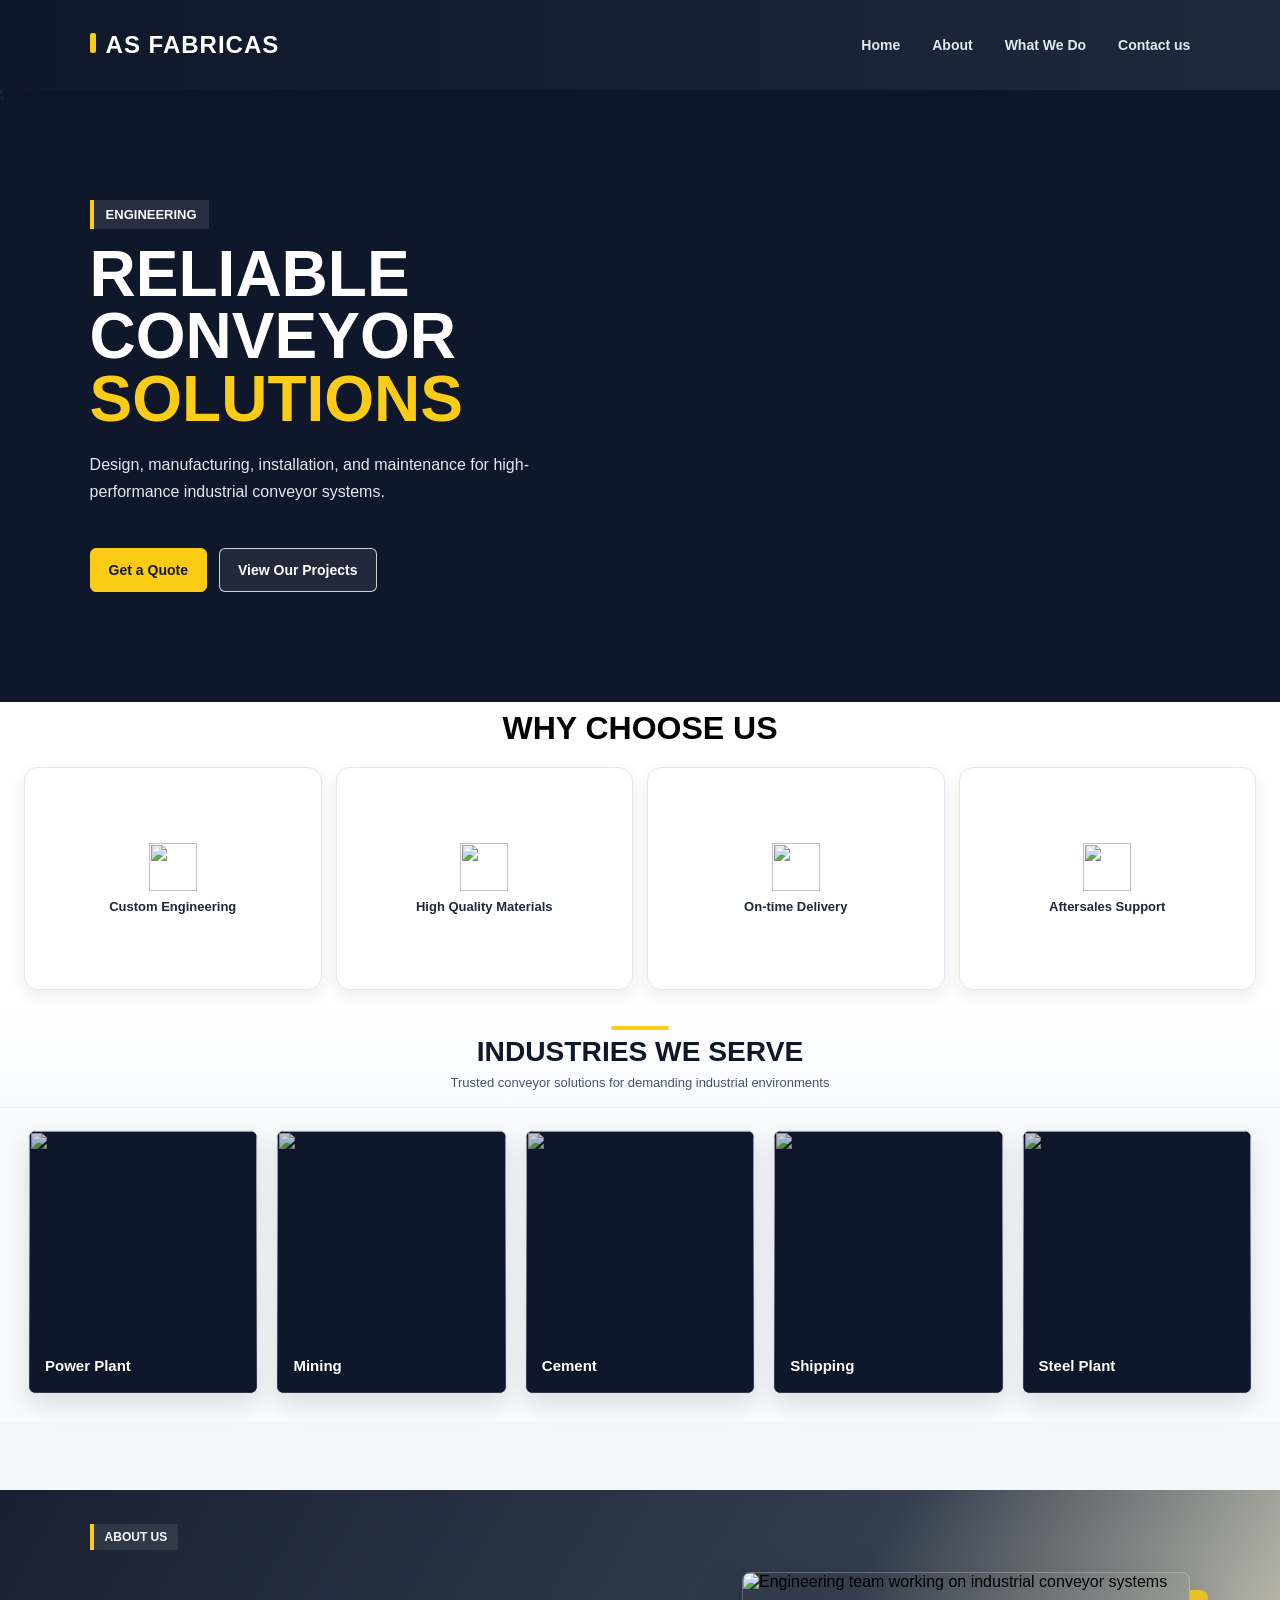
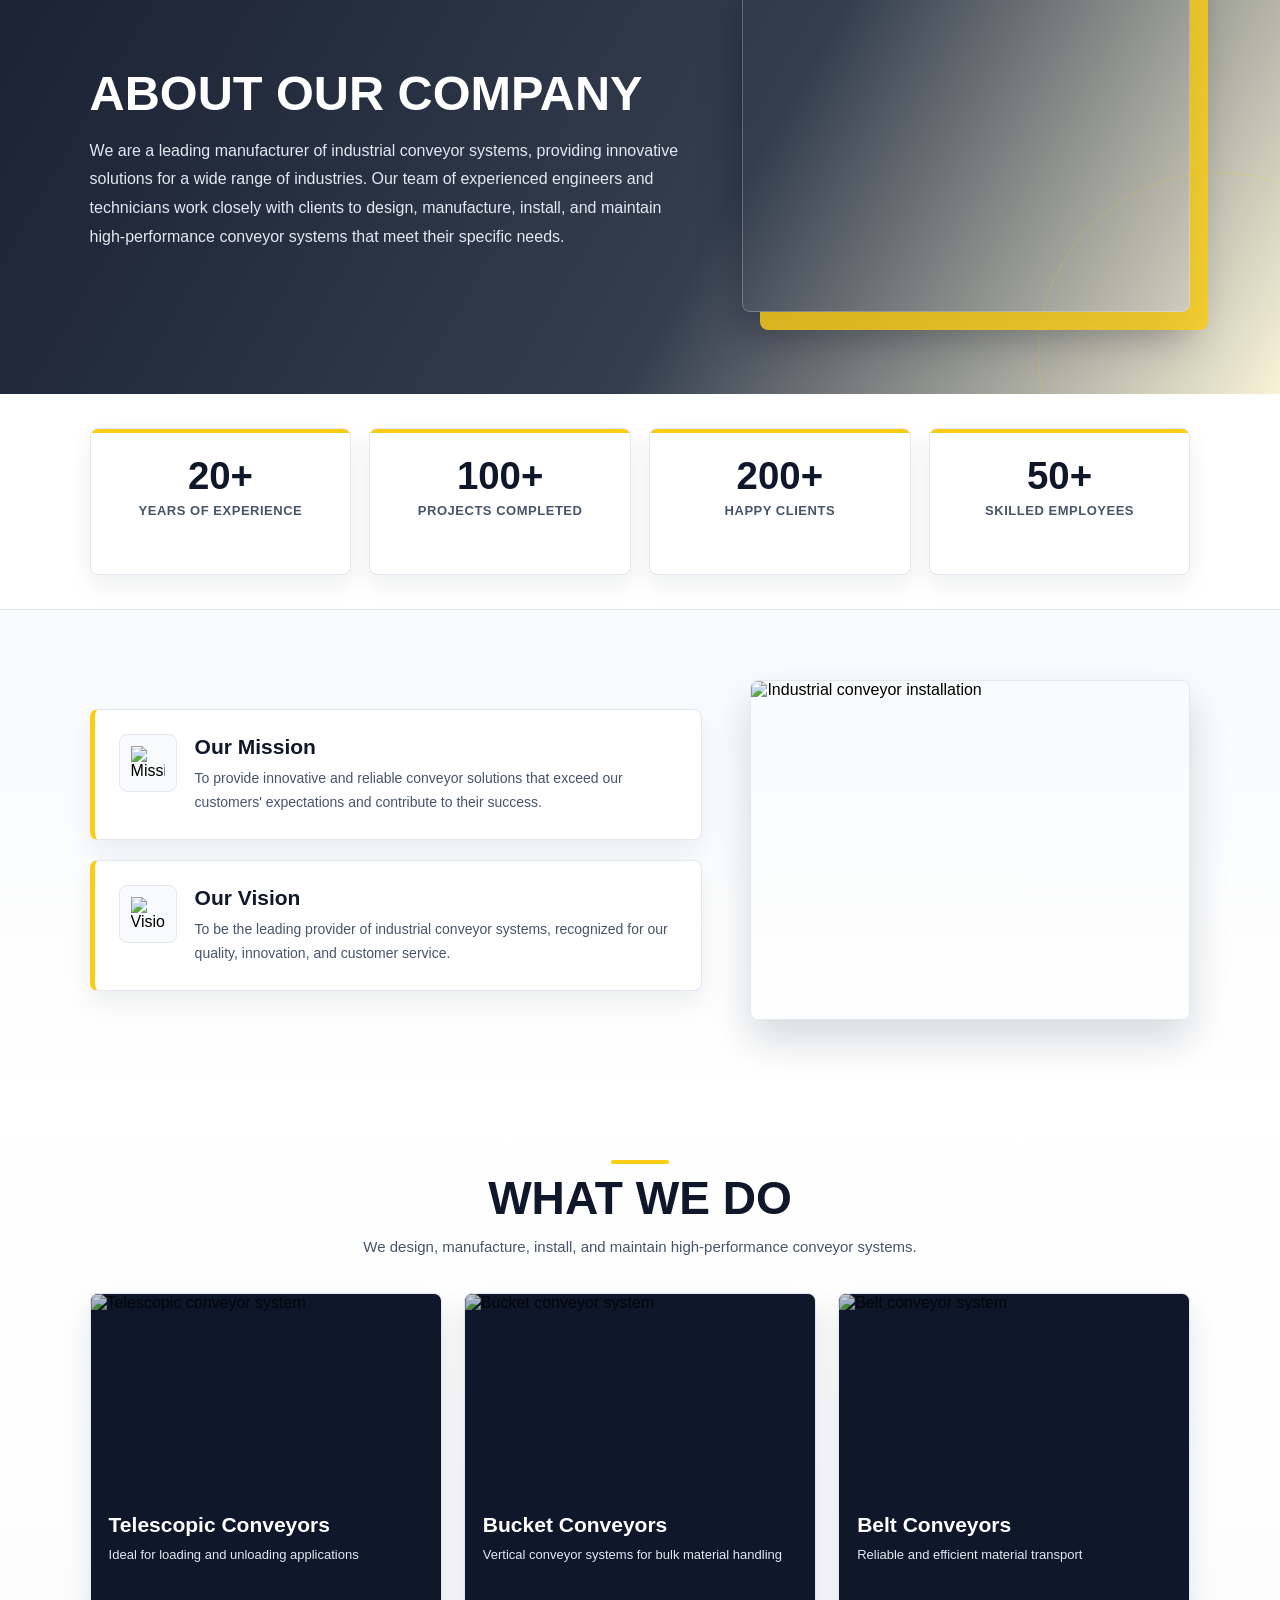
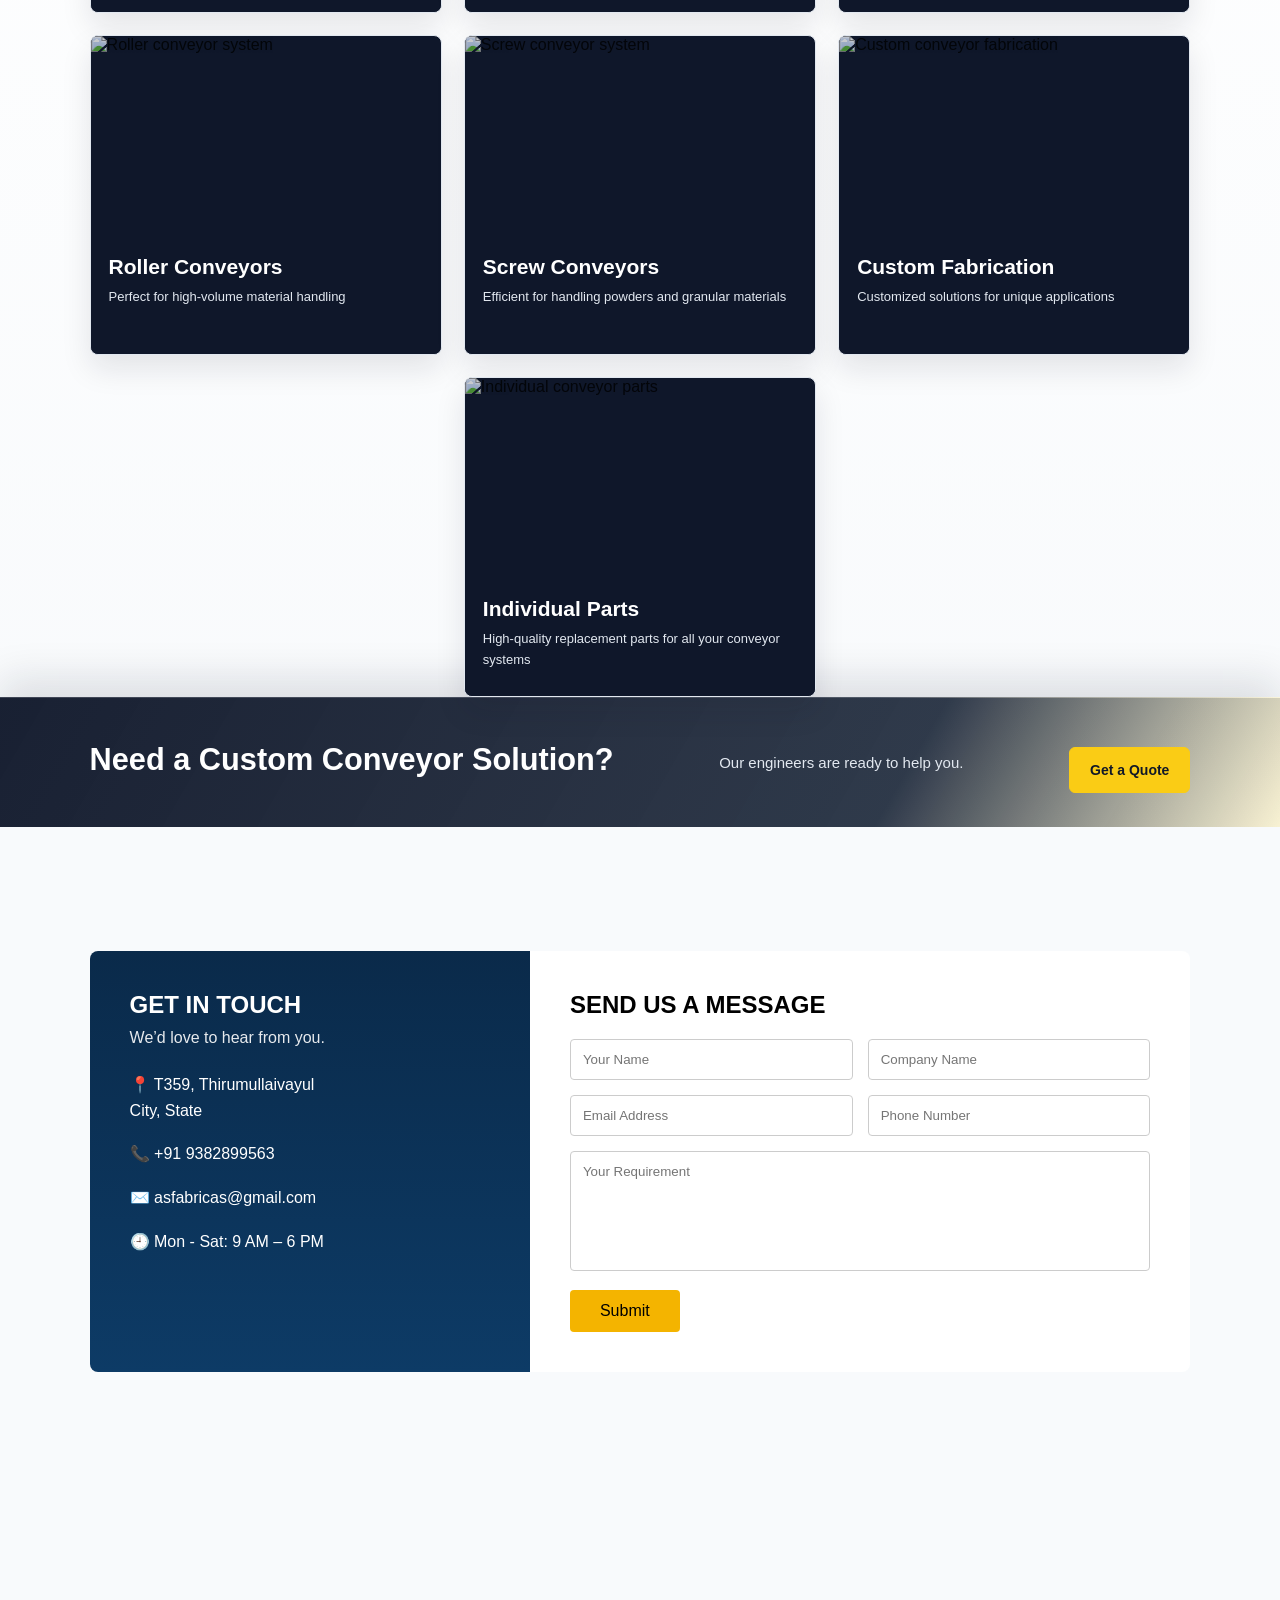
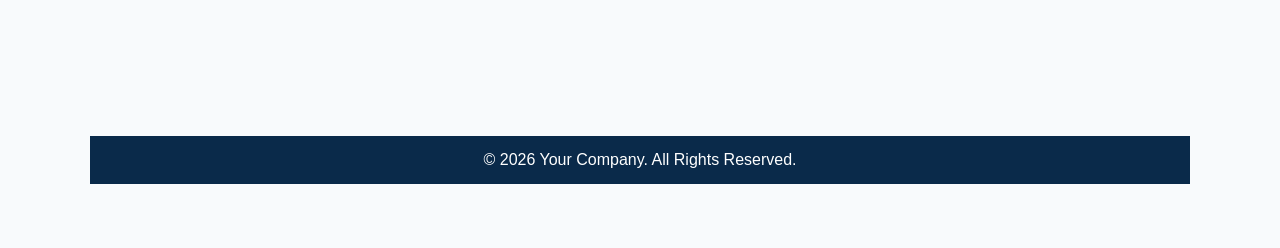
==== asfabricas.html @ dbcba8d8 "Add files via upload" ====
<!DOCTYPE html>
<html lang="en">
<head>
    <meta charset="UTF-8">
    <meta name="viewport" content="width=device-width, initial-scale=1.0">
    <title>asfabricas</title>
    <link rel="stylesheet" href="asfabricas.css">
    
    <script>
        function scrollToSection(sectionId) {
            const element = document.getElementById(sectionId);
            if (element) {
                element.scrollIntoView({ behavior: 'smooth', block: 'start' });
            }
        }
    </script>
</head>
<body>
    <div class="header">
        <div class="name">AS FABRICAS</div>
        <div class="nav-links">
            <div class="nav-item" onclick="scrollToSection('home')">Home</div>
            <div class="nav-item" onclick="scrollToSection('about')">About</div>
            <div class="nav-item" onclick="scrollToSection('whatwedo')">What We Do</div>
            <div class="nav-item" onclick="scrollToSection('contact')">Contact us</div>
        </div> 
    </div>


    <div class="page1" id="home">
        <div class="box11">
            <img class="sub11" src="images/ChatGPT Image Jun 20, 2026, 10_29_32 PM.png" alt="Industrial conveyor system">
            <div class="sub-heading">
                <p class="hero-eyebrow">Engineering</p>
                <h1>Reliable Conveyor <span>Solutions</span></h1>
                <p class="hero-copy">Design, manufacturing, installation, and maintenance for high-performance industrial conveyor systems.</p>
                <div class="hero-actions">
                    <button class="primary-btn" onclick="scrollToSection('contact')">Get a Quote</button>
                    <button class="secondary-btn" onclick="scrollToSection('whatwedo')">View Our Projects</button>
                </div>
            </div>

        </div>
        <div class="box12">
            <div class="sub12">
                <h1 >WHY CHOOSE US</h1>
            </div>

            <div class="sub13">
                <div class="feature-card">
                    <img src="images/gear.png" alt="">
                    <p>Custom Engineering</p>
                </div>

                <div class="feature-card">
                    <img src="images/shield.png" alt="">
                    <p>High Quality Materials</p>
                </div>

                <div class="feature-card">
                    <img src="images/truck.png" alt="">
                    <p>On-time Delivery</p>
                </div>

                <div class="feature-card">
                    <img src="images/headphone.png" alt="">
                    <p>Aftersales Support</p>
                </div>
            </div>
            
        </div>
        <div class="box13">
            <div class="sub113">
                <h2>INDUSTRIES WE SERVE</h2>
            </div>

    

            <div class="sub14">
                <div class="feature-card2">
                    <img src="images/powerplant.png" alt="">
                    <p>Power Plant</p>
                </div>

                <div class="feature-card2">
                    <img src="images/ChatGPT Image Jul 1, 2026, 07_15_13 PM.png" alt="">
                    <p> Mining </p>
                </div>

                <div class="feature-card2">
                    <img src="images/cement.png" alt="">
                    <p>Cement</p>
                </div>

                <div class="feature-card2">
                    <img src="images/shipping.png" alt="">
                    <p>Shipping</p>
                </div>
                
                <div class="feature-card2">
                    <img src="images/stealplant.png" alt="">
                    <p>Steel Plant</p>
                </div>
            </div>

        </div>
    </div>
    <div class="page2" id="about">
        <div class="box21">
            <div class="sub21">
                <h1>
                    ABOUT OUR COMPANY
                </h1>

                <h4>
                    We are a leading manufacturer of industrial conveyor systems, providing innovative solutions for a wide range of industries. Our team of experienced engineers and technicians work closely with clients to design, manufacture, install, and maintain high-performance conveyor systems that meet their specific needs.
                </h4>
            </div>
            <img src="images/ChatGPT Image Jun 20, 2026, 10_30_22 PM.png" alt="Engineering team working on industrial conveyor systems">
        </div>

        <div class="box22">
            <div>
                <h1>20+</h1>
                <h6>Years of Experience</h6>
            </div>
            <div>
                <h1>100+</h1>
                <h6>Projects Completed</h6>
            </div>
            <div>
                <h1>200+</h1>
                <h6>Happy Clients</h6>
            </div>
            <div>
                <h1>50+</h1>
                <h6>Skilled employees</h6>
            </div>
        </div>

        <div class="box23">
            <div >
                <div>
                    <div><img src="images/bullseye.png" alt="Mission icon"></div>
                    <div>
                        <h4>Our Mission</h4>
                        <h6>To provide innovative and reliable conveyor solutions that exceed our customers' expectations and contribute to their success.</h6>
                    </div>
                </div>
                <div>
                    <div><img src="images/eys.png" alt="Vision icon"></div>
                    <div>
                        <h4>Our Vision</h4>
                        <h6>To be the leading provider of industrial conveyor systems, recognized for our quality, innovation, and customer service.</h6>
                    </div>
                </div>
            </div>
            <img src="images/ChatGPT Image Jun 20, 2026, 10_29_32 PM.png" alt="Industrial conveyor installation">
        </div>

        
    </div>
    
    <div class="page3" id="whatwedo">
        <div class="box31">
            <h1>WHAT WE DO</h1>
            <h5>We design, manufacture, install, and maintain high-performance conveyor systems.</h5>
        </div>
        <div class="box32">
            <div>
                <img src="what we do (1).png" alt="Telescopic conveyor system">
                <h3>Telescopic Conveyors</h3>
                <h6>Ideal for loading and unloading applications</h6>
            </div>

            <div>
                <img src="images/what we do (2).png" alt="Bucket conveyor system">
                <h3>Bucket Conveyors</h3>
                <h6>Vertical conveyor systems for bulk material handling</h6>
            </div>

            <div>
                <img src="images/what we do (6).png" alt="Belt conveyor system">
                <h3>Belt Conveyors</h3>
                <h6>Reliable and efficient material transport</h6>
            </div>

            <div>
                <img src="images/what we do (4).png" alt="Roller conveyor system">
                <h3>Roller Conveyors</h3>
                <h6>Perfect for high-volume material handling</h6>
            </div>

            <div>
                <img src="images/what we do (5).png" alt="Screw conveyor system">
                <h3>Screw Conveyors</h3>
                <h6>Efficient for handling powders and granular materials</h6>
            </div>

            <div>
                <img src="images/what we do (3).png" alt="Custom conveyor fabrication">
                <h3>Custom Fabrication</h3>
                <h6>Customized solutions for unique applications</h6>
            </div>

            <div>
                <img src="images/ChatGPT Image Jul 2, 2026, 11_25_52 AM.png" alt="Individual conveyor parts">
                <h3>Individual Parts</h3>
                <h6>High-quality replacement parts for all your conveyor systems</h6>
            </div>


        </div>

        <div class="box33">
            
            <h3>Need a Custom Conveyor Solution?</h3>
            <p>Our engineers are ready to help you.</p>
            <button>Get a Quote</button>
        </div>
            
    </div>
    
    <div class="page4" id="contact">
        


        <section class="contact-wrapper">

        <!-- LEFT INFO PANEL -->
        <div class="contact-info">
            <h2>GET IN TOUCH</h2>
            <p>We’d love to hear from you.</p>

            <ul>
            <li>📍 T359, Thirumullaivayul <br>City, State</li>
            <li>📞 +91 9382899563</li>
            <li>✉️ asfabricas@gmail.com</li>
            <li>🕘 Mon - Sat: 9 AM – 6 PM</li>
            </ul>
        </div>

        <!-- RIGHT FORM -->
        <div class="contact-form">
            <h2>SEND US A MESSAGE</h2>

            <form>
            <div class="row">
                <input type="text" placeholder="Your Name" required>
                <input type="text" placeholder="Company Name">
            </div>

            <div class="row">
                <input type="email" placeholder="Email Address" required>
                <input type="tel" placeholder="Phone Number">
            </div>

            <textarea placeholder="Your Requirement"></textarea>

            <button type="submit">Submit</button>
            </form>
        </div>

        </section>

        <!-- MAP -->
        <div class="map">
        <iframe 
            src="https://www.google.com/maps?q=India&output=embed">
        </iframe>
        </div>

        <!-- FOOTER -->
        <footer>
        <p>© 2026 Your Company. All Rights Reserved.</p>
        </footer>
    </div>
    
</body>
</html>
---- asfabricas.css ----
body{
    margin: 0;
    padding: 0;
    overflow-x: hidden;
}
.header{
    position: fixed;
    top: 0;
    left: 0;
    right: 0;
    height: 10vh;
    background: linear-gradient(90deg, #0f172a 0%, #1e293b 100%);
    display: flex;
    justify-content: space-between;
    align-items: center;
    padding: 0 7vw;
    box-sizing: border-box;
    box-shadow: 0 12px 24px rgba(15, 23, 42, 0.18);
    z-index: 100;
}

.header .name{
    font-family: Arial, Helvetica, sans-serif;
    font-size: clamp(18px, 2.2vw, 24px);
    font-weight: 800;
    color: #ffffff;
    letter-spacing: 1px;
    text-transform: uppercase;
}

.header .name::before{
    content: "";
    display: inline-block;
    width: 6px;
    height: 20px;
    background: #facc15;
    margin-right: 10px;
    border-radius: 2px;
}

.header > div:last-child{
    display: flex;
    gap: 32px;
    align-items: center;
}

.header .nav-item{
    font-family: Arial, Helvetica, sans-serif;
    font-size: 14px;
    font-weight: 600;
    color: #e2e8f0;
    cursor: pointer;
    position: relative;
    transition: color 0.2s ease;
}

.header .nav-item::after{
    content: "";
    position: absolute;
    bottom: -6px;
    left: 0;
    width: 0;
    height: 2px;
    background: #facc15;
    transition: width 0.3s ease;
}

.header .nav-item:hover{
    color: #facc15;
}

.header .nav-item:hover::after{
    width: 100%;
}


@media (max-width: 900px){
    .header{
        padding: 0 24px;
    }
    
    .header > div:last-child{
        gap: 20px;
    }
    
    .header > div:last-child > div{
        font-size: 13px;
    }
}

@media (max-width: 560px){
    .header{
        padding: 0 18px;
        height: 12vh;
    }
    
    .header .name{
        font-size: 16px;
    }
    
    .header > div:last-child{
        gap: 12px;
        flex-wrap: wrap;
    }
    
    .header > div:last-child > div{
        font-size: 12px;
    }
}
.page1{
    position: relative;
    
    height: 150vh;
    width: 100vw;
    margin-top: 10vh; 
}
.box11{
    position: relative;
    top: 0;
    right: 0;
    left: 0;
    min-height: 68vh;
    background-color: #0f172a;
    overflow: hidden;
    display: flex;
    align-items: center;
    padding: 0 7vw;
    box-sizing: border-box;
}
.box11::after{
    content: "";
    position: absolute;
    inset: 0;
    background:
        linear-gradient(90deg, rgba(15, 23, 42, 0.92) 0%, rgba(15, 23, 42, 0.68) 42%, rgba(15, 23, 42, 0.2) 100%),
        linear-gradient(180deg, rgba(15, 23, 42, 0.12) 0%, rgba(15, 23, 42, 0.55) 100%);
    z-index: 1;
}
.sub11{
    position: absolute;
    inset: 0;
    width: 100%;
    height: 100%;
    object-fit: cover;
    object-position: center;
    transform: scale(1.02);
}
.sub-heading{
    position: relative;
    z-index: 2;
    max-width: 620px;
    width: min(620px, 100%);
    background-color: transparent;
    font-family: Arial, Helvetica, sans-serif;
}
.hero-eyebrow{
    display: inline-flex;
    align-items: center;
    margin: 0 0 14px;
    padding: 8px 12px;
    border-left: 4px solid #facc15;
    background: rgba(255, 255, 255, 0.1);
    color: #f8fafc;
    font-size: 13px;
    font-weight: 700;
    line-height: 1;
    text-transform: uppercase;
}
.sub-heading h1{
    margin: 0;
    color: #ffffff;
    font-size: clamp(38px, 5vw, 72px);
    line-height: 0.98;
    letter-spacing: 0;
    font-weight: 800;
    text-transform: uppercase;
}
.sub-heading h1 span{
    display: block;
    color: #facc15;
}
.hero-copy{
    max-width: 520px;
    margin: 20px 0 0;
    color: #e2e8f0;
    font-size: 16px;
    line-height: 1.7;
    font-weight: 500;
}
.hero-actions{
    display: flex;
    flex-wrap: wrap;
    gap: 12px;
    margin-top: 28px;
}
.hero-actions button{
    min-height: 44px;
    border-radius: 6px;
    padding: 0 18px;
    font-family: Arial, Helvetica, sans-serif;
    font-size: 14px;
    font-weight: 700;
    cursor: pointer;
    transition: transform 0.2s ease, background-color 0.2s ease, border-color 0.2s ease;
}
.hero-actions button:hover{
    transform: translateY(-2px);
}
.primary-btn{
    border: 1px solid #facc15;
    background-color: #facc15;
    color: #111827;
}
.primary-btn:hover{
    background-color: #fde047;
}
.secondary-btn{
    border: 1px solid rgba(255, 255, 255, 0.78);
    background-color: rgba(255, 255, 255, 0.08);
    color: #ffffff;
}
.secondary-btn:hover{
    border-color: #ffffff;
    background-color: rgba(255, 255, 255, 0.16);
}
.box12{
    position: relative;
    height: 34vh;
    background-color: white;
    
    display: flex;
    flex-direction: column;
    
}
.sub12{
    display: flex;
    align-items: center;
    justify-content: center;
    background-color: white;
    font-family: Arial, Helvetica, sans-serif;
    color: black;
    font-weight: bolder;
    padding: 8px 0;
    min-height: 44px;
    z-index: 10;
}
.sub13{
    display: grid;
    grid-template-columns: repeat(4, minmax(0, 1fr));
    gap: 14px;
    padding: 12px 24px 18px;
    background-color: white;
    flex: 1;
}
.sub13 .feature-card{
    display: flex;
    flex-direction: column;
    align-items: center;
    justify-content: center;
    text-align: center;
    background: #ffffff;
    border: 1px solid #e2e8f0;
    border-radius: 14px;
    padding: 12px 10px;
    min-height: 120px;
    box-shadow: 0 6px 16px rgba(15, 23, 42, 0.08);
    transition: transform 0.2s ease, box-shadow 0.2s ease;
}
.sub13 .feature-card:hover{
    transform: translateY(-4px);
    box-shadow: 0 12px 28px rgba(15, 23, 42, 0.12);
}
.sub13 .feature-card img{
    height: 48px;
    width: 48px;
    object-fit: contain;
    margin-bottom: 8px;
}
.sub13 .feature-card p{
    margin: 0;
    font-family: Arial, Helvetica, sans-serif;
    font-size: 13px;
    font-weight: 600;
    color: #1e293b;
}



.box13{
    
    position: relative;
    min-height: 46vh;
    background-color: white;
    
    display: flex;
    flex-direction: column;
}
.sub113{
    display: flex;
    flex-direction: column;
    align-items: center;
    justify-content: center;
    gap: 6px;
    position: relative;
    background: linear-gradient(180deg, #ffffff 0%, #f8fafc 100%);
    font-family: Arial, Helvetica, sans-serif;
    color: #0f172a;
    font-weight: 700;
    padding: 18px 16px 14px;
    min-height: 72px;
    border-bottom: 1px solid #e2e8f0;
    z-index: 10;
}
.sub113::before{
    content: "";
    width: 58px;
    height: 4px;
    border-radius: 999px;
    background: #facc15;
}
.sub113 h2{
    margin: 0;
    font-size: clamp(20px, 2.2vw, 30px);
    line-height: 1.15;
    letter-spacing: 0;
    text-align: center;
}
.sub113::after{
    content: "Trusted conveyor solutions for demanding industrial environments";
    color: #475569;
    font-size: 13px;
    font-weight: 500;
    line-height: 1.4;
    text-align: center;
}
.sub13{
    display: grid;
    grid-template-columns: repeat(4, minmax(0, 1fr));
    gap: 14px;
    padding: 12px 24px 18px;
    background-color: white;
    flex: 1;
}
.sub14{
    display: grid;
    grid-template-columns: repeat(5, minmax(0, 1fr));
    gap: 18px;
    padding: 22px 28px 28px;
    background: #f8fafc;
    flex: 1;
}
.sub14 .feature-card2{
    display: flex;
    flex-direction: column;
    justify-content: flex-end;
    min-height: 180px;
    position: relative;
    overflow: hidden;
    border-radius: 8px;
    border: 1px solid #e2e8f0;
    background: #0f172a;
    box-shadow: 0 10px 24px rgba(15, 23, 42, 0.12);
    transition: transform 0.2s ease, box-shadow 0.2s ease;
}
.sub14 .feature-card2:hover{
    transform: translateY(-5px);
    box-shadow: 0 18px 34px rgba(15, 23, 42, 0.18);
}
.sub14 .feature-card2 img{
    position: absolute;
    inset: 0;
    width: 100%;
    height: 100%;
    object-fit: cover;
    opacity: 0.82;
    transition: transform 0.25s ease, opacity 0.25s ease;
}
.sub14 .feature-card2:hover img{
    transform: scale(1.04);
    opacity: 0.9;
}
.sub14 .feature-card2::after{
    content: "";
    position: absolute;
    inset: 0;
    background: linear-gradient(180deg, rgba(15, 23, 42, 0.04) 20%, rgba(15, 23, 42, 0.78) 100%);
}
.sub14 .feature-card2 p{
    position: relative;
    z-index: 1;
    margin: 0;
    padding: 18px 16px;
    color: #ffffff;
    font-family: Arial, Helvetica, sans-serif;
    font-size: 15px;
    font-weight: 700;
    line-height: 1.2;
    text-align: left;
}
@media (max-width: 900px){
    .box11{
        min-height: 62vh;
        padding: 0 24px;
    }
    .sub14{
        grid-template-columns: repeat(2, minmax(0, 1fr));
    }
}
@media (max-width: 560px){
    .box11{
        min-height: 70vh;
        padding: 0 18px;
    }
    .hero-actions{
        flex-direction: column;
    }
    .hero-actions button{
        width: 100%;
    }
    .sub14{
        grid-template-columns: 1fr;
        padding: 18px;
    }
}


.page2{
    position: relative;
    background: #f8fafc;
    min-height: 130vh;
    width: 100vw;
    margin-top: 50px; 
    overflow: hidden;
}
.box21{
    position: relative;
    top: 0;
    right: 0;
    left: 0;
    min-height: 56vh;
    background:
        linear-gradient(120deg, rgba(15, 23, 42, 0.96) 0%, rgba(30, 41, 59, 0.9) 58%, rgba(250, 204, 21, 0.16) 100%);
    overflow: hidden;
    display: flex;
    align-items: center;
    justify-content: space-between;
    gap: 48px;
    padding: 64px 7vw;
    box-sizing: border-box;
}
.box21::before{
    content: "About Us";
    position: absolute;
    top: 34px;
    left: 7vw;
    padding: 7px 11px;
    border-left: 4px solid #facc15;
    background: rgba(255, 255, 255, 0.09);
    color: #f8fafc;
    font-family: Arial, Helvetica, sans-serif;
    font-size: 12px;
    font-weight: 700;
    line-height: 1;
    text-transform: uppercase;
}
.box21::after{
    content: "";
    position: absolute;
    right: -120px;
    bottom: -140px;
    width: 360px;
    height: 360px;
    border: 1px solid rgba(250, 204, 21, 0.24);
    border-radius: 50%;
}
.sub21{
    position: relative;
    width: min(620px, 100%);
    color: #f8fafc;
    font-family: Arial, Helvetica, sans-serif;
    z-index: 2;
    padding-top: 36px;
}
.sub21 h1{
    margin: 0 0 18px;
    font-size: clamp(32px, 3.8vw, 52px);
    line-height: 1.04;
    font-weight: 800;
    text-transform: uppercase;
    color: #ffffff;
    letter-spacing: 0;
}
.sub21 h4{
    margin: 0;
    font-size: 16px;
    line-height: 1.8;
    font-weight: 500;
    color: #e2e8f0;
    max-width: 590px;
}
.box21 img{
    position: relative;
    z-index: 2;
    width: min(460px, 40vw);
    height: 340px;
    object-fit: cover;
    border-radius: 8px;
    border: 1px solid rgba(255, 255, 255, 0.24);
    box-shadow: 18px 18px 0 rgba(250, 204, 21, 0.82), 0 22px 42px rgba(2, 6, 23, 0.34);
}
.box22{
    position: relative;
    right: 0;
    left: 0;
    min-height: 24vh;
    background: #ffffff;
    display: grid;
    grid-template-columns: repeat(4, minmax(0, 1fr));
    gap: 18px;
    padding: 34px 7vw;
    box-sizing: border-box;
    border-bottom: 1px solid #e2e8f0;
}
.box22 > div{
    position: relative;
    overflow: hidden;
    background: #ffffff;
    border: 1px solid #e2e8f0;
    border-radius: 8px;
    padding: 28px 18px 24px;
    text-align: center;
    box-shadow: 0 10px 24px rgba(15, 23, 42, 0.07);
    transition: transform 0.2s ease, box-shadow 0.2s ease;
}
.box22 > div::before{
    content: "";
    position: absolute;
    top: 0;
    left: 0;
    right: 0;
    height: 4px;
    background: #facc15;
}
.box22 > div:hover{
    transform: translateY(-4px);
    box-shadow: 0 16px 30px rgba(15, 23, 42, 0.11);
}
.box22 h1{
    margin: 0 0 8px;
    font-size: clamp(32px, 3vw, 46px);
    line-height: 1;
    font-weight: 800;
    color: #0f172a;
}
.box22 h6{
    margin: 0;
    font-size: 13px;
    font-weight: 600;
    color: #475569;
    text-transform: uppercase;
    letter-spacing: 0.04em;
}
.box23{
    position: relative;
    right: 0;
    left: 0;
    min-height: 54vh;
    background: linear-gradient(180deg, #f8fafc 0%, #ffffff 100%);
    display: flex;
    justify-content: space-between;
    align-items: center;
    gap: 48px;
    padding: 58px 7vw 64px;
    box-sizing: border-box;
}
.box23 > div{
    flex: 1;
    display: flex;
    flex-direction: column;
    gap: 20px;
}
.box23 > div > div{
    display: flex;
    gap: 18px;
    align-items: flex-start;
    background: #ffffff;
    border: 1px solid #e2e8f0;
    border-radius: 8px;
    padding: 24px 24px;
    box-shadow: 0 12px 28px rgba(15, 23, 42, 0.07);
    border-left: 5px solid #facc15;
    transition: transform 0.2s ease, box-shadow 0.2s ease;
}
.box23 > div > div:hover{
    transform: translateY(-4px);
    box-shadow: 0 18px 34px rgba(15, 23, 42, 0.11);
}
.box23 > div > div > div:first-child{
    flex: 0 0 58px;
    width: 58px;
    height: 58px;
    display: flex;
    align-items: center;
    justify-content: center;
    border-radius: 8px;
    background: #f8fafc;
    border: 1px solid #e2e8f0;
}
.box23 > div > div img{
    width: 34px;
    height: 34px;
    object-fit: contain;
}
.box23 h4{
    margin: 0 0 8px;
    color: #0f172a;
    font-size: 21px;
    line-height: 1.2;
    font-weight: 800;
}
.box23 h6{
    margin: 0;
    color: #475569;
    font-size: 14px;
    line-height: 1.7;
    font-weight: 500;
}
.box23 > img{
    width: min(440px, 40vw);
    height: 340px;
    object-fit: cover;
    border-radius: 8px;
    border: 1px solid #e2e8f0;
    box-shadow: 0 20px 40px rgba(15, 23, 42, 0.16);
}

@media (max-width: 900px){
    .box21,
    .box23{
        flex-direction: column;
        align-items: flex-start;
        gap: 32px;
    }
    .box21 img,
    .box23 > img{
        width: 100%;
        max-width: 100%;
        height: 260px;
    }
    .box21 img{
        box-shadow: 10px 10px 0 rgba(250, 204, 21, 0.82), 0 18px 34px rgba(2, 6, 23, 0.28);
    }
    .box22{
        grid-template-columns: repeat(2, minmax(0, 1fr));
    }
}

@media (max-width: 560px){
    .box22{
        grid-template-columns: 1fr;
    }
    .box21,
    .box23,
    .box22{
        padding-left: 18px;
        padding-right: 18px;
    }
    .box21{
        padding-top: 58px;
    }
    .box21::before{
        left: 18px;
        top: 24px;
    }
    .box21 img{
        box-shadow: 0 14px 28px rgba(2, 6, 23, 0.26);
    }
    .box23 > div > div{
        flex-direction: column;
    }
}



.page3{
    position: relative;
    background: linear-gradient(180deg, #ffffff 0%, #f8fafc 100%);
    min-height: 100vh;
    width: 100vw;
    margin-top: 0; 
    overflow: hidden;
    padding: 64px 7vw;
    box-sizing: border-box;
    display: flex;
    flex-direction: column;
}
.box31{
    display: flex;
    flex-direction: column;
    align-items: center;
    justify-content: center;
    gap: 10px;
    max-width: 760px;
    margin: 0 auto 34px;
    text-align: center;
    font-family: Arial, Helvetica, sans-serif;
}
.box31::before{
    content: "";
    width: 58px;
    height: 4px;
    border-radius: 999px;
    background: #facc15;
}
.box31 h1{
    margin: 0;
    color: #0f172a;
    font-size: clamp(30px, 3.6vw, 48px);
    line-height: 1.08;
    font-weight: 800;
    letter-spacing: 0;
    text-transform: uppercase;
}
.box31 h5{
    margin: 0;
    max-width: 620px;
    color: #475569;
    font-size: 15px;
    line-height: 1.7;
    font-weight: 500;
}
.box32{
    display: grid;
    grid-template-columns: repeat(3, minmax(0, 1fr));
    gap: 22px;
}
.box32 > div{
    position: relative;
    overflow: hidden;
    min-height: 320px;
    border-radius: 8px;
    border: 1px solid #e2e8f0;
    background: #0f172a;
    box-shadow: 0 14px 30px rgba(15, 23, 42, 0.1);
    transition: transform 0.2s ease, box-shadow 0.2s ease;
}
.box32 > div:last-child{
    grid-column: 2;
}
.box32 > div:hover{
    transform: translateY(-5px);
    box-shadow: 0 20px 40px rgba(15, 23, 42, 0.16);
}
.box32 img{
    position: absolute;
    inset: 0;
    width: 100%;
    height: 100%;
    object-fit: cover;
    opacity: 0.82;
    transition: transform 0.25s ease, opacity 0.25s ease;
}
.box32 > div:hover img{
    transform: scale(1.04);
    opacity: 0.9;
}
.box32 > div::after{
    content: "";
    position: absolute;
    inset: 0;
    background: linear-gradient(180deg, rgba(15, 23, 42, 0.06) 10%, rgba(15, 23, 42, 0.86) 100%);
}
.box32 h3,
.box32 h6{
    position: relative;
    z-index: 1;
    font-family: Arial, Helvetica, sans-serif;
}
.box32 h3{
    margin: 218px 18px 8px;
    color: #ffffff;
    font-size: 21px;
    line-height: 1.2;
    font-weight: 800;
}
.box32 h6{
    margin: 0 18px 20px;
    color: #e2e8f0;
    font-size: 13px;
    line-height: 1.55;
    font-weight: 500;
}
.box33{
    margin: auto -7vw -64px;
    display: flex;
    align-items: center;
    justify-content: space-between;
    gap: 24px;
    padding: 34px 7vw;
    border-radius: 0;
    background:
        linear-gradient(120deg, rgba(15, 23, 42, 0.96) 0%, rgba(30, 41, 59, 0.92) 70%, rgba(250, 204, 21, 0.18) 100%);
    border-top: 1px solid rgba(255, 255, 255, 0.16);
    box-shadow: 0 -18px 38px rgba(15, 23, 42, 0.12);
    font-family: Arial, Helvetica, sans-serif;
}
.box33 h3{
    margin: 0 0 6px;
    color: #ffffff;
    font-size: clamp(22px, 2.4vw, 34px);
    line-height: 1.15;
    font-weight: 800;
}
.box33 p{
    margin: 0;
    color: #e2e8f0;
    font-size: 15px;
    line-height: 1.5;
    font-weight: 500;
}
.box33 button{
    flex: 0 0 auto;
    min-height: 46px;
    border: 1px solid #facc15;
    border-radius: 6px;
    padding: 0 20px;
    background: #facc15;
    color: #111827;
    font-family: Arial, Helvetica, sans-serif;
    font-size: 14px;
    font-weight: 800;
    cursor: pointer;
    transition: transform 0.2s ease, background-color 0.2s ease;
}
.box33 button:hover{
    transform: translateY(-2px);
    background: #fde047;
}
@media (max-width: 900px){
    .page3{
        padding: 52px 24px;
    }
    .box32{
        grid-template-columns: repeat(2, minmax(0, 1fr));
    }
    .box32 > div:last-child{
        grid-column: 1 / -1;
    }
    .box33{
        align-items: flex-start;
        flex-direction: column;
        margin: auto -24px -52px;
        padding: 28px 24px;
    }
}
@media (max-width: 560px){
    .page3{
        padding: 44px 18px;
    }
    .box32{
        grid-template-columns: 1fr;
    }
    .box32 > div:last-child{
        grid-column: auto;
    }
    .box32 > div{
        min-height: 280px;
    }
    .box32 h3{
        margin-top: 180px;
    }
    .box33{
        margin: auto -18px -44px;
        padding: 24px 18px;
    }
    .box33 button{
        width: 100%;
    }
}



.page4{
    position: relative;
    background: #f8fafc;
    min-height: 100vh;
    width: 100vw;
    margin-top: 0; 
    overflow: hidden;
    padding: 64px 7vw;
    box-sizing: border-box;
}




* {
  margin: 0;
  padding: 0;
  box-sizing: border-box;
  font-family: "Segoe UI", sans-serif;
}

body {
  background: #f4f6f9;
}

/* MAIN WRAPPER */
.contact-wrapper {
  display: flex;
  max-width: 1200px;
  margin: 60px auto;
  background: white;
  border-radius: 8px;
  overflow: hidden;
}

/* LEFT PANEL */
.contact-info {
  width: 40%;
  background: linear-gradient(180deg, #0a2a4a, #0d3b66);
  color: white;
  padding: 40px;
}

.contact-info h2 {
  margin-bottom: 10px;
}

.contact-info p {
  margin-bottom: 25px;
  opacity: 0.9;
}

.contact-info ul {
  list-style: none;
}

.contact-info li {
  margin-bottom: 18px;
  line-height: 1.6;
}

/* RIGHT PANEL */
.contact-form {
  width: 60%;
  padding: 40px;
}

.contact-form h2 {
  margin-bottom: 20px;
}

form .row {
  display: flex;
  gap: 15px;
  margin-bottom: 15px;
}

form input,
form textarea {
  width: 100%;
  padding: 12px;
  border: 1px solid #ccc;
  border-radius: 4px;
}

textarea {
  height: 120px;
  resize: none;
}

button {
  margin-top: 15px;
  background: #f4b400;
  border: none;
  padding: 12px 30px;
  font-size: 16px;
  cursor: pointer;
  border-radius: 4px;
}

button:hover {
  background: #e0a800;
}

/* MAP */
.map iframe {
  width: 100%;
  height: 300px;
  border: none;
}

/* FOOTER */
footer {
  background: #0a2a4a;
  color: white;
  text-align: center;
  padding: 15px;
}

/* RESPONSIVE */
@media (max-width: 900px) {
  .contact-wrapper {
    flex-direction: column;
  }

  .contact-info,
  .contact-form {
    width: 100%;
  }

  form .row {
    flex-direction: column;
  }
}
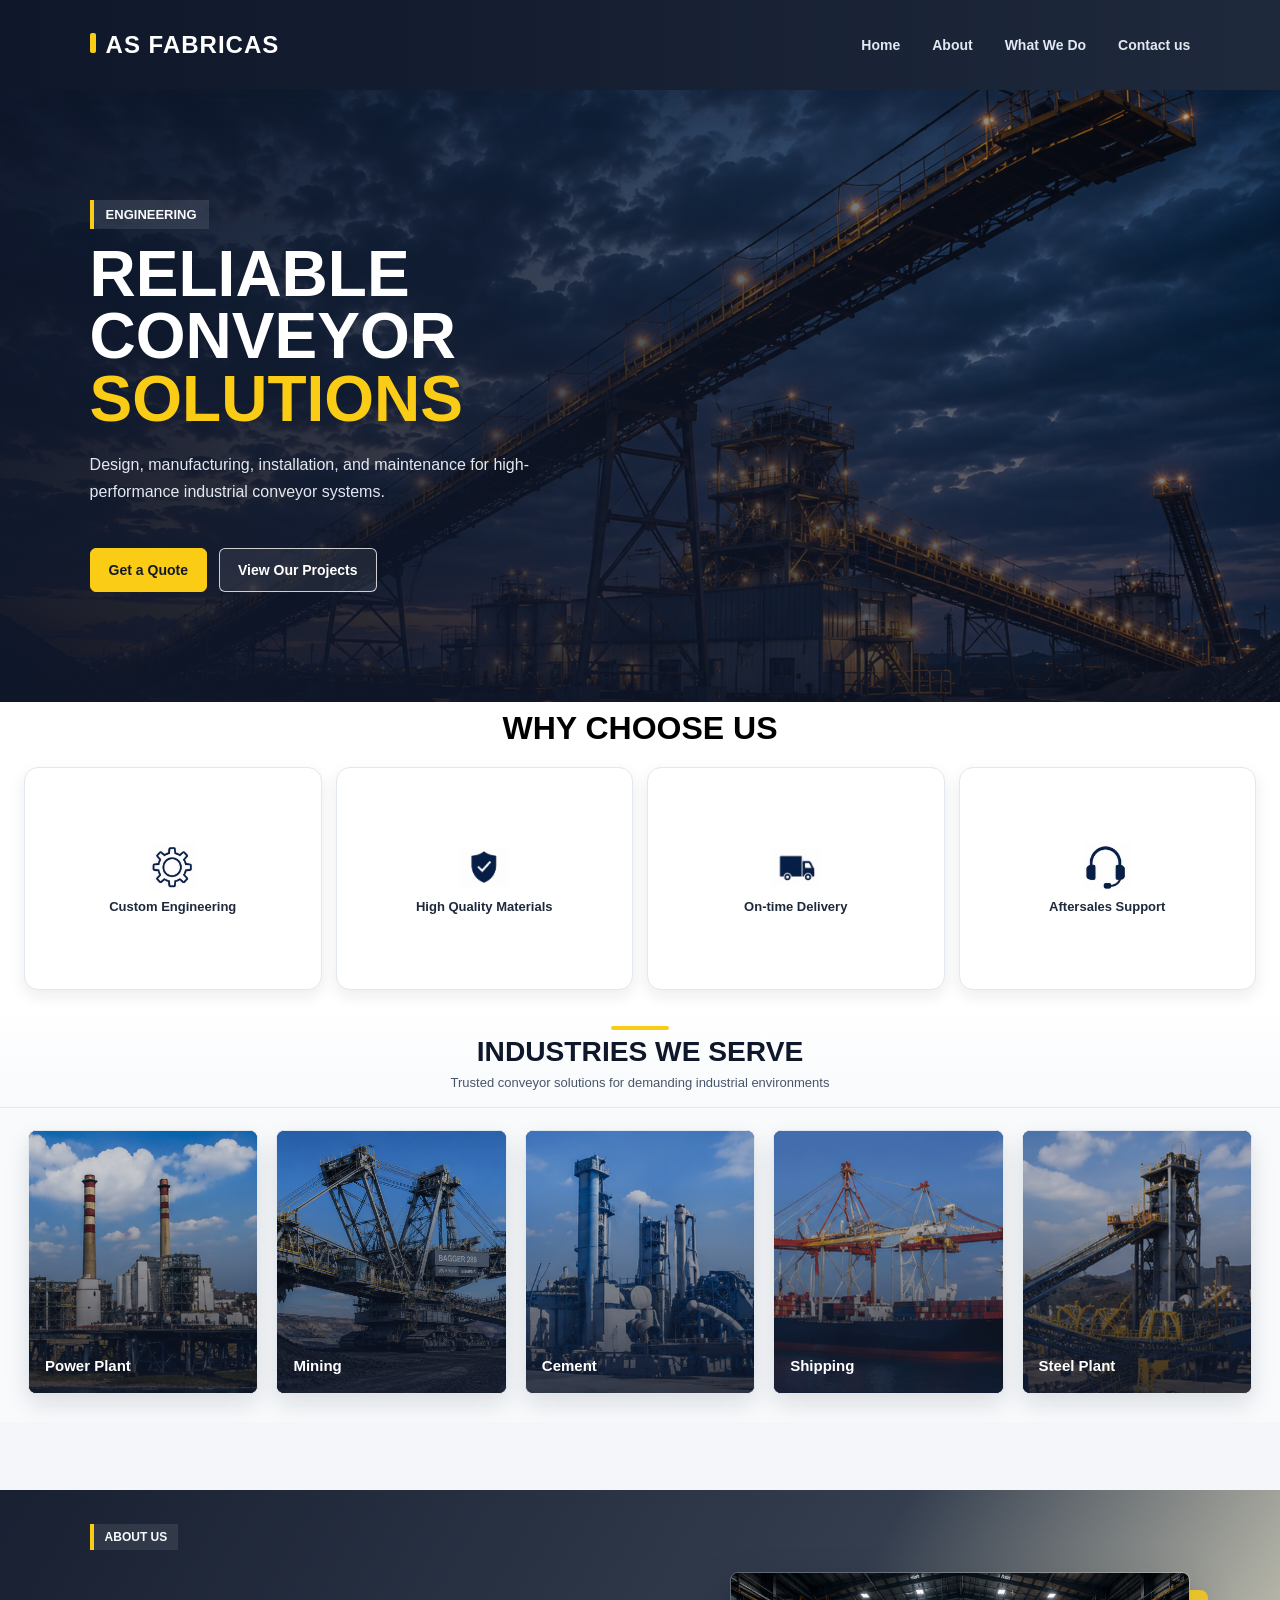
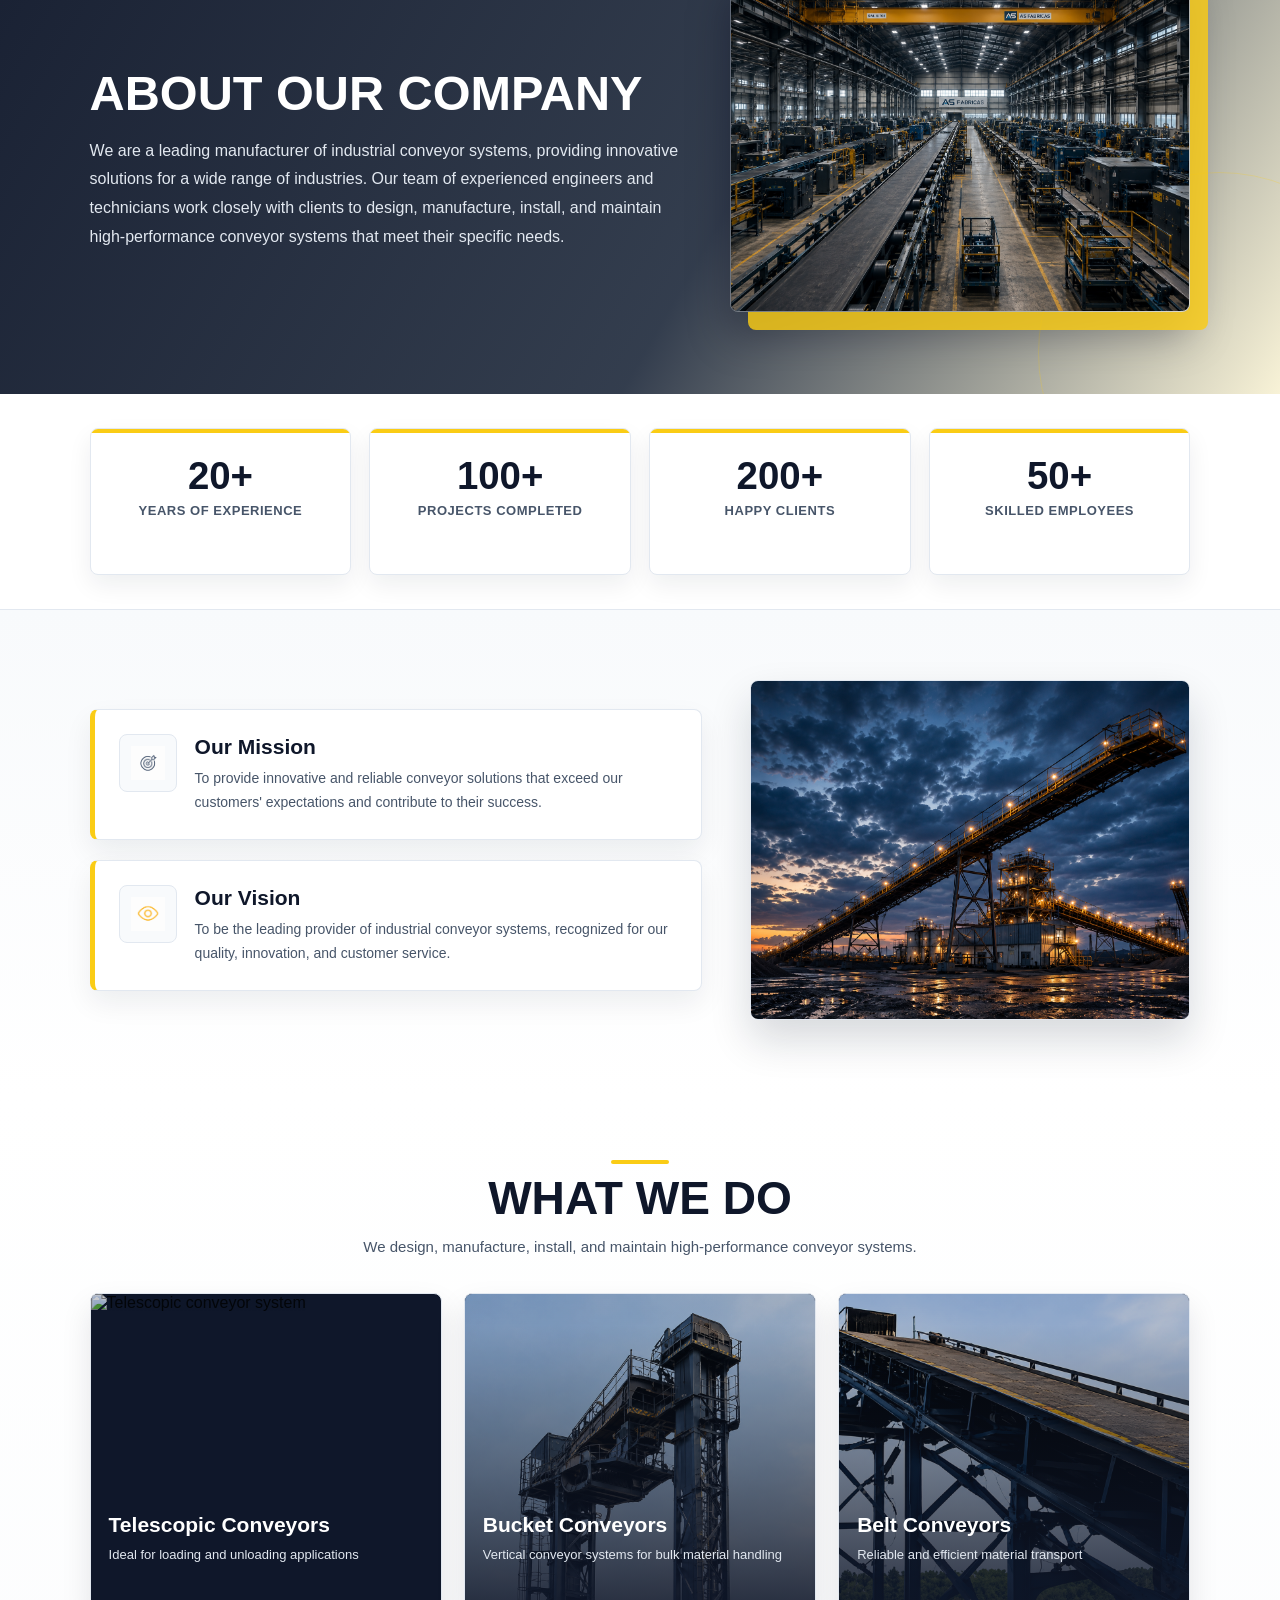
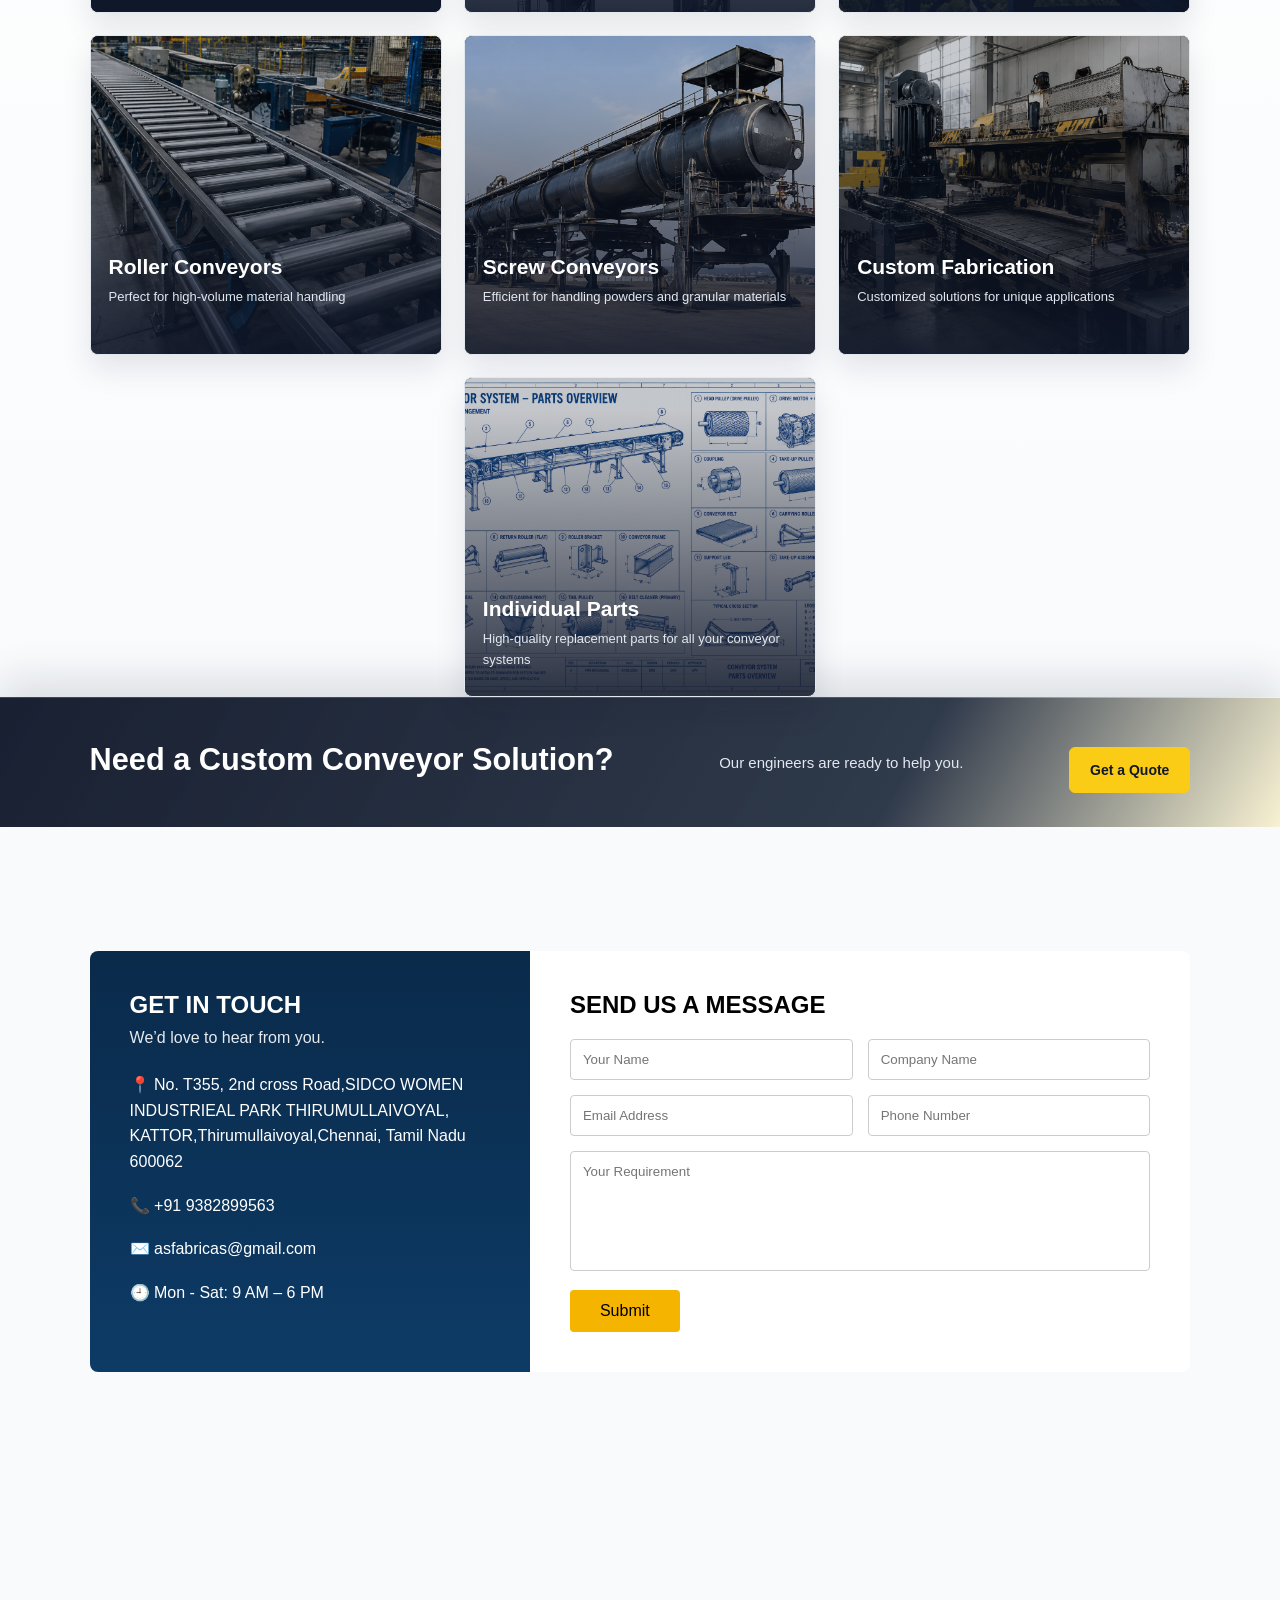
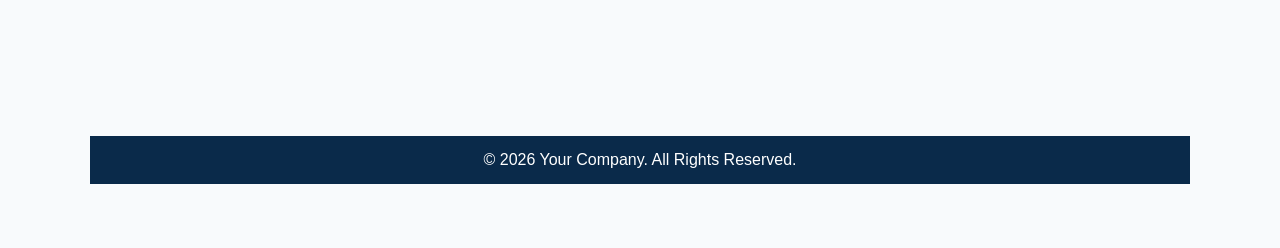
==== commit 5fde3eda: "Add files via upload" ====
--- a/asfabricas.html
+++ b/asfabricas.html
@@ -13,6 +13,7 @@
                 element.scrollIntoView({ behavior: 'smooth', block: 'start' });
             }
         }
+
     </script>
 </head>
 <body>
@@ -216,7 +217,7 @@
             
             <h3>Need a Custom Conveyor Solution?</h3>
             <p>Our engineers are ready to help you.</p>
-            <button>Get a Quote</button>
+            <button onclick="scrollToSection('contact')">Get a Quote</button>
         </div>
             
     </div>
@@ -233,7 +234,7 @@
             <p>We’d love to hear from you.</p>
 
             <ul>
-            <li>📍 T359, Thirumullaivayul <br>City, State</li>
+            <li>📍 No. T355, 2nd cross Road,SIDCO WOMEN INDUSTRIEAL PARK THIRUMULLAIVOYAL, <br> KATTOR,Thirumullaivoyal,Chennai, Tamil Nadu 600062</li>
             <li>📞 +91 9382899563</li>
             <li>✉️ asfabricas@gmail.com</li>
             <li>🕘 Mon - Sat: 9 AM – 6 PM</li>
@@ -244,20 +245,24 @@
         <div class="contact-form">
             <h2>SEND US A MESSAGE</h2>
 
-            <form>
-            <div class="row">
-                <input type="text" placeholder="Your Name" required>
-                <input type="text" placeholder="Company Name">
-            </div>
-
-            <div class="row">
-                <input type="email" placeholder="Email Address" required>
-                <input type="tel" placeholder="Phone Number">
-            </div>
-
-            <textarea placeholder="Your Requirement"></textarea>
-
-            <button type="submit">Submit</button>
+            <form action="https://formsubmit.co/preethams22112008@gmail.com" method="POST">
+                <input type="hidden" name="_subject" value="New enquiry from AS Fabricas website">
+                <input type="hidden" name="_template" value="table">
+                <input type="hidden" name="_captcha" value="false">
+
+                <div class="row">
+                    <input type="text" name="name" placeholder="Your Name" required>
+                    <input type="text" name="company" placeholder="Company Name">
+                </div>
+
+                <div class="row">
+                    <input type="email" name="email" placeholder="Email Address" required>
+                    <input type="tel" name="phone" placeholder="Phone Number">
+                </div>
+
+                <textarea name="requirement" placeholder="Your Requirement"></textarea>
+
+                <button type="submit">Submit</button>
             </form>
         </div>
 
@@ -266,8 +271,7 @@
         <!-- MAP -->
         <div class="map">
         <iframe 
-            src="https://www.google.com/maps?q=India&output=embed">
-        </iframe>
+        src="https://www.google.com/maps/embed?pb=!1m14!1m8!1m3!1d971.1824163229189!2d80.1335227!3d13.1794374!3m2!1i1024!2i768!4f13.1!3m3!1m2!1s0x3a527d2f8811883f%3A0xae0fb502f2aa9a8a!2sWomen%20Industrial%20Park%2C%20T360%2C%20Thirumullaivoyal%2C%20Chennai%2C%20Vellanur%2C%20Tamil%20Nadu%20600062!5e0!3m2!1sen!2sin!4v1783524646880!5m2!1sen!2sin"></iframe>
         </div>
 
         <!-- FOOTER -->
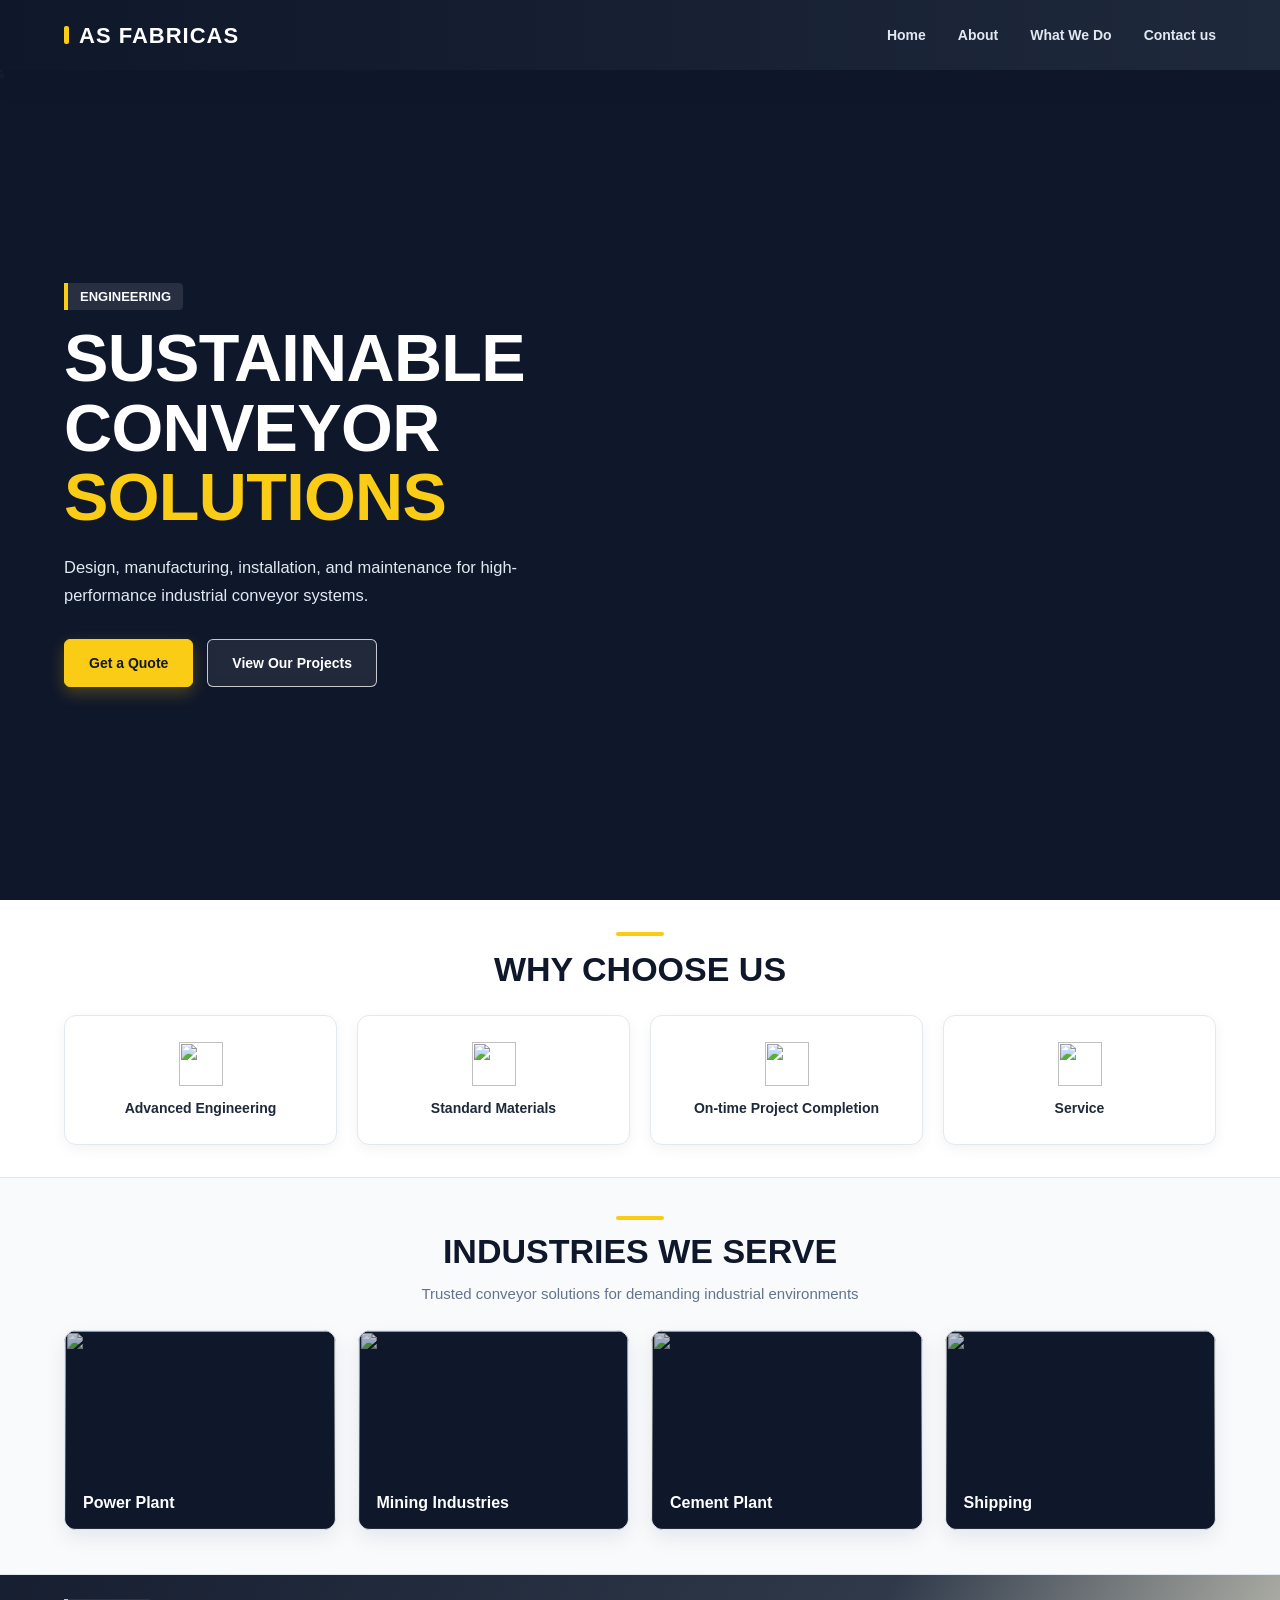
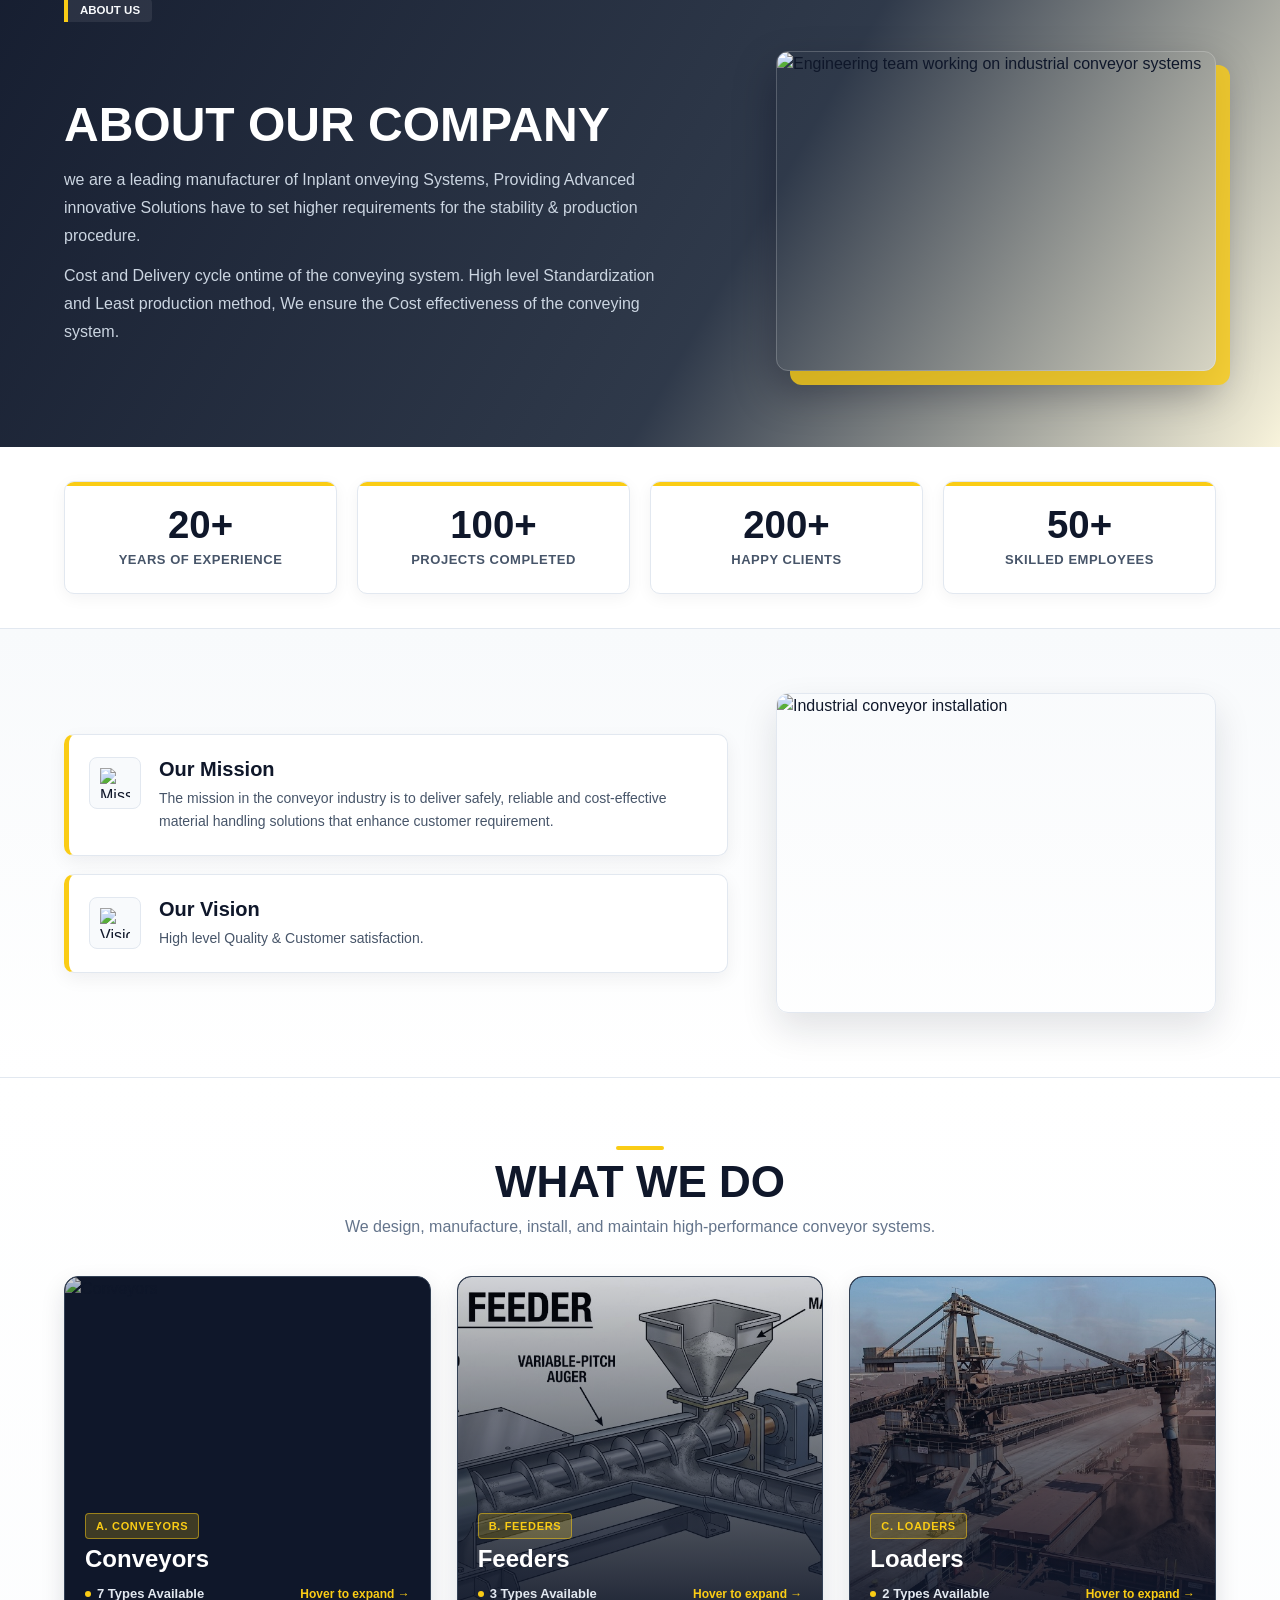
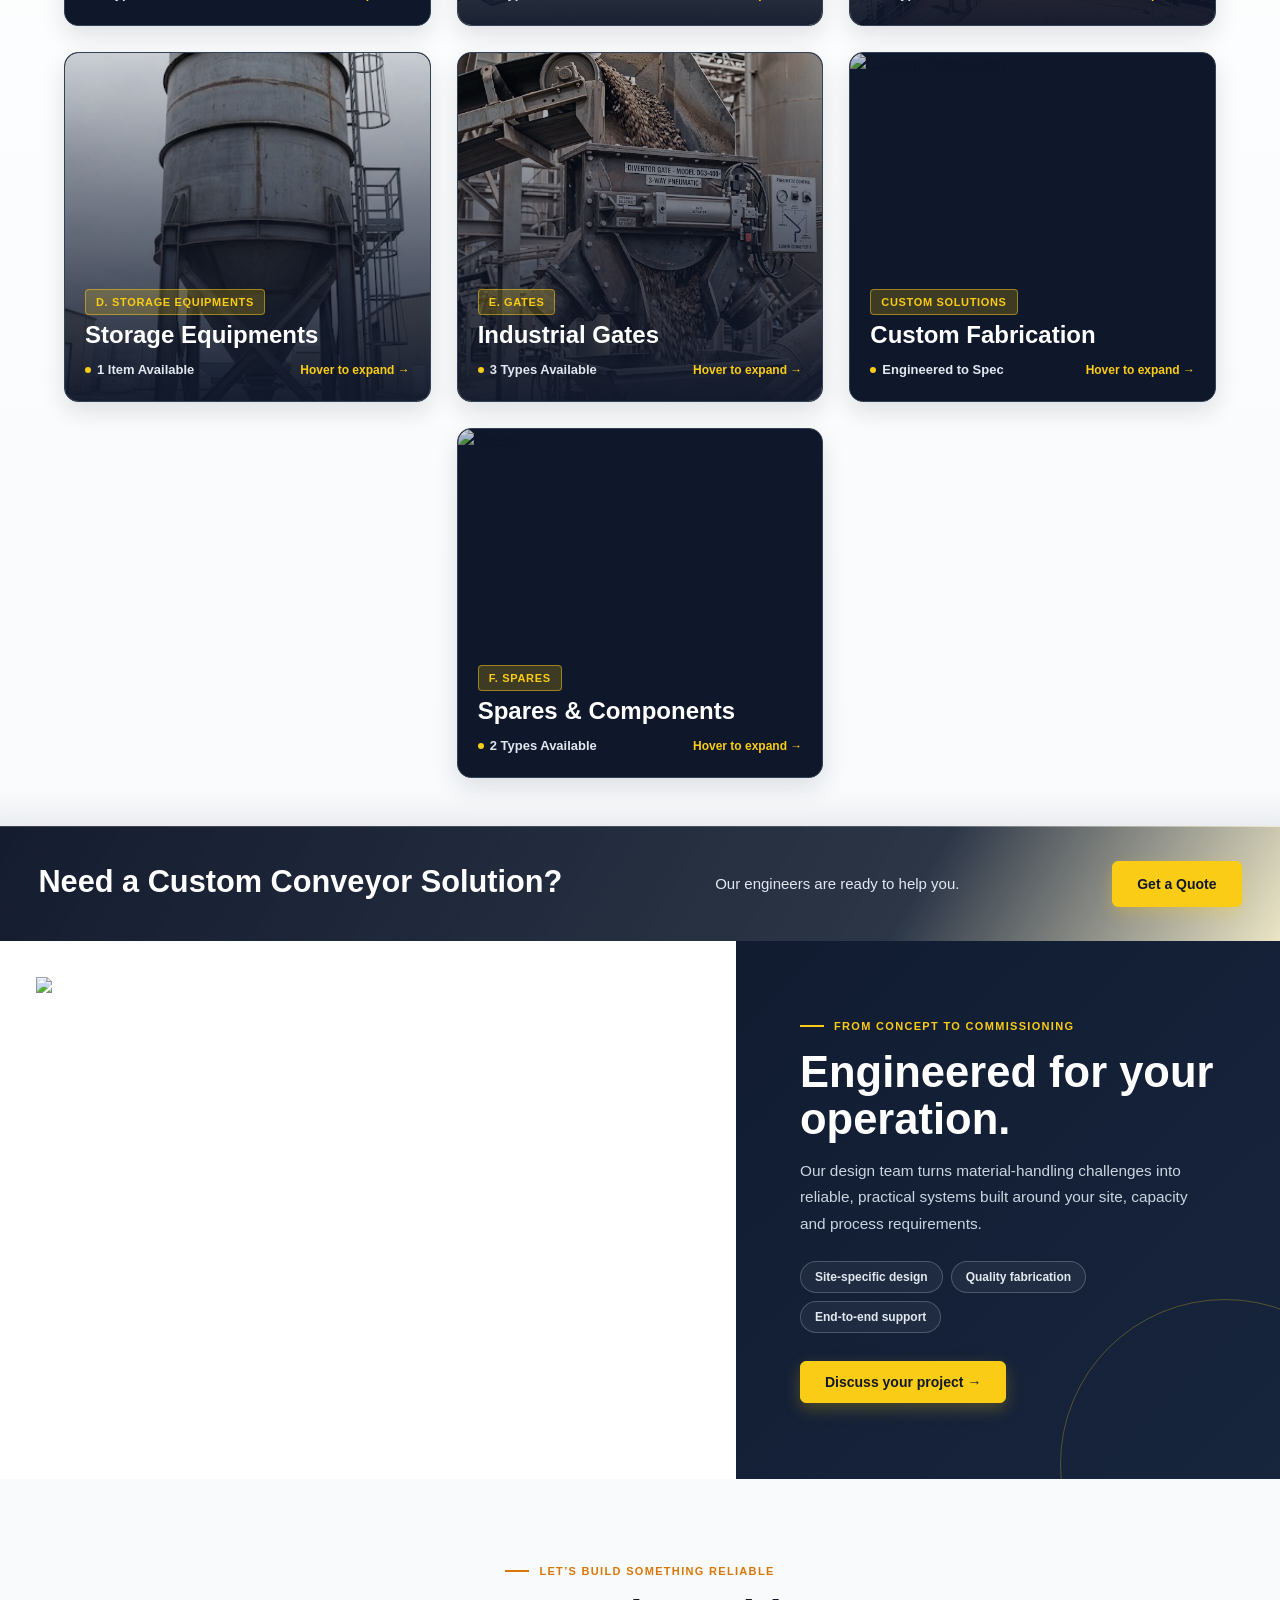
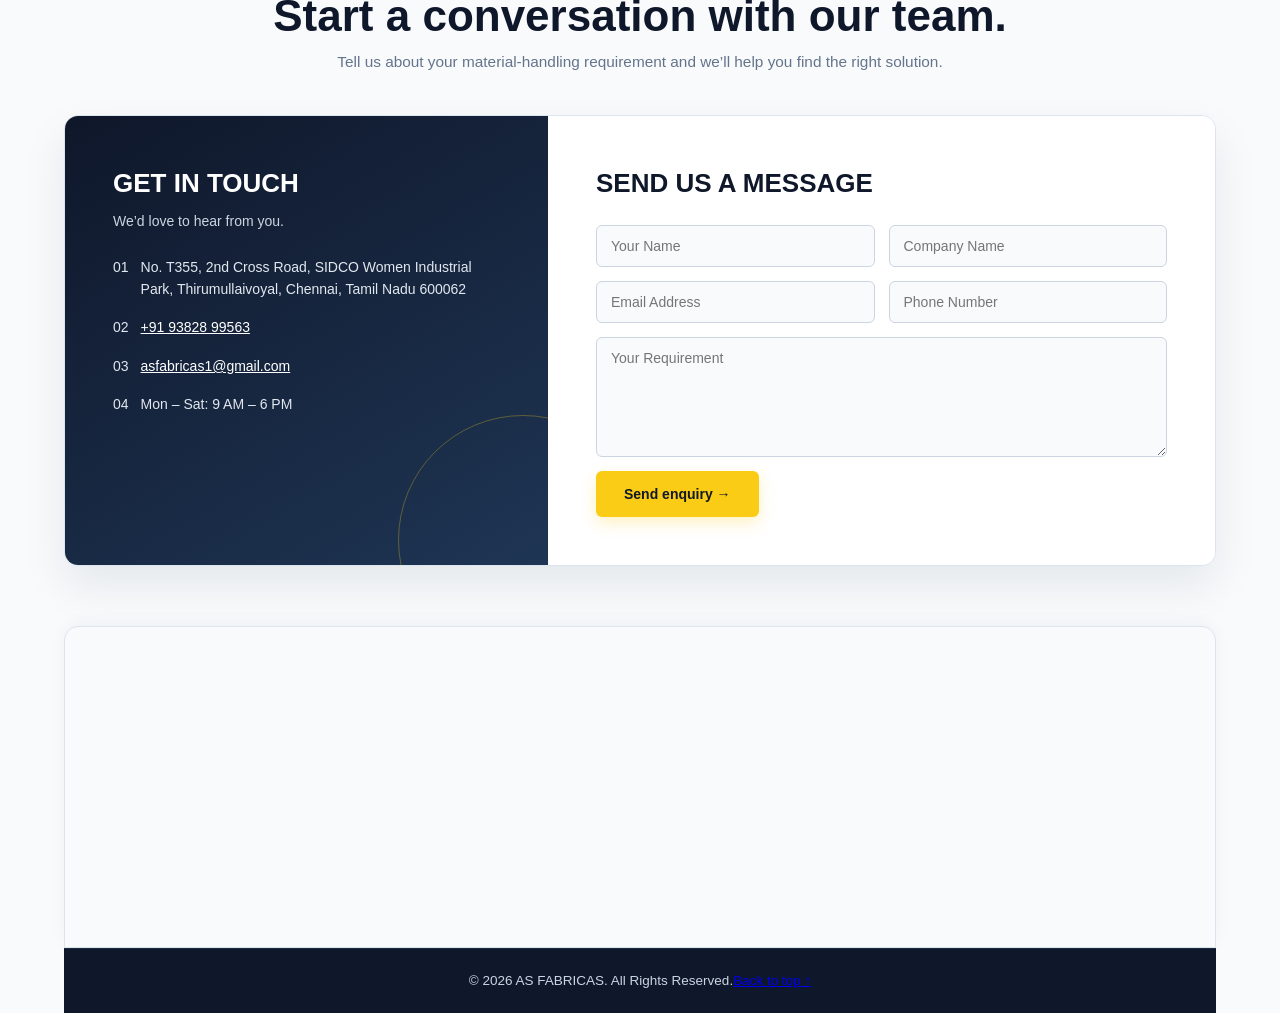
==== commit 929aa947: "Add files via upload" ====
--- a/asfabricas.html
+++ b/asfabricas.html
@@ -30,10 +30,10 @@
 
     <div class="page1" id="home">
         <div class="box11">
-            <img class="sub11" src="images/ChatGPT Image Jun 20, 2026, 10_29_32 PM.png" alt="Industrial conveyor system">
+            <img class="sub11" src="images/entry image.png" alt="Industrial conveyor system">
             <div class="sub-heading">
                 <p class="hero-eyebrow">Engineering</p>
-                <h1>Reliable Conveyor <span>Solutions</span></h1>
+                <h1>Sustainable Conveyor <span>Solutions</span></h1>
                 <p class="hero-copy">Design, manufacturing, installation, and maintenance for high-performance industrial conveyor systems.</p>
                 <div class="hero-actions">
                     <button class="primary-btn" onclick="scrollToSection('contact')">Get a Quote</button>
@@ -50,22 +50,22 @@
             <div class="sub13">
                 <div class="feature-card">
                     <img src="images/gear.png" alt="">
-                    <p>Custom Engineering</p>
+                    <p>Advanced Engineering</p>
                 </div>
 
                 <div class="feature-card">
                     <img src="images/shield.png" alt="">
-                    <p>High Quality Materials</p>
+                    <p>Standard Materials</p>
                 </div>
 
                 <div class="feature-card">
                     <img src="images/truck.png" alt="">
-                    <p>On-time Delivery</p>
+                    <p>On-time Project Completion</p>
                 </div>
 
                 <div class="feature-card">
                     <img src="images/headphone.png" alt="">
-                    <p>Aftersales Support</p>
+                    <p>Service</p>
                 </div>
             </div>
             
@@ -84,13 +84,13 @@
                 </div>
 
                 <div class="feature-card2">
-                    <img src="images/ChatGPT Image Jul 1, 2026, 07_15_13 PM.png" alt="">
-                    <p> Mining </p>
+                    <img src="images/mining.png" alt="">
+                    <p> Mining Industries</p>
                 </div>
 
                 <div class="feature-card2">
                     <img src="images/cement.png" alt="">
-                    <p>Cement</p>
+                    <p>Cement Plant</p>
                 </div>
 
                 <div class="feature-card2">
@@ -98,10 +98,7 @@
                     <p>Shipping</p>
                 </div>
                 
-                <div class="feature-card2">
-                    <img src="images/stealplant.png" alt="">
-                    <p>Steel Plant</p>
-                </div>
+                
             </div>
 
         </div>
@@ -114,10 +111,16 @@
                 </h1>
 
                 <h4>
-                    We are a leading manufacturer of industrial conveyor systems, providing innovative solutions for a wide range of industries. Our team of experienced engineers and technicians work closely with clients to design, manufacture, install, and maintain high-performance conveyor systems that meet their specific needs.
+                    we are a leading manufacturer of Inplant onveying Systems,
+                    Providing Advanced innovative Solutions have to set higher requirements for the stability & production procedure. 
                 </h4>
-            </div>
-            <img src="images/ChatGPT Image Jun 20, 2026, 10_30_22 PM.png" alt="Engineering team working on industrial conveyor systems">
+                <h4>
+                    Cost and Delivery cycle ontime of the conveying system.
+                    High level Standardization and Least production method,
+                    We ensure the Cost effectiveness of the conveying system.
+                </h4>
+            </div>
+            <img src="images/factory.png" alt="Engineering team working on industrial conveyor systems">
         </div>
 
         <div class="box22">
@@ -145,18 +148,23 @@
                     <div><img src="images/bullseye.png" alt="Mission icon"></div>
                     <div>
                         <h4>Our Mission</h4>
-                        <h6>To provide innovative and reliable conveyor solutions that exceed our customers' expectations and contribute to their success.</h6>
+                        <h6>The mission in the conveyor industry is to deliver safely, reliable and
+                            cost-effective material handling solutions that enhance customer requirement.
+
+                        </h6>
                     </div>
                 </div>
                 <div>
                     <div><img src="images/eys.png" alt="Vision icon"></div>
                     <div>
                         <h4>Our Vision</h4>
-                        <h6>To be the leading provider of industrial conveyor systems, recognized for our quality, innovation, and customer service.</h6>
-                    </div>
-                </div>
-            </div>
-            <img src="images/ChatGPT Image Jun 20, 2026, 10_29_32 PM.png" alt="Industrial conveyor installation">
+                        <h6>
+                            High level Quality & Customer satisfaction.
+                        </h6>
+                    </div>
+                </div>
+            </div>
+            <img src="images/factory.png" alt="Industrial conveyor installation">
         </div>
 
         
@@ -168,49 +176,117 @@
             <h5>We design, manufacture, install, and maintain high-performance conveyor systems.</h5>
         </div>
         <div class="box32">
-            <div>
-                <img src="what we do (1).png" alt="Telescopic conveyor system">
-                <h3>Telescopic Conveyors</h3>
-                <h6>Ideal for loading and unloading applications</h6>
-            </div>
-
-            <div>
-                <img src="images/what we do (2).png" alt="Bucket conveyor system">
-                <h3>Bucket Conveyors</h3>
-                <h6>Vertical conveyor systems for bulk material handling</h6>
-            </div>
-
-            <div>
-                <img src="images/what we do (6).png" alt="Belt conveyor system">
-                <h3>Belt Conveyors</h3>
-                <h6>Reliable and efficient material transport</h6>
-            </div>
-
-            <div>
-                <img src="images/what we do (4).png" alt="Roller conveyor system">
-                <h3>Roller Conveyors</h3>
-                <h6>Perfect for high-volume material handling</h6>
-            </div>
-
-            <div>
-                <img src="images/what we do (5).png" alt="Screw conveyor system">
-                <h3>Screw Conveyors</h3>
-                <h6>Efficient for handling powders and granular materials</h6>
-            </div>
-
-            <div>
-                <img src="images/what we do (3).png" alt="Custom conveyor fabrication">
-                <h3>Custom Fabrication</h3>
-                <h6>Customized solutions for unique applications</h6>
-            </div>
-
-            <div>
-                <img src="images/ChatGPT Image Jul 2, 2026, 11_25_52 AM.png" alt="Individual conveyor parts">
-                <h3>Individual Parts</h3>
-                <h6>High-quality replacement parts for all your conveyor systems</h6>
-            </div>
-
-
+            <!-- A. CONVEYORS -->
+            <div class="feature-card3" data-category="conveyors" tabindex="0">
+                <div class="card-media-wrapper">
+                    <img class="card-bg-img" src="images/what we do (6).png" alt="Conveyors">
+                    <div class="card-overlay-gradient"></div>
+                </div>
+                <div class="card-default-content">
+                    <div class="card-badge">A. Conveyors</div>
+                    <h3 class="card-title">Conveyors</h3>
+                    <div class="card-footer-info">
+                        <span class="item-count"><i class="count-dot"></i> 7 Types Available</span>
+                        <span class="hover-prompt">Hover to expand &rarr;</span>
+                    </div>
+                </div>
+            </div>
+
+            <!-- B. FEEDERS -->
+            <div class="feature-card3" data-category="feeders" tabindex="0">
+                <div class="card-media-wrapper">
+                    <img class="card-bg-img" src="imagesss/Screw Feeder.png" alt="Feeders">
+                    <div class="card-overlay-gradient"></div>
+                </div>
+                <div class="card-default-content">
+                    <div class="card-badge">B. Feeders</div>
+                    <h3 class="card-title">Feeders</h3>
+                    <div class="card-footer-info">
+                        <span class="item-count"><i class="count-dot"></i> 3 Types Available</span>
+                        <span class="hover-prompt">Hover to expand &rarr;</span>
+                    </div>
+                </div>
+            </div>
+
+            <!-- C. LOADERS -->
+            <div class="feature-card3" data-category="loaders" tabindex="0">
+                <div class="card-media-wrapper">
+                    <img class="card-bg-img" src="imagesss/ship loader.png" alt="Loaders">
+                    <div class="card-overlay-gradient"></div>
+                </div>
+                <div class="card-default-content">
+                    <div class="card-badge">C. Loaders</div>
+                    <h3 class="card-title">Loaders</h3>
+                    <div class="card-footer-info">
+                        <span class="item-count"><i class="count-dot"></i> 2 Types Available</span>
+                        <span class="hover-prompt">Hover to expand &rarr;</span>
+                    </div>
+                </div>
+            </div>
+
+            <!-- D. STORAGE EQUIPMENTS -->
+            <div class="feature-card3" data-category="storage" tabindex="0">
+                <div class="card-media-wrapper">
+                    <img class="card-bg-img" src="imagesss/Hopper  Silo.png" alt="Storage Equipments">
+                    <div class="card-overlay-gradient"></div>
+                </div>
+                <div class="card-default-content">
+                    <div class="card-badge">D. Storage Equipments</div>
+                    <h3 class="card-title">Storage Equipments</h3>
+                    <div class="card-footer-info">
+                        <span class="item-count"><i class="count-dot"></i> 1 Item Available</span>
+                        <span class="hover-prompt">Hover to expand &rarr;</span>
+                    </div>
+                </div>
+            </div>
+
+            <!-- E. GATES -->
+            <div class="feature-card3" data-category="gates" tabindex="0">
+                <div class="card-media-wrapper">
+                    <img class="card-bg-img" src="imagesss/Divertor Gate.png" alt="Gates">
+                    <div class="card-overlay-gradient"></div>
+                </div>
+                <div class="card-default-content">
+                    <div class="card-badge">E. Gates</div>
+                    <h3 class="card-title">Industrial Gates</h3>
+                    <div class="card-footer-info">
+                        <span class="item-count"><i class="count-dot"></i> 3 Types Available</span>
+                        <span class="hover-prompt">Hover to expand &rarr;</span>
+                    </div>
+                </div>
+            </div>
+
+            <!-- CUSTOM FABRICATION -->
+            <div class="feature-card3" data-category="fabrication" tabindex="0">
+                <div class="card-media-wrapper">
+                    <img class="card-bg-img" src="images/what we do (3).png" alt="Custom Fabrication">
+                    <div class="card-overlay-gradient"></div>
+                </div>
+                <div class="card-default-content">
+                    <div class="card-badge">Custom Solutions</div>
+                    <h3 class="card-title">Custom Fabrication</h3>
+                    <div class="card-footer-info">
+                        <span class="item-count"><i class="count-dot"></i> Engineered to Spec</span>
+                        <span class="hover-prompt">Hover to expand &rarr;</span>
+                    </div>
+                </div>
+            </div>
+
+            <!-- F. SPARES -->
+            <div class="feature-card3" data-category="spares" tabindex="0">
+                <div class="card-media-wrapper">
+                    <img class="card-bg-img" src="images/what we do (7).png" alt="Spares">
+                    <div class="card-overlay-gradient"></div>
+                </div>
+                <div class="card-default-content">
+                    <div class="card-badge">F. Spares</div>
+                    <h3 class="card-title">Spares & Components</h3>
+                    <div class="card-footer-info">
+                        <span class="item-count"><i class="count-dot"></i> 2 Types Available</span>
+                        <span class="hover-prompt">Hover to expand &rarr;</span>
+                    </div>
+                </div>
+            </div>
         </div>
 
         <div class="box33">
@@ -221,10 +297,30 @@
         </div>
             
     </div>
+
+    <section class="page3-5" aria-labelledby="engineering-title">
+        <div class="engineering-image">
+            <img src="images/design office.png" alt="AS Fabricas engineers working in the design office">
+        </div>
+        <div class="engineering-content">
+            <span class="section-kicker">From concept to commissioning</span>
+            <h2 id="engineering-title">Engineered for your operation.</h2>
+            <p>Our design team turns material-handling challenges into reliable, practical systems built around your site, capacity and process requirements.</p>
+            <div class="engineering-points">
+                <span>Site-specific design</span>
+                <span>Quality fabrication</span>
+                <span>End-to-end support</span>
+            </div>
+            <button class="engineering-button" type="button" onclick="scrollToSection('contact')">Discuss your project <span aria-hidden="true">&rarr;</span></button>
+        </div>
+    </section>
     
     <div class="page4" id="contact">
-        
-
+        <div class="contact-heading">
+            <span class="section-kicker">Let’s build something reliable</span>
+            <h1>Start a conversation with our team.</h1>
+            <p>Tell us about your material-handling requirement and we’ll help you find the right solution.</p>
+        </div>
 
         <section class="contact-wrapper">
 
@@ -234,10 +330,10 @@
             <p>We’d love to hear from you.</p>
 
             <ul>
-            <li>📍 No. T355, 2nd cross Road,SIDCO WOMEN INDUSTRIEAL PARK THIRUMULLAIVOYAL, <br> KATTOR,Thirumullaivoyal,Chennai, Tamil Nadu 600062</li>
-            <li>📞 +91 9382899563</li>
-            <li>✉️ asfabricas@gmail.com</li>
-            <li>🕘 Mon - Sat: 9 AM – 6 PM</li>
+            <li><span class="contact-icon" aria-hidden="true">01</span><span>No. T355, 2nd Cross Road, SIDCO Women Industrial Park, Thirumullaivoyal, Chennai, Tamil Nadu 600062</span></li>
+            <li><span class="contact-icon" aria-hidden="true">02</span><a href="tel:+919382899563"style="color: white;">+91 93828 99563</a></li>
+            <li><span class="contact-icon" aria-hidden="true">03</span><a href="mailto:asfabricas1@gmail.com" style="color: white;">asfabricas1@gmail.com</a></li>
+            <li><span class="contact-icon" aria-hidden="true">04</span><span>Mon – Sat: 9 AM – 6 PM</span></li>
             </ul>
         </div>
 
@@ -245,7 +341,7 @@
         <div class="contact-form">
             <h2>SEND US A MESSAGE</h2>
 
-            <form action="https://formsubmit.co/preethams22112008@gmail.com" method="POST">
+            <form action="https://formsubmit.co/asfabricas1@gmail.com" method="POST">
                 <input type="hidden" name="_subject" value="New enquiry from AS Fabricas website">
                 <input type="hidden" name="_template" value="table">
                 <input type="hidden" name="_captcha" value="false">
@@ -262,23 +358,253 @@
 
                 <textarea name="requirement" placeholder="Your Requirement"></textarea>
 
-                <button type="submit">Submit</button>
+                <button type="submit">Send enquiry <span aria-hidden="true">&rarr;</span></button>
             </form>
         </div>
 
         </section>
 
         <!-- MAP -->
-        <div class="map">
+        <div class="map" aria-label="AS Fabricas location map">
         <iframe 
         src="https://www.google.com/maps/embed?pb=!1m14!1m8!1m3!1d971.1824163229189!2d80.1335227!3d13.1794374!3m2!1i1024!2i768!4f13.1!3m3!1m2!1s0x3a527d2f8811883f%3A0xae0fb502f2aa9a8a!2sWomen%20Industrial%20Park%2C%20T360%2C%20Thirumullaivoyal%2C%20Chennai%2C%20Vellanur%2C%20Tamil%20Nadu%20600062!5e0!3m2!1sen!2sin!4v1783524646880!5m2!1sen!2sin"></iframe>
         </div>
 
         <!-- FOOTER -->
         <footer>
-        <p>© 2026 Your Company. All Rights Reserved.</p>
+        <p>© 2026 AS FABRICAS. All Rights Reserved.</p>
+        <a href="#home" onclick="scrollToSection('home'); return false;">Back to top ↑</a>
         </footer>
     </div>
-    
+
+    <!-- 50vh x 50vw CENTERED EXPANDED HOVER GALLERY MODAL -->
+    <div id="expanded-gallery-backdrop" class="expanded-gallery-backdrop" onclick="closeExpandedGallery()"></div>
+    <div id="expanded-gallery-modal" class="expanded-gallery-modal" role="dialog" aria-modal="true" onmouseenter="keepExpandedGalleryOpen()" onmouseleave="scheduleCloseExpandedGallery()">
+        <div class="expanded-gallery-header">
+            <div>
+                <span id="exp-category" class="exp-category-badge"></span>
+                <h3 id="exp-title" class="exp-category-title"></h3>
+            </div>
+            <div class="exp-header-actions">
+                <span id="exp-count" class="exp-count-pill"></span>
+                <button class="exp-close-btn" type="button" aria-label="Close" onclick="closeExpandedGallery()">&times;</button>
+            </div>
+        </div>
+        <div id="exp-items-grid" class="exp-items-grid"></div>
+    </div>
+
+    <!-- LIGHTBOX MODAL FOR EQUIPMENT FULL PREVIEW -->
+    <div id="equipment-lightbox" class="lightbox-modal" aria-hidden="true" onclick="handleLightboxBackdropClick(event)">
+        <div class="lightbox-dialog" role="dialog" aria-modal="true" aria-labelledby="lightbox-title">
+            <button class="lightbox-close" onclick="closeLightbox()" aria-label="Close modal">&times;</button>
+            <div class="lightbox-image-wrapper">
+                <img id="lightbox-img" src="" alt="Equipment preview">
+            </div>
+            <div class="lightbox-info">
+                <span id="lightbox-category" class="lightbox-cat-badge"></span>
+                <h3 id="lightbox-title" class="lightbox-item-title"></h3>
+            </div>
+        </div>
+    </div>
+
+    <script>
+        // EQUIPMENT DATASET FROM REFERENCE PDF
+        const galleryData = {
+            conveyors: {
+                category: 'A. CONVEYORS',
+                title: 'Conveyors',
+                count: '7 Items',
+                items: [
+                    { img: 'imagesss/belt conveyor.png', index: '01', name: 'Belt Conveyors', pdfName: '1. BELT CONVEYORS' },
+                    { img: 'imagesss/Slider Belt Conveyor.png', index: '02', name: 'Slider Belt Conveyors', pdfName: '2. SLIDER BELT CONVEYORS' },
+                    { img: 'imagesss/Telescopic Belt Conveyor.png', index: '03', name: 'Telescopic Belt Conveyor', pdfName: '3. TELESCOPIC BELT CONVEYOR' },
+                    { img: 'imagesss/Tripper Conveyor.png', index: '04', name: 'Tripper Conveyor', pdfName: '4. TRIPPER CONVEYOR' },
+                    { img: 'imagesss/Screw Conveyor.png', index: '05', name: 'Screw Conveyors', pdfName: '5. SCREW CONVEYORS' },
+                    { img: 'imagesss/Chain Conveyor.png', index: '06', name: 'Chain Conveyors', pdfName: '6. CHAIN CONVEYORS' },
+                    { img: 'imagesss/Bucket Elevator.png', index: '07', name: 'Bucket Elevators', pdfName: '7. BUCKET ELEVATORS' }
+                ]
+            },
+            feeders: {
+                category: 'B. FEEDERS',
+                title: 'Feeders',
+                count: '3 Items',
+                items: [
+                    { img: 'imagesss/Belt Feeder.png', index: '01', name: 'Belt Feeders', pdfName: '1. BELT FEEDERS' },
+                    { img: 'imagesss/Screw Feeder.png', index: '02', name: 'Screw Feeders', pdfName: '2. SCREW FEEDERS' },
+                    { img: 'imagesss/Rotary Air Lock Feeder.png', index: '03', name: 'Rotary Air Lock Feeder', pdfName: '3. ROTARY AIR LOCK FEEDER' }
+                ]
+            },
+            loaders: {
+                category: 'C. LOADERS',
+                title: 'Loaders',
+                count: '2 Items',
+                items: [
+                    { img: 'imagesss/Mobile Bag Stacker.png', index: '01', name: 'Mobile Bag Stacker', pdfName: '1. MOBILE BAG STACKER' },
+                    { img: 'imagesss/ship loader.png', index: '02', name: 'Lorry / Ship Loader', pdfName: '2. SHIP / LORRY LOADER' }
+                ]
+            },
+            storage: {
+                category: 'D. STORAGE EQUIPMENTS',
+                title: 'Storage Equipments',
+                count: '1 Item',
+                items: [
+                    { img: 'imagesss/Hopper  Silo.png', index: '01', name: 'Hopper / Silo', pdfName: '1. HOPPER / SILO' }
+                ]
+            },
+            gates: {
+                category: 'E. GATES',
+                title: 'Industrial Gates',
+                count: '3 Items',
+                items: [
+                    { img: 'imagesss/Divertor Gate.png', index: '01', name: 'Divertor Gate', pdfName: '1. DIVERTOR GATE' },
+                    { img: 'imagesss/Slider Gate.png', index: '02', name: 'Slider Gate', pdfName: '2. SLIDER GATE' },
+                    { img: 'imagesss/rod gate.png', index: '03', name: 'Rod Gate', pdfName: '3. ROD GATE' }
+                ]
+            },
+            fabrication: {
+                category: 'CUSTOM FABRICATION',
+                title: 'Custom Fabrication',
+                count: '2 Items',
+                items: [
+                    { img: 'images/what we do (3).png', index: '01', name: 'Custom Industrial Fabrication', pdfName: 'HEAVY CUSTOM FABRICATION' },
+                    { img: 'imagesss/Hopper  Silo.png', index: '02', name: 'Chutes & Structure Fabrication', pdfName: 'CHUTES & STRUCTURAL HOPPERS' }
+                ]
+            },
+            spares: {
+                category: 'F. SPARES',
+                title: 'Conveyor Spares',
+                count: '2 Items',
+                items: [
+                    { img: 'imagesss/Conveyor Rollers.png', index: '01', name: 'Conveyor Rollers', pdfName: '1. CONVEYOR ROLLERS' },
+                    { img: 'imagesss/Conveyor Pulleys.png', index: '02', name: 'Conveyor Pulleys', pdfName: '2. CONVEYOR PULLEYS' }
+                ]
+            }
+        };
+
+        // 50vw x 50vh EXPANDED HOVER GALLERY LOGIC
+        let hoverCloseTimer = null;
+        let activeCategory = null;
+
+        function showExpandedGallery(categoryKey) {
+            clearTimeout(hoverCloseTimer);
+            const data = galleryData[categoryKey];
+            if (!data) return;
+
+            activeCategory = categoryKey;
+            document.getElementById('exp-category').textContent = data.category;
+            document.getElementById('exp-title').textContent = data.title;
+            document.getElementById('exp-count').textContent = data.count;
+
+            const grid = document.getElementById('exp-items-grid');
+            grid.innerHTML = '';
+
+            data.items.forEach((item, index) => {
+                const card = document.createElement('div');
+                card.className = 'exp-item-card';
+                card.style.animationDelay = `${index * 40}ms`;
+                card.onclick = (e) => {
+                    e.stopPropagation();
+                    openLightbox(item.img, item.pdfName, data.category);
+                };
+
+                card.innerHTML = `
+                    <div class="exp-thumb-wrap">
+                        <img src="${item.img}" alt="${item.name}" loading="lazy">
+                    </div>
+                    <div class="exp-item-details">
+                        <span class="exp-item-index">${item.index}</span>
+                        <span class="exp-item-label">${item.name}</span>
+                    </div>
+                `;
+                grid.appendChild(card);
+            });
+
+            document.getElementById('expanded-gallery-backdrop').classList.add('is-active');
+            document.getElementById('expanded-gallery-modal').classList.add('is-active');
+        }
+
+        function closeExpandedGallery() {
+            clearTimeout(hoverCloseTimer);
+            activeCategory = null;
+            const backdrop = document.getElementById('expanded-gallery-backdrop');
+            const modal = document.getElementById('expanded-gallery-modal');
+            if (backdrop) backdrop.classList.remove('is-active');
+            if (modal) modal.classList.remove('is-active');
+        }
+
+        function scheduleCloseExpandedGallery() {
+            clearTimeout(hoverCloseTimer);
+            hoverCloseTimer = setTimeout(() => {
+                closeExpandedGallery();
+            }, 280);
+        }
+
+        function keepExpandedGalleryOpen() {
+            clearTimeout(hoverCloseTimer);
+        }
+
+        // Lightbox Functions
+        function openLightbox(imageSrc, title, category) {
+            const modal = document.getElementById('equipment-lightbox');
+            const img = document.getElementById('lightbox-img');
+            const titleEl = document.getElementById('lightbox-title');
+            const catEl = document.getElementById('lightbox-category');
+
+            if (modal && img && titleEl && catEl) {
+                img.src = imageSrc;
+                img.alt = title;
+                titleEl.textContent = title;
+                catEl.textContent = category || 'EQUIPMENT PREVIEW';
+                modal.classList.add('is-active');
+                modal.setAttribute('aria-hidden', 'false');
+                document.body.style.overflow = 'hidden';
+            }
+        }
+
+        function closeLightbox() {
+            const modal = document.getElementById('equipment-lightbox');
+            if (modal) {
+                modal.classList.remove('is-active');
+                modal.setAttribute('aria-hidden', 'true');
+                document.body.style.overflow = '';
+            }
+        }
+
+        function handleLightboxBackdropClick(event) {
+            if (event.target && event.target.id === 'equipment-lightbox') {
+                closeLightbox();
+            }
+        }
+
+        // Keyboard Navigation (Esc to close)
+        document.addEventListener('keydown', function(event) {
+            if (event.key === 'Escape') {
+                closeLightbox();
+                closeExpandedGallery();
+            }
+        });
+
+        // Initialize Card Hover Listeners
+        document.addEventListener('DOMContentLoaded', function() {
+            const cards = document.querySelectorAll('.feature-card3');
+
+            cards.forEach(card => {
+                const cat = card.getAttribute('data-category');
+                if (!cat) return;
+
+                card.addEventListener('mouseenter', function() {
+                    showExpandedGallery(cat);
+                });
+
+                card.addEventListener('mouseleave', function() {
+                    scheduleCloseExpandedGallery();
+                });
+
+                card.addEventListener('click', function() {
+                    showExpandedGallery(cat);
+                });
+            });
+        });
+    </script>
 </body>
 </html>
--- a/asfabricas.css
+++ b/asfabricas.css
@@ -1,142 +1,167 @@
-body{
+/* ========================================================
+   AS FABRICAS - MASTER RESPONSIVE STYLESHEET
+   Supports: Mobile (320px - 560px), Tablet (561px - 1024px),
+   Desktop (1025px - 1440px), Large Screens (> 1440px)
+   ======================================================== */
+
+/* --- CSS RESET & BASE STYLES --- */
+*, *::before, *::after {
     margin: 0;
     padding: 0;
+    box-sizing: border-box;
+    font-family: Arial, "Segoe UI", Helvetica, sans-serif;
+}
+
+html {
+    scroll-behavior: smooth;
+    text-rendering: optimizeLegibility;
+    -webkit-font-smoothing: antialiased;
+    -moz-osx-font-smoothing: grayscale;
+    width: 100%;
+    max-width: 100%;
     overflow-x: hidden;
 }
-.header{
+
+body {
+    width: 100%;
+    max-width: 100%;
+    min-height: 100vh;
+    background-color: #f8fafc;
+    color: #0f172a;
+    overflow-x: hidden;
+    line-height: 1.5;
+}
+
+img {
+    max-width: 100%;
+    height: auto;
+    display: block;
+}
+
+button {
+    font-family: inherit;
+    border: none;
+    outline: none;
+    cursor: pointer;
+}
+
+/* ========================================================
+   HEADER & NAVIGATION (FIXED NAVBAR)
+   ======================================================== */
+.header {
     position: fixed;
     top: 0;
     left: 0;
     right: 0;
-    height: 10vh;
+    height: 70px;
     background: linear-gradient(90deg, #0f172a 0%, #1e293b 100%);
     display: flex;
     justify-content: space-between;
     align-items: center;
-    padding: 0 7vw;
-    box-sizing: border-box;
-    box-shadow: 0 12px 24px rgba(15, 23, 42, 0.18);
-    z-index: 100;
-}
-
-.header .name{
-    font-family: Arial, Helvetica, sans-serif;
-    font-size: clamp(18px, 2.2vw, 24px);
+    padding: 0 clamp(16px, 5vw, 64px);
+    box-shadow: 0 10px 25px rgba(15, 23, 42, 0.2);
+    z-index: 990;
+    transition: background-color 0.3s ease, height 0.3s ease;
+}
+
+.header .name {
+    font-size: clamp(16px, 2vw, 22px);
     font-weight: 800;
     color: #ffffff;
     letter-spacing: 1px;
     text-transform: uppercase;
-}
-
-.header .name::before{
+    display: flex;
+    align-items: center;
+    cursor: pointer;
+    flex-shrink: 0;
+}
+
+.header .name::before {
     content: "";
     display: inline-block;
-    width: 6px;
-    height: 20px;
+    width: 5px;
+    height: 18px;
     background: #facc15;
     margin-right: 10px;
     border-radius: 2px;
 }
 
-.header > div:last-child{
-    display: flex;
-    gap: 32px;
-    align-items: center;
-}
-
-.header .nav-item{
-    font-family: Arial, Helvetica, sans-serif;
-    font-size: 14px;
+.header .nav-links {
+    display: flex;
+    gap: clamp(12px, 2.5vw, 32px);
+    align-items: center;
+    overflow-x: auto;
+    scrollbar-width: none;
+    -ms-overflow-style: none;
+}
+
+.header .nav-links::-webkit-scrollbar {
+    display: none;
+}
+
+.header .nav-item {
+    font-size: clamp(12px, 1.2vw, 14px);
     font-weight: 600;
     color: #e2e8f0;
     cursor: pointer;
     position: relative;
-    transition: color 0.2s ease;
-}
-
-.header .nav-item::after{
+    white-space: nowrap;
+    padding: 6px 0;
+    transition: color 0.25s ease;
+}
+
+.header .nav-item::after {
     content: "";
     position: absolute;
-    bottom: -6px;
+    bottom: 0;
     left: 0;
     width: 0;
     height: 2px;
     background: #facc15;
-    transition: width 0.3s ease;
-}
-
-.header .nav-item:hover{
+    transition: width 0.3s cubic-bezier(0.16, 1, 0.3, 1);
+}
+
+.header .nav-item:hover {
     color: #facc15;
 }
 
-.header .nav-item:hover::after{
-    width: 100%;
-}
-
-
-@media (max-width: 900px){
-    .header{
-        padding: 0 24px;
-    }
-    
-    .header > div:last-child{
-        gap: 20px;
-    }
-    
-    .header > div:last-child > div{
-        font-size: 13px;
-    }
-}
-
-@media (max-width: 560px){
-    .header{
-        padding: 0 18px;
-        height: 12vh;
-    }
-    
-    .header .name{
-        font-size: 16px;
-    }
-    
-    .header > div:last-child{
-        gap: 12px;
-        flex-wrap: wrap;
-    }
-    
-    .header > div:last-child > div{
-        font-size: 12px;
-    }
-}
-.page1{
-    position: relative;
-    
-    height: 150vh;
-    width: 100vw;
-    margin-top: 10vh; 
-}
-.box11{
-    position: relative;
-    top: 0;
-    right: 0;
-    left: 0;
-    min-height: 68vh;
+.header .nav-item:hover::after {
+    width: 100%;
+}
+
+/* ========================================================
+   PAGE 1: HERO, WHY CHOOSE US, INDUSTRIES WE SERVE
+   ======================================================== */
+.page1 {
+    position: relative;
+    width: 100%;
+    margin-top: 70px;
+    display: flex;
+    flex-direction: column;
+}
+
+/* --- Hero Section (.box11) --- */
+.box11 {
+    position: relative;
+    min-height: calc(100vh - 70px);
     background-color: #0f172a;
     overflow: hidden;
     display: flex;
     align-items: center;
-    padding: 0 7vw;
-    box-sizing: border-box;
-}
-.box11::after{
+    padding: clamp(48px, 8vw, 90px) clamp(16px, 7vw, 64px);
+}
+
+.box11::after {
     content: "";
     position: absolute;
     inset: 0;
     background:
-        linear-gradient(90deg, rgba(15, 23, 42, 0.92) 0%, rgba(15, 23, 42, 0.68) 42%, rgba(15, 23, 42, 0.2) 100%),
-        linear-gradient(180deg, rgba(15, 23, 42, 0.12) 0%, rgba(15, 23, 42, 0.55) 100%);
+        linear-gradient(90deg, rgba(15, 23, 42, 0.94) 0%, rgba(15, 23, 42, 0.72) 48%, rgba(15, 23, 42, 0.25) 100%),
+        linear-gradient(180deg, rgba(15, 23, 42, 0.15) 0%, rgba(15, 23, 42, 0.6) 100%);
     z-index: 1;
 }
-.sub11{
+
+.sub11 {
     position: absolute;
     inset: 0;
     width: 100%;
@@ -145,19 +170,19 @@
     object-position: center;
     transform: scale(1.02);
 }
-.sub-heading{
+
+.sub-heading {
     position: relative;
     z-index: 2;
-    max-width: 620px;
-    width: min(620px, 100%);
-    background-color: transparent;
-    font-family: Arial, Helvetica, sans-serif;
-}
-.hero-eyebrow{
+    max-width: 650px;
+    width: 100%;
+}
+
+.hero-eyebrow {
     display: inline-flex;
     align-items: center;
     margin: 0 0 14px;
-    padding: 8px 12px;
+    padding: 7px 12px;
     border-left: 4px solid #facc15;
     background: rgba(255, 255, 255, 0.1);
     color: #f8fafc;
@@ -165,94 +190,121 @@
     font-weight: 700;
     line-height: 1;
     text-transform: uppercase;
-}
-.sub-heading h1{
+    border-radius: 0 4px 4px 0;
+}
+
+.sub-heading h1 {
     margin: 0;
     color: #ffffff;
-    font-size: clamp(38px, 5vw, 72px);
-    line-height: 0.98;
-    letter-spacing: 0;
+    font-size: clamp(34px, 5.2vw, 68px);
+    line-height: 1.05;
     font-weight: 800;
     text-transform: uppercase;
-}
-.sub-heading h1 span{
+    letter-spacing: -0.01em;
+}
+
+.sub-heading h1 span {
     display: block;
     color: #facc15;
 }
-.hero-copy{
+
+.hero-copy {
     max-width: 520px;
     margin: 20px 0 0;
     color: #e2e8f0;
-    font-size: 16px;
+    font-size: clamp(14px, 1.4vw, 16.5px);
     line-height: 1.7;
     font-weight: 500;
 }
-.hero-actions{
+
+.hero-actions {
     display: flex;
     flex-wrap: wrap;
-    gap: 12px;
-    margin-top: 28px;
-}
-.hero-actions button{
-    min-height: 44px;
+    gap: 14px;
+    margin-top: 30px;
+}
+
+.hero-actions button {
+    min-height: 48px;
     border-radius: 6px;
-    padding: 0 18px;
-    font-family: Arial, Helvetica, sans-serif;
+    padding: 0 24px;
     font-size: 14px;
     font-weight: 700;
-    cursor: pointer;
-    transition: transform 0.2s ease, background-color 0.2s ease, border-color 0.2s ease;
-}
-.hero-actions button:hover{
+    transition: transform 0.2s ease, background-color 0.2s ease, border-color 0.2s ease, box-shadow 0.2s ease;
+}
+
+.hero-actions button:hover {
     transform: translateY(-2px);
 }
-.primary-btn{
+
+.primary-btn {
     border: 1px solid #facc15;
     background-color: #facc15;
     color: #111827;
-}
-.primary-btn:hover{
+    box-shadow: 0 6px 16px rgba(250, 204, 21, 0.25);
+}
+
+.primary-btn:hover {
     background-color: #fde047;
-}
-.secondary-btn{
-    border: 1px solid rgba(255, 255, 255, 0.78);
+    box-shadow: 0 8px 20px rgba(250, 204, 21, 0.35);
+}
+
+.secondary-btn {
+    border: 1px solid rgba(255, 255, 255, 0.75);
     background-color: rgba(255, 255, 255, 0.08);
     color: #ffffff;
-}
-.secondary-btn:hover{
+    backdrop-filter: blur(4px);
+}
+
+.secondary-btn:hover {
     border-color: #ffffff;
-    background-color: rgba(255, 255, 255, 0.16);
-}
-.box12{
-    position: relative;
-    height: 34vh;
-    background-color: white;
-    
+    background-color: rgba(255, 255, 255, 0.2);
+}
+
+/* --- Why Choose Us (.box12) --- */
+.box12 {
+    position: relative;
+    background-color: #ffffff;
     display: flex;
     flex-direction: column;
-    
-}
-.sub12{
-    display: flex;
+    border-bottom: 1px solid #e2e8f0;
+    padding: 32px 0;
+}
+
+.sub12 {
+    display: flex;
+    flex-direction: column;
     align-items: center;
     justify-content: center;
-    background-color: white;
-    font-family: Arial, Helvetica, sans-serif;
-    color: black;
-    font-weight: bolder;
-    padding: 8px 0;
-    min-height: 44px;
-    z-index: 10;
-}
-.sub13{
+    gap: 8px;
+    padding: 0 16px 20px;
+    text-align: center;
+}
+
+.sub12::before {
+    content: "";
+    width: 48px;
+    height: 4px;
+    border-radius: 999px;
+    background: #facc15;
+}
+
+.sub12 h1 {
+    margin: 0;
+    font-size: clamp(22px, 2.8vw, 34px);
+    font-weight: 800;
+    color: #0f172a;
+    text-transform: uppercase;
+}
+
+.sub13 {
     display: grid;
     grid-template-columns: repeat(4, minmax(0, 1fr));
-    gap: 14px;
-    padding: 12px 24px 18px;
-    background-color: white;
-    flex: 1;
-}
-.sub13 .feature-card{
+    gap: clamp(12px, 2vw, 20px);
+    padding: 0 clamp(16px, 7vw, 64px);
+}
+
+.sub13 .feature-card {
     display: flex;
     flex-direction: column;
     align-items: center;
@@ -260,279 +312,242 @@
     text-align: center;
     background: #ffffff;
     border: 1px solid #e2e8f0;
-    border-radius: 14px;
-    padding: 12px 10px;
-    min-height: 120px;
-    box-shadow: 0 6px 16px rgba(15, 23, 42, 0.08);
-    transition: transform 0.2s ease, box-shadow 0.2s ease;
-}
-.sub13 .feature-card:hover{
+    border-radius: 12px;
+    padding: 20px 14px;
+    min-height: 130px;
+    box-shadow: 0 4px 14px rgba(15, 23, 42, 0.05);
+    transition: transform 0.25s cubic-bezier(0.16, 1, 0.3, 1), box-shadow 0.25s ease, border-color 0.25s ease;
+}
+
+.sub13 .feature-card:hover {
     transform: translateY(-4px);
-    box-shadow: 0 12px 28px rgba(15, 23, 42, 0.12);
-}
-.sub13 .feature-card img{
-    height: 48px;
-    width: 48px;
+    border-color: #facc15;
+    box-shadow: 0 12px 24px rgba(15, 23, 42, 0.1);
+}
+
+.sub13 .feature-card img {
+    height: 44px;
+    width: 44px;
     object-fit: contain;
-    margin-bottom: 8px;
-}
-.sub13 .feature-card p{
+    margin-bottom: 12px;
+}
+
+.sub13 .feature-card p {
     margin: 0;
-    font-family: Arial, Helvetica, sans-serif;
-    font-size: 13px;
-    font-weight: 600;
+    font-size: 14px;
+    font-weight: 700;
     color: #1e293b;
 }
 
-
-
-.box13{
-    
-    position: relative;
-    min-height: 46vh;
-    background-color: white;
-    
+/* --- Industries We Serve (.box13) --- */
+.box13 {
+    position: relative;
+    background-color: #f8fafc;
     display: flex;
     flex-direction: column;
-}
-.sub113{
+    padding: 38px 0 44px;
+    border-bottom: 1px solid #e2e8f0;
+}
+
+.sub113 {
     display: flex;
     flex-direction: column;
     align-items: center;
     justify-content: center;
     gap: 6px;
-    position: relative;
-    background: linear-gradient(180deg, #ffffff 0%, #f8fafc 100%);
-    font-family: Arial, Helvetica, sans-serif;
-    color: #0f172a;
-    font-weight: 700;
-    padding: 18px 16px 14px;
-    min-height: 72px;
-    border-bottom: 1px solid #e2e8f0;
-    z-index: 10;
-}
-.sub113::before{
+    text-align: center;
+    padding: 0 16px 24px;
+}
+
+.sub113::before {
     content: "";
-    width: 58px;
+    width: 48px;
     height: 4px;
     border-radius: 999px;
     background: #facc15;
 }
-.sub113 h2{
+
+.sub113 h2 {
     margin: 0;
-    font-size: clamp(20px, 2.2vw, 30px);
-    line-height: 1.15;
-    letter-spacing: 0;
-    text-align: center;
-}
-.sub113::after{
+    font-size: clamp(22px, 2.8vw, 34px);
+    font-weight: 800;
+    color: #0f172a;
+    text-transform: uppercase;
+}
+
+.sub113::after {
     content: "Trusted conveyor solutions for demanding industrial environments";
-    color: #475569;
-    font-size: 13px;
+    color: #64748b;
+    font-size: clamp(13px, 1.2vw, 15px);
     font-weight: 500;
-    line-height: 1.4;
-    text-align: center;
-}
-.sub13{
+}
+
+.sub14 {
     display: grid;
     grid-template-columns: repeat(4, minmax(0, 1fr));
-    gap: 14px;
-    padding: 12px 24px 18px;
-    background-color: white;
-    flex: 1;
-}
-.sub14{
-    display: grid;
-    grid-template-columns: repeat(5, minmax(0, 1fr));
-    gap: 18px;
-    padding: 22px 28px 28px;
-    background: #f8fafc;
-    flex: 1;
-}
-.sub14 .feature-card2{
+    gap: clamp(14px, 2vw, 22px);
+    padding: 0 clamp(16px, 7vw, 64px);
+}
+
+.sub14 .feature-card2 {
     display: flex;
     flex-direction: column;
     justify-content: flex-end;
-    min-height: 180px;
+    min-height: 200px;
     position: relative;
     overflow: hidden;
-    border-radius: 8px;
+    border-radius: 12px;
     border: 1px solid #e2e8f0;
     background: #0f172a;
-    box-shadow: 0 10px 24px rgba(15, 23, 42, 0.12);
-    transition: transform 0.2s ease, box-shadow 0.2s ease;
-}
-.sub14 .feature-card2:hover{
+    box-shadow: 0 8px 20px rgba(15, 23, 42, 0.08);
+    transition: transform 0.28s cubic-bezier(0.16, 1, 0.3, 1), box-shadow 0.28s ease;
+}
+
+.sub14 .feature-card2:hover {
     transform: translateY(-5px);
-    box-shadow: 0 18px 34px rgba(15, 23, 42, 0.18);
-}
-.sub14 .feature-card2 img{
+    box-shadow: 0 16px 30px rgba(15, 23, 42, 0.16);
+}
+
+.sub14 .feature-card2 img {
     position: absolute;
     inset: 0;
     width: 100%;
     height: 100%;
     object-fit: cover;
     opacity: 0.82;
-    transition: transform 0.25s ease, opacity 0.25s ease;
-}
-.sub14 .feature-card2:hover img{
-    transform: scale(1.04);
-    opacity: 0.9;
-}
-.sub14 .feature-card2::after{
+    transition: transform 0.4s ease, opacity 0.3s ease;
+}
+
+.sub14 .feature-card2:hover img {
+    transform: scale(1.06);
+    opacity: 0.92;
+}
+
+.sub14 .feature-card2::after {
     content: "";
     position: absolute;
     inset: 0;
-    background: linear-gradient(180deg, rgba(15, 23, 42, 0.04) 20%, rgba(15, 23, 42, 0.78) 100%);
-}
-.sub14 .feature-card2 p{
+    background: linear-gradient(180deg, rgba(15, 23, 42, 0.08) 20%, rgba(15, 23, 42, 0.85) 100%);
+}
+
+.sub14 .feature-card2 p {
     position: relative;
     z-index: 1;
     margin: 0;
-    padding: 18px 16px;
+    padding: 16px 18px;
     color: #ffffff;
-    font-family: Arial, Helvetica, sans-serif;
-    font-size: 15px;
+    font-size: 16px;
     font-weight: 700;
     line-height: 1.2;
     text-align: left;
 }
-@media (max-width: 900px){
-    .box11{
-        min-height: 62vh;
-        padding: 0 24px;
-    }
-    .sub14{
-        grid-template-columns: repeat(2, minmax(0, 1fr));
-    }
-}
-@media (max-width: 560px){
-    .box11{
-        min-height: 70vh;
-        padding: 0 18px;
-    }
-    .hero-actions{
-        flex-direction: column;
-    }
-    .hero-actions button{
-        width: 100%;
-    }
-    .sub14{
-        grid-template-columns: 1fr;
-        padding: 18px;
-    }
-}
-
-
-.page2{
+
+
+/* ========================================================
+   PAGE 2: ABOUT OUR COMPANY, STATS, MISSION & VISION
+   ======================================================== */
+.page2 {
     position: relative;
     background: #f8fafc;
-    min-height: 130vh;
-    width: 100vw;
-    margin-top: 50px; 
+    width: 100%;
+    display: flex;
+    flex-direction: column;
+}
+
+/* --- About Company Top Banner (.box21) --- */
+.box21 {
+    position: relative;
+    background: linear-gradient(120deg, rgba(15, 23, 42, 0.97) 0%, rgba(30, 41, 59, 0.92) 58%, rgba(250, 204, 21, 0.14) 100%);
     overflow: hidden;
-}
-.box21{
-    position: relative;
-    top: 0;
-    right: 0;
-    left: 0;
-    min-height: 56vh;
-    background:
-        linear-gradient(120deg, rgba(15, 23, 42, 0.96) 0%, rgba(30, 41, 59, 0.9) 58%, rgba(250, 204, 21, 0.16) 100%);
-    overflow: hidden;
     display: flex;
     align-items: center;
     justify-content: space-between;
-    gap: 48px;
-    padding: 64px 7vw;
-    box-sizing: border-box;
-}
-.box21::before{
+    gap: clamp(24px, 4vw, 48px);
+    padding: clamp(48px, 6vw, 76px) clamp(16px, 7vw, 64px);
+}
+
+.box21::before {
     content: "About Us";
     position: absolute;
-    top: 34px;
-    left: 7vw;
-    padding: 7px 11px;
+    top: 24px;
+    left: clamp(16px, 7vw, 64px);
+    padding: 6px 12px;
     border-left: 4px solid #facc15;
-    background: rgba(255, 255, 255, 0.09);
+    background: rgba(255, 255, 255, 0.08);
     color: #f8fafc;
-    font-family: Arial, Helvetica, sans-serif;
-    font-size: 12px;
+    font-size: 11.5px;
     font-weight: 700;
     line-height: 1;
     text-transform: uppercase;
-}
-.box21::after{
-    content: "";
-    position: absolute;
-    right: -120px;
-    bottom: -140px;
-    width: 360px;
-    height: 360px;
-    border: 1px solid rgba(250, 204, 21, 0.24);
-    border-radius: 50%;
-}
-.sub21{
-    position: relative;
-    width: min(620px, 100%);
+    border-radius: 0 4px 4px 0;
+}
+
+.sub21 {
+    position: relative;
+    max-width: 620px;
+    width: 100%;
     color: #f8fafc;
-    font-family: Arial, Helvetica, sans-serif;
     z-index: 2;
-    padding-top: 36px;
-}
-.sub21 h1{
-    margin: 0 0 18px;
-    font-size: clamp(32px, 3.8vw, 52px);
-    line-height: 1.04;
+    padding-top: 24px;
+}
+
+.sub21 h1 {
+    margin: 0 0 16px;
+    font-size: clamp(28px, 3.8vw, 48px);
+    line-height: 1.08;
     font-weight: 800;
     text-transform: uppercase;
     color: #ffffff;
-    letter-spacing: 0;
-}
-.sub21 h4{
-    margin: 0;
-    font-size: 16px;
-    line-height: 1.8;
+}
+
+.sub21 h4 {
+    margin: 0 0 12px;
+    font-size: clamp(14px, 1.3vw, 16px);
+    line-height: 1.75;
     font-weight: 500;
-    color: #e2e8f0;
-    max-width: 590px;
-}
-.box21 img{
+    color: #cbd5e1;
+}
+
+.sub21 h4:last-child {
+    margin-bottom: 0;
+}
+
+.box21 img {
     position: relative;
     z-index: 2;
-    width: min(460px, 40vw);
-    height: 340px;
+    width: min(440px, 42vw);
+    height: 320px;
     object-fit: cover;
-    border-radius: 8px;
-    border: 1px solid rgba(255, 255, 255, 0.24);
-    box-shadow: 18px 18px 0 rgba(250, 204, 21, 0.82), 0 22px 42px rgba(2, 6, 23, 0.34);
-}
-.box22{
-    position: relative;
-    right: 0;
-    left: 0;
-    min-height: 24vh;
+    border-radius: 12px;
+    border: 1px solid rgba(255, 255, 255, 0.2);
+    box-shadow: 14px 14px 0 rgba(250, 204, 21, 0.8), 0 20px 40px rgba(2, 6, 23, 0.35);
+    flex-shrink: 0;
+}
+
+/* --- Stats Grid (.box22) --- */
+.box22 {
+    position: relative;
     background: #ffffff;
     display: grid;
     grid-template-columns: repeat(4, minmax(0, 1fr));
-    gap: 18px;
-    padding: 34px 7vw;
-    box-sizing: border-box;
+    gap: clamp(12px, 2vw, 20px);
+    padding: 34px clamp(16px, 7vw, 64px);
     border-bottom: 1px solid #e2e8f0;
 }
-.box22 > div{
+
+.box22 > div {
     position: relative;
     overflow: hidden;
     background: #ffffff;
     border: 1px solid #e2e8f0;
-    border-radius: 8px;
-    padding: 28px 18px 24px;
+    border-radius: 10px;
+    padding: 24px 16px;
     text-align: center;
-    box-shadow: 0 10px 24px rgba(15, 23, 42, 0.07);
-    transition: transform 0.2s ease, box-shadow 0.2s ease;
-}
-.box22 > div::before{
+    box-shadow: 0 4px 16px rgba(15, 23, 42, 0.05);
+    transition: transform 0.25s ease, box-shadow 0.25s ease;
+}
+
+.box22 > div::before {
     content: "";
     position: absolute;
     top: 0;
@@ -541,64 +556,70 @@
     height: 4px;
     background: #facc15;
 }
-.box22 > div:hover{
+
+.box22 > div:hover {
     transform: translateY(-4px);
-    box-shadow: 0 16px 30px rgba(15, 23, 42, 0.11);
-}
-.box22 h1{
-    margin: 0 0 8px;
-    font-size: clamp(32px, 3vw, 46px);
+    box-shadow: 0 12px 24px rgba(15, 23, 42, 0.1);
+}
+
+.box22 h1 {
+    margin: 0 0 6px;
+    font-size: clamp(28px, 3vw, 42px);
     line-height: 1;
     font-weight: 800;
     color: #0f172a;
 }
-.box22 h6{
+
+.box22 h6 {
     margin: 0;
     font-size: 13px;
-    font-weight: 600;
+    font-weight: 700;
     color: #475569;
     text-transform: uppercase;
     letter-spacing: 0.04em;
 }
-.box23{
-    position: relative;
-    right: 0;
-    left: 0;
-    min-height: 54vh;
+
+/* --- Mission & Vision (.box23) --- */
+.box23 {
+    position: relative;
     background: linear-gradient(180deg, #f8fafc 0%, #ffffff 100%);
     display: flex;
     justify-content: space-between;
     align-items: center;
-    gap: 48px;
-    padding: 58px 7vw 64px;
-    box-sizing: border-box;
-}
-.box23 > div{
+    gap: clamp(24px, 4vw, 48px);
+    padding: clamp(48px, 6vw, 64px) clamp(16px, 7vw, 64px);
+    border-bottom: 1px solid #e2e8f0;
+}
+
+.box23 > div {
     flex: 1;
     display: flex;
     flex-direction: column;
-    gap: 20px;
-}
-.box23 > div > div{
+    gap: 18px;
+}
+
+.box23 > div > div {
     display: flex;
     gap: 18px;
     align-items: flex-start;
     background: #ffffff;
     border: 1px solid #e2e8f0;
-    border-radius: 8px;
-    padding: 24px 24px;
-    box-shadow: 0 12px 28px rgba(15, 23, 42, 0.07);
+    border-radius: 10px;
+    padding: 22px 20px;
+    box-shadow: 0 6px 18px rgba(15, 23, 42, 0.06);
     border-left: 5px solid #facc15;
-    transition: transform 0.2s ease, box-shadow 0.2s ease;
-}
-.box23 > div > div:hover{
-    transform: translateY(-4px);
-    box-shadow: 0 18px 34px rgba(15, 23, 42, 0.11);
-}
-.box23 > div > div > div:first-child{
-    flex: 0 0 58px;
-    width: 58px;
-    height: 58px;
+    transition: transform 0.25s ease, box-shadow 0.25s ease;
+}
+
+.box23 > div > div:hover {
+    transform: translateY(-3px);
+    box-shadow: 0 14px 28px rgba(15, 23, 42, 0.1);
+}
+
+.box23 > div > div > div:first-child {
+    flex: 0 0 52px;
+    width: 52px;
+    height: 52px;
     display: flex;
     align-items: center;
     justify-content: center;
@@ -606,411 +627,1268 @@
     background: #f8fafc;
     border: 1px solid #e2e8f0;
 }
-.box23 > div > div img{
-    width: 34px;
-    height: 34px;
+
+.box23 > div > div img {
+    width: 30px;
+    height: 30px;
     object-fit: contain;
 }
-.box23 h4{
-    margin: 0 0 8px;
+
+.box23 h4 {
+    margin: 0 0 6px;
     color: #0f172a;
-    font-size: 21px;
+    font-size: clamp(17px, 1.8vw, 20px);
     line-height: 1.2;
     font-weight: 800;
 }
-.box23 h6{
+
+.box23 h6 {
     margin: 0;
     color: #475569;
     font-size: 14px;
-    line-height: 1.7;
+    line-height: 1.65;
     font-weight: 500;
 }
-.box23 > img{
-    width: min(440px, 40vw);
-    height: 340px;
+
+.box23 > img {
+    width: min(440px, 42vw);
+    height: 320px;
     object-fit: cover;
-    border-radius: 8px;
+    border-radius: 12px;
     border: 1px solid #e2e8f0;
-    box-shadow: 0 20px 40px rgba(15, 23, 42, 0.16);
-}
-
-@media (max-width: 900px){
-    .box21,
-    .box23{
-        flex-direction: column;
-        align-items: flex-start;
-        gap: 32px;
-    }
-    .box21 img,
-    .box23 > img{
-        width: 100%;
-        max-width: 100%;
-        height: 260px;
-    }
-    .box21 img{
-        box-shadow: 10px 10px 0 rgba(250, 204, 21, 0.82), 0 18px 34px rgba(2, 6, 23, 0.28);
-    }
-    .box22{
-        grid-template-columns: repeat(2, minmax(0, 1fr));
-    }
-}
-
-@media (max-width: 560px){
-    .box22{
-        grid-template-columns: 1fr;
-    }
-    .box21,
-    .box23,
-    .box22{
-        padding-left: 18px;
-        padding-right: 18px;
-    }
-    .box21{
-        padding-top: 58px;
-    }
-    .box21::before{
-        left: 18px;
-        top: 24px;
-    }
-    .box21 img{
-        box-shadow: 0 14px 28px rgba(2, 6, 23, 0.26);
-    }
-    .box23 > div > div{
-        flex-direction: column;
-    }
-}
-
-
-
-.page3{
+    box-shadow: 0 16px 36px rgba(15, 23, 42, 0.12);
+    flex-shrink: 0;
+}
+
+
+
+/* ========================================================
+   PAGE 3: WHAT WE DO (FEATURE CARDS & CTA)
+   ======================================================== */
+.page3 {
     position: relative;
     background: linear-gradient(180deg, #ffffff 0%, #f8fafc 100%);
-    min-height: 100vh;
-    width: 100vw;
-    margin-top: 0; 
-    overflow: hidden;
-    padding: 64px 7vw;
-    box-sizing: border-box;
+    width: 100%;
+    padding: clamp(48px, 6vw, 68px) clamp(16px, 7vw, 64px);
     display: flex;
     flex-direction: column;
 }
-.box31{
+
+.box31 {
     display: flex;
     flex-direction: column;
     align-items: center;
     justify-content: center;
-    gap: 10px;
+    gap: 8px;
     max-width: 760px;
-    margin: 0 auto 34px;
+    margin: 0 auto 36px;
     text-align: center;
-    font-family: Arial, Helvetica, sans-serif;
-}
-.box31::before{
+}
+
+.box31::before {
     content: "";
-    width: 58px;
+    width: 48px;
     height: 4px;
     border-radius: 999px;
     background: #facc15;
 }
-.box31 h1{
+
+.box31 h1 {
     margin: 0;
     color: #0f172a;
-    font-size: clamp(30px, 3.6vw, 48px);
+    font-size: clamp(28px, 3.6vw, 44px);
     line-height: 1.08;
     font-weight: 800;
-    letter-spacing: 0;
     text-transform: uppercase;
 }
-.box31 h5{
+
+.box31 h5 {
     margin: 0;
     max-width: 620px;
-    color: #475569;
-    font-size: 15px;
-    line-height: 1.7;
+    color: #64748b;
+    font-size: clamp(14px, 1.3vw, 16px);
+    line-height: 1.65;
     font-weight: 500;
 }
-.box32{
+
+/* --- What We Do 3-Column Grid (.box32) --- */
+.box32 {
     display: grid;
     grid-template-columns: repeat(3, minmax(0, 1fr));
-    gap: 22px;
-}
-.box32 > div{
-    position: relative;
+    gap: clamp(16px, 2.5vw, 26px);
+}
+
+.feature-card3 {
+    position: relative;
+    border-radius: 14px;
+    border: 1px solid #334155;
+    background: #0f172a;
+    min-height: 350px;
+    height: 350px;
     overflow: hidden;
-    min-height: 320px;
-    border-radius: 8px;
-    border: 1px solid #e2e8f0;
-    background: #0f172a;
-    box-shadow: 0 14px 30px rgba(15, 23, 42, 0.1);
-    transition: transform 0.2s ease, box-shadow 0.2s ease;
-}
-.box32 > div:last-child{
+    box-shadow: 0 10px 25px rgba(15, 23, 42, 0.12);
+    cursor: pointer;
+    transition: transform 0.4s cubic-bezier(0.16, 1, 0.3, 1), 
+                box-shadow 0.4s cubic-bezier(0.16, 1, 0.3, 1),
+                border-color 0.3s ease;
+    display: flex;
+    flex-direction: column;
+    justify-content: flex-end;
+}
+
+.box32 > .feature-card3:last-child {
     grid-column: 2;
 }
-.box32 > div:hover{
-    transform: translateY(-5px);
-    box-shadow: 0 20px 40px rgba(15, 23, 42, 0.16);
-}
-.box32 img{
+
+.feature-card3:hover,
+.feature-card3.is-active {
+    transform: translateY(-8px) scale(1.015);
+    border-color: #facc15;
+    box-shadow: 0 20px 40px -6px rgba(15, 23, 42, 0.3), 0 0 0 2px rgba(250, 204, 21, 0.5);
+}
+
+.card-media-wrapper {
     position: absolute;
     inset: 0;
+    z-index: 1;
+    overflow: hidden;
+    border-radius: 14px;
+}
+
+.card-bg-img {
     width: 100%;
     height: 100%;
     object-fit: cover;
-    opacity: 0.82;
-    transition: transform 0.25s ease, opacity 0.25s ease;
-}
-.box32 > div:hover img{
-    transform: scale(1.04);
-    opacity: 0.9;
-}
-.box32 > div::after{
-    content: "";
+    object-position: center;
+    opacity: 0.88;
+    transform: scale(1);
+    transition: transform 0.7s cubic-bezier(0.16, 1, 0.3, 1), opacity 0.35s ease;
+}
+
+.feature-card3:hover .card-bg-img,
+.feature-card3.is-active .card-bg-img {
+    transform: scale(1.08);
+    opacity: 0.96;
+}
+
+.card-overlay-gradient {
     position: absolute;
     inset: 0;
-    background: linear-gradient(180deg, rgba(15, 23, 42, 0.06) 10%, rgba(15, 23, 42, 0.86) 100%);
-}
-.box32 h3,
-.box32 h6{
-    position: relative;
-    z-index: 1;
-    font-family: Arial, Helvetica, sans-serif;
-}
-.box32 h3{
-    margin: 218px 18px 8px;
+    background: linear-gradient(180deg, rgba(15, 23, 42, 0.08) 0%, rgba(15, 23, 42, 0.55) 50%, rgba(15, 23, 42, 0.95) 100%);
+}
+
+.card-default-content {
+    position: relative;
+    z-index: 2;
+    padding: 22px 20px;
+    display: flex;
+    flex-direction: column;
+    gap: 6px;
+}
+
+.card-badge {
+    align-self: flex-start;
+    display: inline-block;
+    padding: 4px 10px;
+    background: rgba(250, 204, 21, 0.2);
+    border: 1px solid rgba(250, 204, 21, 0.5);
+    color: #facc15;
+    font-size: 11px;
+    font-weight: 700;
+    text-transform: uppercase;
+    letter-spacing: 0.06em;
+    border-radius: 4px;
+}
+
+.card-title {
+    margin: 0;
     color: #ffffff;
-    font-size: 21px;
+    font-size: clamp(20px, 2.2vw, 24px);
+    font-weight: 800;
     line-height: 1.2;
-    font-weight: 800;
-}
-.box32 h6{
-    margin: 0 18px 20px;
+}
+
+.card-footer-info {
+    display: flex;
+    align-items: center;
+    justify-content: space-between;
+    margin-top: 4px;
+    font-size: 13px;
+    color: #cbd5e1;
+}
+
+.item-count {
+    display: inline-flex;
+    align-items: center;
+    gap: 6px;
+    font-weight: 600;
     color: #e2e8f0;
-    font-size: 13px;
-    line-height: 1.55;
-    font-weight: 500;
-}
-.box33{
-    margin: auto -7vw -64px;
+}
+
+.count-dot {
+    width: 6px;
+    height: 6px;
+    background: #facc15;
+    border-radius: 50%;
+    display: inline-block;
+}
+
+.hover-prompt {
+    font-size: 12px;
+    font-weight: 600;
+    color: #facc15;
+    display: inline-flex;
+    align-items: center;
+    gap: 4px;
+    transition: transform 0.35s cubic-bezier(0.16, 1, 0.3, 1), color 0.25s ease;
+}
+
+.feature-card3:hover .hover-prompt,
+.feature-card3.is-active .hover-prompt {
+    transform: translateX(4px);
+    color: #fde047;
+}
+
+/* --- CTA Banner (.box33) --- */
+.box33 {
+    margin: 48px -7vw -68px;
     display: flex;
     align-items: center;
     justify-content: space-between;
-    gap: 24px;
-    padding: 34px 7vw;
-    border-radius: 0;
-    background:
-        linear-gradient(120deg, rgba(15, 23, 42, 0.96) 0%, rgba(30, 41, 59, 0.92) 70%, rgba(250, 204, 21, 0.18) 100%);
+    gap: 20px;
+    padding: 34px clamp(16px, 7vw, 64px);
+    background: linear-gradient(120deg, rgba(15, 23, 42, 0.98) 0%, rgba(30, 41, 59, 0.94) 70%, rgba(250, 204, 21, 0.2) 100%);
     border-top: 1px solid rgba(255, 255, 255, 0.16);
-    box-shadow: 0 -18px 38px rgba(15, 23, 42, 0.12);
-    font-family: Arial, Helvetica, sans-serif;
-}
-.box33 h3{
+    box-shadow: 0 -10px 30px rgba(15, 23, 42, 0.08);
+}
+
+.box33 h3 {
     margin: 0 0 6px;
     color: #ffffff;
-    font-size: clamp(22px, 2.4vw, 34px);
+    font-size: clamp(20px, 2.4vw, 32px);
     line-height: 1.15;
     font-weight: 800;
 }
-.box33 p{
+
+.box33 p {
     margin: 0;
     color: #e2e8f0;
-    font-size: 15px;
+    font-size: clamp(13px, 1.3vw, 15px);
     line-height: 1.5;
     font-weight: 500;
 }
-.box33 button{
+
+.box33 button {
     flex: 0 0 auto;
     min-height: 46px;
     border: 1px solid #facc15;
     border-radius: 6px;
-    padding: 0 20px;
+    padding: 0 24px;
     background: #facc15;
     color: #111827;
-    font-family: Arial, Helvetica, sans-serif;
     font-size: 14px;
     font-weight: 800;
     cursor: pointer;
+    box-shadow: 0 6px 16px rgba(250, 204, 21, 0.25);
     transition: transform 0.2s ease, background-color 0.2s ease;
 }
-.box33 button:hover{
+
+.box33 button:hover {
     transform: translateY(-2px);
     background: #fde047;
 }
-@media (max-width: 900px){
-    .page3{
-        padding: 52px 24px;
-    }
-    .box32{
+
+/* ========================================================
+   CENTERED EXPANDED HOVER GALLERY MODAL
+   ======================================================== */
+.expanded-gallery-backdrop {
+    position: fixed;
+    inset: 0;
+    z-index: 998;
+    background: rgba(15, 23, 42, 0.45);
+    opacity: 0;
+    visibility: hidden;
+    pointer-events: none;
+    transition: opacity 0.35s cubic-bezier(0.16, 1, 0.3, 1), visibility 0.35s ease;
+}
+
+.expanded-gallery-backdrop.is-active {
+    opacity: 1;
+    visibility: visible;
+    pointer-events: auto;
+}
+
+.expanded-gallery-modal {
+    position: fixed;
+    top: 50%;
+    left: 50%;
+    transform: translate(-50%, -46%) scale(0.92);
+    width: min(65vw, 1050px);
+    height: min(68vh, 680px);
+    min-width: 580px;
+    min-height: 460px;
+    max-width: 92vw;
+    max-height: 88vh;
+    background: #ffffff;
+    border: 1px solid #cbd5e1;
+    border-radius: 18px;
+    box-shadow: 0 30px 70px rgba(15, 23, 42, 0.28), 0 10px 25px rgba(0, 0, 0, 0.08);
+    padding: 24px 26px;
+    display: flex;
+    flex-direction: column;
+    z-index: 1000;
+    opacity: 0;
+    visibility: hidden;
+    pointer-events: none;
+    will-change: transform, opacity;
+    transition: opacity 0.35s cubic-bezier(0.16, 1, 0.3, 1), 
+                transform 0.35s cubic-bezier(0.16, 1, 0.3, 1),
+                visibility 0.35s ease;
+}
+
+.expanded-gallery-modal.is-active {
+    opacity: 1;
+    visibility: visible;
+    pointer-events: auto;
+    transform: translate(-50%, -50%) scale(1);
+}
+
+.expanded-gallery-header {
+    display: flex;
+    align-items: center;
+    justify-content: space-between;
+    padding-bottom: 14px;
+    border-bottom: 1px solid #e2e8f0;
+    margin-bottom: 16px;
+    flex-shrink: 0;
+}
+
+.exp-category-badge {
+    display: block;
+    color: #d97706;
+    font-size: 12px;
+    font-weight: 800;
+    text-transform: uppercase;
+    letter-spacing: 0.06em;
+}
+
+.exp-category-title {
+    margin: 2px 0 0;
+    color: #0f172a;
+    font-size: clamp(20px, 2.2vw, 26px);
+    font-weight: 800;
+    line-height: 1.2;
+}
+
+.exp-header-actions {
+    display: flex;
+    align-items: center;
+    gap: 12px;
+}
+
+.exp-count-pill {
+    padding: 5px 14px;
+    border-radius: 20px;
+    background: #fef3c7;
+    border: 1px solid #fde68a;
+    color: #b45309;
+    font-size: 12px;
+    font-weight: 700;
+}
+
+.exp-close-btn {
+    width: 34px;
+    height: 34px;
+    border-radius: 50%;
+    background: #f1f5f9;
+    border: 1px solid #e2e8f0;
+    color: #0f172a;
+    font-size: 20px;
+    cursor: pointer;
+    display: flex;
+    align-items: center;
+    justify-content: center;
+    padding: 0;
+    transition: background 0.25s ease, transform 0.3s cubic-bezier(0.16, 1, 0.3, 1), color 0.2s ease;
+}
+
+.exp-close-btn:hover {
+    background: #0f172a;
+    color: #ffffff;
+    transform: rotate(90deg) scale(1.08);
+}
+
+.exp-items-grid {
+    flex: 1;
+    overflow-y: auto;
+    overflow-x: hidden;
+    display: grid;
+    grid-template-columns: repeat(auto-fill, minmax(220px, 1fr));
+    gap: 16px;
+    padding-right: 8px;
+    padding-bottom: 8px;
+    scrollbar-width: thin;
+    scrollbar-color: #facc15 #f1f5f9;
+}
+
+.exp-items-grid::-webkit-scrollbar {
+    width: 6px;
+}
+.exp-items-grid::-webkit-scrollbar-track {
+    background: #f1f5f9;
+    border-radius: 4px;
+}
+.exp-items-grid::-webkit-scrollbar-thumb {
+    background: #facc15;
+    border-radius: 4px;
+}
+.exp-items-grid::-webkit-scrollbar-thumb:hover {
+    background: #eab308;
+}
+
+@keyframes expItemReveal {
+    0% {
+        opacity: 0;
+        transform: translateY(16px) scale(0.95);
+    }
+    100% {
+        opacity: 1;
+        transform: translateY(0) scale(1);
+    }
+}
+
+.exp-item-card {
+    background: #f8fafc;
+    border: 1px solid #e2e8f0;
+    border-radius: 12px;
+    padding: 10px;
+    display: flex;
+    flex-direction: column;
+    gap: 10px;
+    cursor: pointer;
+    box-shadow: 0 3px 8px rgba(15, 23, 42, 0.04);
+    animation: expItemReveal 0.38s cubic-bezier(0.16, 1, 0.3, 1) both;
+    transition: transform 0.28s cubic-bezier(0.16, 1, 0.3, 1), 
+                background 0.25s ease, 
+                border-color 0.25s ease, 
+                box-shadow 0.28s ease;
+    text-align: left;
+}
+
+.exp-item-card:hover {
+    transform: translateY(-5px) scale(1.02);
+    background: #ffffff;
+    border-color: #f59e0b;
+    box-shadow: 0 14px 28px -4px rgba(15, 23, 42, 0.14), 0 0 0 1.5px rgba(245, 158, 11, 0.4);
+}
+
+.exp-thumb-wrap {
+    position: relative;
+    width: 100%;
+    height: 145px;
+    border-radius: 10px;
+    overflow: hidden;
+    background: #ffffff;
+    border: 1.5px solid #e2e8f0;
+    display: flex;
+    align-items: center;
+    justify-content: center;
+    padding: 10px;
+    box-sizing: border-box;
+}
+
+.exp-thumb-wrap img {
+    width: 100%;
+    height: 100%;
+    object-fit: contain;
+    object-position: center;
+    transition: transform 0.4s cubic-bezier(0.16, 1, 0.3, 1);
+}
+
+.exp-item-card:hover .exp-thumb-wrap img {
+    transform: scale(1.15);
+}
+
+.exp-item-details {
+    display: flex;
+    align-items: flex-start;
+    gap: 8px;
+    padding: 0 2px 2px;
+}
+
+.exp-item-index {
+    color: #d97706;
+    font-size: 13px;
+    font-weight: 800;
+    line-height: 1.3;
+    flex-shrink: 0;
+}
+
+.exp-item-label {
+    color: #0f172a;
+    font-size: 13.5px;
+    font-weight: 700;
+    line-height: 1.35;
+    display: -webkit-box;
+    -webkit-line-clamp: 2;
+    -webkit-box-orient: vertical;
+    overflow: hidden;
+    transition: color 0.25s ease;
+}
+
+.exp-item-card:hover .exp-item-label {
+    color: #d97706;
+}
+
+/* ========================================================
+   LIGHTBOX MODAL FOR FULL-RESOLUTION INSPECTION
+   ======================================================== */
+.lightbox-modal {
+    position: fixed;
+    inset: 0;
+    z-index: 9999;
+    background: rgba(15, 23, 42, 0.88);
+    display: flex;
+    align-items: center;
+    justify-content: center;
+    padding: 20px;
+    opacity: 0;
+    visibility: hidden;
+    transition: opacity 0.25s ease, visibility 0.25s ease;
+}
+
+.lightbox-modal.is-active {
+    opacity: 1;
+    visibility: visible;
+}
+
+.lightbox-dialog {
+    position: relative;
+    background: #ffffff;
+    border-radius: 14px;
+    max-width: min(90vw, 720px);
+    width: 100%;
+    overflow: hidden;
+    box-shadow: 0 25px 60px rgba(0, 0, 0, 0.4);
+    transform: scale(0.95);
+    transition: transform 0.25s cubic-bezier(0.16, 1, 0.3, 1);
+}
+
+.lightbox-modal.is-active .lightbox-dialog {
+    transform: scale(1);
+}
+
+.lightbox-close {
+    position: absolute;
+    top: 12px;
+    right: 12px;
+    z-index: 10;
+    width: 36px;
+    height: 36px;
+    border-radius: 50%;
+    background: rgba(15, 23, 42, 0.08);
+    border: 1px solid rgba(15, 23, 42, 0.12);
+    color: #0f172a;
+    font-size: 22px;
+    cursor: pointer;
+    display: flex;
+    align-items: center;
+    justify-content: center;
+    transition: background 0.2s ease, color 0.2s ease;
+}
+
+.lightbox-close:hover {
+    background: #0f172a;
+    color: #ffffff;
+}
+
+.lightbox-image-wrapper {
+    width: 100%;
+    max-height: min(60vh, 420px);
+    min-height: 240px;
+    background: #f8fafc;
+    display: flex;
+    align-items: center;
+    justify-content: center;
+    padding: 20px;
+}
+
+.lightbox-image-wrapper img {
+    max-width: 100%;
+    max-height: min(55vh, 380px);
+    object-fit: contain;
+    display: block;
+}
+
+.lightbox-info {
+    padding: 16px 24px 20px;
+    border-top: 1px solid #e2e8f0;
+    background: #ffffff;
+}
+
+.lightbox-cat-badge {
+    display: inline-block;
+    color: #d97706;
+    font-size: 11px;
+    font-weight: 700;
+    text-transform: uppercase;
+    letter-spacing: 0.06em;
+    margin-bottom: 4px;
+}
+
+.lightbox-item-title {
+    margin: 0;
+    color: #0f172a;
+    font-size: clamp(18px, 2vw, 22px);
+    font-weight: 800;
+}
+
+/* ========================================================
+   PAGE 3.5: ENGINEERING & DESIGN OFFICE SHOWCASE
+   ======================================================== */
+.page3-5 {
+    display: grid;
+    grid-template-columns: minmax(0, 1.15fr) minmax(340px, 0.85fr);
+    min-height: 480px;
+    background: #0f172a;
+    color: #ffffff;
+    width: 100%;
+    align-items: stretch;
+}
+
+.engineering-image {
+    position: relative;
+    width: 100%;
+    height: 100%;
+    min-height: 100%;
+    background: #ffffff;
+    display: flex;
+    align-items: center;
+    justify-content: center;
+    padding: clamp(16px, 3vw, 36px);
+    box-sizing: border-box;
+}
+
+.engineering-image img {
+    display: block;
+    width: 100%;
+    height: 100%;
+    max-width: 100%;
+    max-height: 100%;
+    object-fit: contain;
+    object-position: center;
+}
+
+.engineering-content {
+    position: relative;
+    display: flex;
+    flex-direction: column;
+    align-items: flex-start;
+    justify-content: center;
+    padding: clamp(40px, 6vw, 84px) clamp(24px, 5vw, 64px);
+    background: linear-gradient(135deg, #111c31 0%, #17253d 100%);
+    overflow: hidden;
+}
+
+.engineering-content::after {
+    content: "";
+    position: absolute;
+    right: -110px;
+    bottom: -150px;
+    width: 330px;
+    height: 330px;
+    border: 1px solid rgba(250, 204, 21, 0.28);
+    border-radius: 50%;
+}
+
+.section-kicker {
+    position: relative;
+    z-index: 1;
+    display: inline-flex;
+    align-items: center;
+    gap: 10px;
+    color: #facc15;
+    font-size: 11px;
+    font-weight: 800;
+    letter-spacing: 0.12em;
+    text-transform: uppercase;
+}
+
+.section-kicker::before {
+    content: "";
+    width: 24px;
+    height: 2px;
+    background: currentColor;
+}
+
+.engineering-content h2 {
+    position: relative;
+    z-index: 1;
+    max-width: 510px;
+    margin: 14px 0;
+    color: #ffffff;
+    font-size: clamp(28px, 3.4vw, 48px);
+    line-height: 1.1;
+    font-weight: 800;
+}
+
+.engineering-content > p {
+    position: relative;
+    z-index: 1;
+    max-width: 470px;
+    margin: 0;
+    color: #cbd5e1;
+    font-size: clamp(14px, 1.2vw, 16px);
+    line-height: 1.7;
+}
+
+.engineering-points {
+    position: relative;
+    z-index: 1;
+    display: flex;
+    flex-wrap: wrap;
+    gap: 8px;
+    margin: 24px 0 28px;
+}
+
+.engineering-points span {
+    border: 1px solid rgba(203, 213, 225, 0.25);
+    border-radius: 999px;
+    padding: 6px 14px;
+    color: #e2e8f0;
+    font-size: 12px;
+    font-weight: 600;
+    background: rgba(255, 255, 255, 0.05);
+}
+
+.engineering-button {
+    position: relative;
+    z-index: 1;
+    border: 1px solid #facc15;
+    border-radius: 6px;
+    padding: 12px 24px;
+    background: #facc15;
+    color: #111827;
+    font-size: 14px;
+    font-weight: 800;
+    cursor: pointer;
+    box-shadow: 0 6px 16px rgba(250, 204, 21, 0.25);
+    transition: transform 0.2s ease, background-color 0.2s ease;
+}
+
+.engineering-button:hover {
+    transform: translateY(-2px);
+    background: #fde047;
+}
+
+.contact-heading {
+    max-width: 760px;
+    margin: 0 auto clamp(24px, 4vw, 40px);
+    text-align: center;
+}
+
+.contact-heading .section-kicker {
+    color: #d97706;
+}
+
+.contact-heading h1 {
+    margin: 12px 0 10px;
+    color: #0f172a;
+    font-size: clamp(26px, 3.6vw, 44px);
+    line-height: 1.1;
+    font-weight: 800;
+}
+
+.contact-heading p {
+    margin: 0;
+    color: #64748b;
+    font-size: clamp(14px, 1.2vw, 16px);
+    line-height: 1.6;
+}
+
+/* ========================================================
+   PAGE 4: CONTACT SECTION, MAP & FOOTER
+   ======================================================== */
+.page4 {
+    position: relative;
+    background: #f8fafc;
+    width: 100%;
+    padding: clamp(48px, 6vw, 76px) clamp(16px, 7vw, 64px) 0;
+}
+
+.contact-wrapper {
+    display: flex;
+    max-width: 1180px;
+    margin: 0 auto clamp(36px, 5vw, 60px);
+    background: #ffffff;
+    border: 1px solid #dce4ee;
+    border-radius: 14px;
+    overflow: hidden;
+    box-shadow: 0 20px 46px rgba(15, 23, 42, 0.08);
+}
+
+.contact-info {
+    position: relative;
+    width: 42%;
+    overflow: hidden;
+    padding: clamp(28px, 4vw, 48px);
+    background: linear-gradient(150deg, #0f172a 0%, #1e3554 100%);
+    color: #ffffff;
+}
+
+.contact-info::after {
+    content: "";
+    position: absolute;
+    right: -100px;
+    bottom: -100px;
+    width: 250px;
+    height: 250px;
+    border: 1px solid rgba(250, 204, 21, 0.3);
+    border-radius: 50%;
+}
+
+.contact-info h2 {
+    font-size: clamp(20px, 2.2vw, 26px);
+    font-weight: 800;
+    margin-bottom: 8px;
+    color: #ffffff;
+}
+
+.contact-info p {
+    color: #cbd5e1;
+    font-size: 14px;
+    margin-bottom: 24px;
+}
+
+.contact-info ul {
+    list-style: none;
+    position: relative;
+    z-index: 1;
+    display: grid;
+    gap: 16px;
+}
+
+.contact-info li {
+    display: flex;
+    gap: 12px;
+    align-items: flex-start;
+    color: #e2e8f0;
+    font-size: 14px;
+    line-height: 1.6;
+}
+
+.contact-form {
+    width: 58%;
+    padding: clamp(28px, 4vw, 48px);
+    background: #ffffff;
+}
+
+.contact-form h2 {
+    color: #0f172a;
+    font-size: clamp(20px, 2.2vw, 26px);
+    font-weight: 800;
+    margin-bottom: 22px;
+}
+
+.contact-form form {
+    display: grid;
+    gap: 14px;
+}
+
+.contact-form .row {
+    display: flex;
+    gap: 14px;
+}
+
+.contact-form input,
+.contact-form textarea {
+    width: 100%;
+    padding: 12px 14px;
+    border: 1px solid #cbd5e1;
+    border-radius: 6px;
+    background: #f8fafc;
+    color: #0f172a;
+    font-size: 14px;
+    outline: none;
+    transition: border-color 0.2s ease, box-shadow 0.2s ease, background-color 0.2s ease;
+}
+
+.contact-form textarea {
+    min-height: 120px;
+    resize: vertical;
+}
+
+.contact-form input:focus,
+.contact-form textarea:focus {
+    border-color: #facc15;
+    background: #ffffff;
+    box-shadow: 0 0 0 3px rgba(250, 204, 21, 0.2);
+}
+
+.contact-form button {
+    justify-self: start;
+    min-height: 46px;
+    border-radius: 6px;
+    padding: 0 28px;
+    background: #facc15;
+    color: #111827;
+    font-size: 14px;
+    font-weight: 800;
+    cursor: pointer;
+    box-shadow: 0 6px 16px rgba(250, 204, 21, 0.25);
+    transition: transform 0.2s ease, background-color 0.2s ease;
+}
+
+.contact-form button:hover {
+    transform: translateY(-2px);
+    background: #fde047;
+}
+
+/* --- Google Map --- */
+.map {
+    max-width: 1180px;
+    margin: 0 auto;
+    overflow: hidden;
+    border: 1px solid #dce4ee;
+    border-radius: 14px 14px 0 0;
+    box-shadow: 0 -4px 16px rgba(15, 23, 42, 0.04);
+}
+
+.map iframe {
+    display: block;
+    width: 100%;
+    height: 320px;
+    border: none;
+}
+
+/* --- Site Footer --- */
+footer {
+    display: flex;
+    align-items: center;
+    justify-content: center;
+    width: 100%;
+    margin: 0;
+    padding: 22px clamp(16px, 7vw, 64px);
+    background: #0f172a;
+    color: #cbd5e1;
+    font-size: 13.5px;
+    border-top: 1px solid #1e293b;
+    text-align: center;
+}
+
+/* ========================================================
+   RESPONSIVE MEDIA QUERIES (TABLET & MOBILE)
+   ======================================================== */
+
+/* --- Tablet Devices (<= 1024px) --- */
+@media (max-width: 1024px) {
+    .sub13 {
         grid-template-columns: repeat(2, minmax(0, 1fr));
     }
-    .box32 > div:last-child{
+    .sub14 {
+        grid-template-columns: repeat(2, minmax(0, 1fr));
+    }
+    .box22 {
+        grid-template-columns: repeat(2, minmax(0, 1fr));
+    }
+    .box32 {
+        grid-template-columns: repeat(2, minmax(0, 1fr));
+    }
+    .box32 > .feature-card3:last-child {
         grid-column: 1 / -1;
     }
-    .box33{
+    .box21,
+    .box23 {
+        gap: 32px;
+    }
+}
+
+/* --- Tablet / Smaller Screens (<= 900px) --- */
+@media (max-width: 900px) {
+    .header {
+        height: 64px;
+    }
+    .page1 {
+        margin-top: 64px;
+    }
+    .box11 {
+        min-height: auto;
+        padding: 54px clamp(16px, 5vw, 32px);
+    }
+    .box21 {
+        flex-direction: column;
         align-items: flex-start;
+    }
+    .box21 img {
+        width: 100%;
+        max-width: 100%;
+        height: 260px;
+        box-shadow: 10px 10px 0 rgba(250, 204, 21, 0.8), 0 16px 30px rgba(2, 6, 23, 0.3);
+    }
+    .box23 {
         flex-direction: column;
-        margin: auto -24px -52px;
-        padding: 28px 24px;
-    }
-}
-@media (max-width: 560px){
-    .page3{
-        padding: 44px 18px;
-    }
-    .box32{
+        align-items: flex-start;
+    }
+    .box23 > img {
+        width: 100%;
+        max-width: 100%;
+        height: 260px;
+    }
+    .expanded-gallery-modal {
+        width: 88vw;
+        height: 70vh;
+        min-width: 0;
+        padding: 20px;
+    }
+    .exp-items-grid {
+        grid-template-columns: repeat(auto-fill, minmax(180px, 1fr));
+        gap: 12px;
+    }
+    .exp-thumb-wrap {
+        height: 125px;
+    }
+    .box33 {
+        margin: 40px -7vw -68px;
+        flex-direction: column;
+        align-items: flex-start;
+    }
+    .page3-5 {
         grid-template-columns: 1fr;
     }
-    .box32 > div:last-child{
+    .engineering-image {
+        padding: 24px;
+        min-height: auto;
+    }
+    .engineering-image img {
+        width: 100%;
+        max-width: 100%;
+        height: auto;
+        max-height: 480px;
+        object-fit: contain;
+    }
+    .engineering-content {
+        padding: 44px 28px;
+    }
+    .contact-wrapper {
+        flex-direction: column;
+    }
+    .contact-info,
+    .contact-form {
+        width: 100%;
+    }
+}
+
+/* --- Mobile Devices (<= 600px) --- */
+@media (max-width: 600px) {
+    .header {
+        height: 60px;
+        padding: 0 16px;
+    }
+    .header .name {
+        font-size: 15px;
+    }
+    .header .name::before {
+        height: 15px;
+        margin-right: 6px;
+    }
+    .header .nav-links {
+        gap: 10px;
+    }
+    .header .nav-item {
+        font-size: 12px;
+        padding: 4px 0;
+    }
+
+    .page1 {
+        margin-top: 60px;
+    }
+    .box11 {
+        padding: 42px 16px 48px;
+    }
+    .hero-eyebrow {
+        font-size: 11px;
+        margin-bottom: 10px;
+    }
+    .sub-heading h1 {
+        font-size: clamp(28px, 8vw, 40px);
+    }
+    .hero-actions {
+        flex-direction: column;
+        width: 100%;
+        margin-top: 22px;
+    }
+    .hero-actions button {
+        width: 100%;
+    }
+
+    .sub13 {
+        grid-template-columns: repeat(2, minmax(0, 1fr));
+        gap: 10px;
+        padding: 0 16px;
+    }
+    .sub13 .feature-card {
+        padding: 14px 8px;
+        min-height: 110px;
+    }
+    .sub13 .feature-card img {
+        height: 36px;
+        width: 36px;
+        margin-bottom: 8px;
+    }
+    .sub13 .feature-card p {
+        font-size: 12.5px;
+    }
+
+    .sub14 {
+        grid-template-columns: 1fr;
+        gap: 14px;
+        padding: 0 16px;
+    }
+    .sub14 .feature-card2 {
+        min-height: 160px;
+    }
+
+    .box21 {
+        padding: 44px 16px 36px;
+    }
+    .box21::before {
+        top: 18px;
+        left: 16px;
+    }
+    .sub21 {
+        padding-top: 14px;
+    }
+    .box21 img {
+        height: 220px;
+        box-shadow: 6px 6px 0 rgba(250, 204, 21, 0.8), 0 12px 24px rgba(2, 6, 23, 0.25);
+    }
+
+    .box22 {
+        grid-template-columns: repeat(2, minmax(0, 1fr));
+        gap: 10px;
+        padding: 24px 16px;
+    }
+    .box22 > div {
+        padding: 18px 10px;
+    }
+
+    .box23 {
+        padding: 38px 16px;
+    }
+    .box23 > div > div {
+        flex-direction: column;
+        gap: 12px;
+        padding: 16px;
+    }
+    .box23 > img {
+        height: 220px;
+    }
+
+    .page3 {
+        padding: 42px 16px 54px;
+    }
+    .box31 {
+        margin-bottom: 24px;
+    }
+    .box32 {
+        grid-template-columns: 1fr;
+        gap: 18px;
+    }
+    .box32 > .feature-card3:last-child {
         grid-column: auto;
     }
-    .box32 > div{
-        min-height: 280px;
-    }
-    .box32 h3{
-        margin-top: 180px;
-    }
-    .box33{
-        margin: auto -18px -44px;
-        padding: 24px 18px;
-    }
-    .box33 button{
+    .feature-card3 {
+        min-height: 320px;
+        height: 320px;
+    }
+
+    .box33 {
+        margin: 36px -16px -54px;
+        padding: 24px 16px;
+    }
+    .box33 button {
         width: 100%;
     }
-}
-
-
-
-.page4{
-    position: relative;
-    background: #f8fafc;
-    min-height: 100vh;
-    width: 100vw;
-    margin-top: 0; 
-    overflow: hidden;
-    padding: 64px 7vw;
-    box-sizing: border-box;
-}
-
-
-
-
-* {
-  margin: 0;
-  padding: 0;
-  box-sizing: border-box;
-  font-family: "Segoe UI", sans-serif;
-}
-
-body {
-  background: #f4f6f9;
-}
-
-/* MAIN WRAPPER */
-.contact-wrapper {
-  display: flex;
-  max-width: 1200px;
-  margin: 60px auto;
-  background: white;
-  border-radius: 8px;
-  overflow: hidden;
-}
-
-/* LEFT PANEL */
-.contact-info {
-  width: 40%;
-  background: linear-gradient(180deg, #0a2a4a, #0d3b66);
-  color: white;
-  padding: 40px;
-}
-
-.contact-info h2 {
-  margin-bottom: 10px;
-}
-
-.contact-info p {
-  margin-bottom: 25px;
-  opacity: 0.9;
-}
-
-.contact-info ul {
-  list-style: none;
-}
-
-.contact-info li {
-  margin-bottom: 18px;
-  line-height: 1.6;
-}
-
-/* RIGHT PANEL */
-.contact-form {
-  width: 60%;
-  padding: 40px;
-}
-
-.contact-form h2 {
-  margin-bottom: 20px;
-}
-
-form .row {
-  display: flex;
-  gap: 15px;
-  margin-bottom: 15px;
-}
-
-form input,
-form textarea {
-  width: 100%;
-  padding: 12px;
-  border: 1px solid #ccc;
-  border-radius: 4px;
-}
-
-textarea {
-  height: 120px;
-  resize: none;
-}
-
-button {
-  margin-top: 15px;
-  background: #f4b400;
-  border: none;
-  padding: 12px 30px;
-  font-size: 16px;
-  cursor: pointer;
-  border-radius: 4px;
-}
-
-button:hover {
-  background: #e0a800;
-}
-
-/* MAP */
-.map iframe {
-  width: 100%;
-  height: 300px;
-  border: none;
-}
-
-/* FOOTER */
-footer {
-  background: #0a2a4a;
-  color: white;
-  text-align: center;
-  padding: 15px;
-}
-
-/* RESPONSIVE */
-@media (max-width: 900px) {
-  .contact-wrapper {
-    flex-direction: column;
-  }
-
-  .contact-info,
-  .contact-form {
-    width: 100%;
-  }
-
-  form .row {
-    flex-direction: column;
-  }
-}+
+    .page3-5 {
+        grid-template-columns: 1fr;
+    }
+    .engineering-image {
+        padding: 16px;
+        min-height: auto;
+    }
+    .engineering-image img {
+        width: 100%;
+        max-width: 100%;
+        height: auto;
+        max-height: 340px;
+        object-fit: contain;
+    }
+    .engineering-content {
+        padding: 36px 18px;
+    }
+
+    .expanded-gallery-modal {
+        width: 94vw;
+        height: 78vh;
+        min-width: 0;
+        padding: 16px 14px;
+        border-radius: 14px;
+    }
+    .exp-items-grid {
+        grid-template-columns: repeat(2, 1fr);
+        gap: 10px;
+    }
+    .exp-thumb-wrap {
+        height: 105px;
+        padding: 6px;
+    }
+    .exp-item-label {
+        font-size: 11.5px;
+    }
+
+    .page4 {
+        padding: 44px 16px 0;
+    }
+    .contact-heading {
+        text-align: left;
+    }
+    .contact-wrapper {
+        margin-bottom: 28px;
+        border-radius: 10px;
+    }
+    .contact-info,
+    .contact-form {
+        padding: 26px 18px;
+    }
+    .contact-form .row {
+        flex-direction: column;
+        gap: 12px;
+    }
+    .contact-form button {
+        width: 100%;
+    }
+    .map iframe {
+        height: 260px;
+    }
+    footer {
+        padding: 20px 16px;
+        font-size: 12.5px;
+    }
+}
+
+/* --- Ultra-Narrow Phones (<= 380px) --- */
+@media (max-width: 380px) {
+    .sub13 {
+        grid-template-columns: 1fr;
+    }
+    .box22 {
+        grid-template-columns: 1fr;
+    }
+    .exp-items-grid {
+        grid-template-columns: 1fr;
+    }
+    .exp-thumb-wrap {
+        height: 120px;
+    }
+}
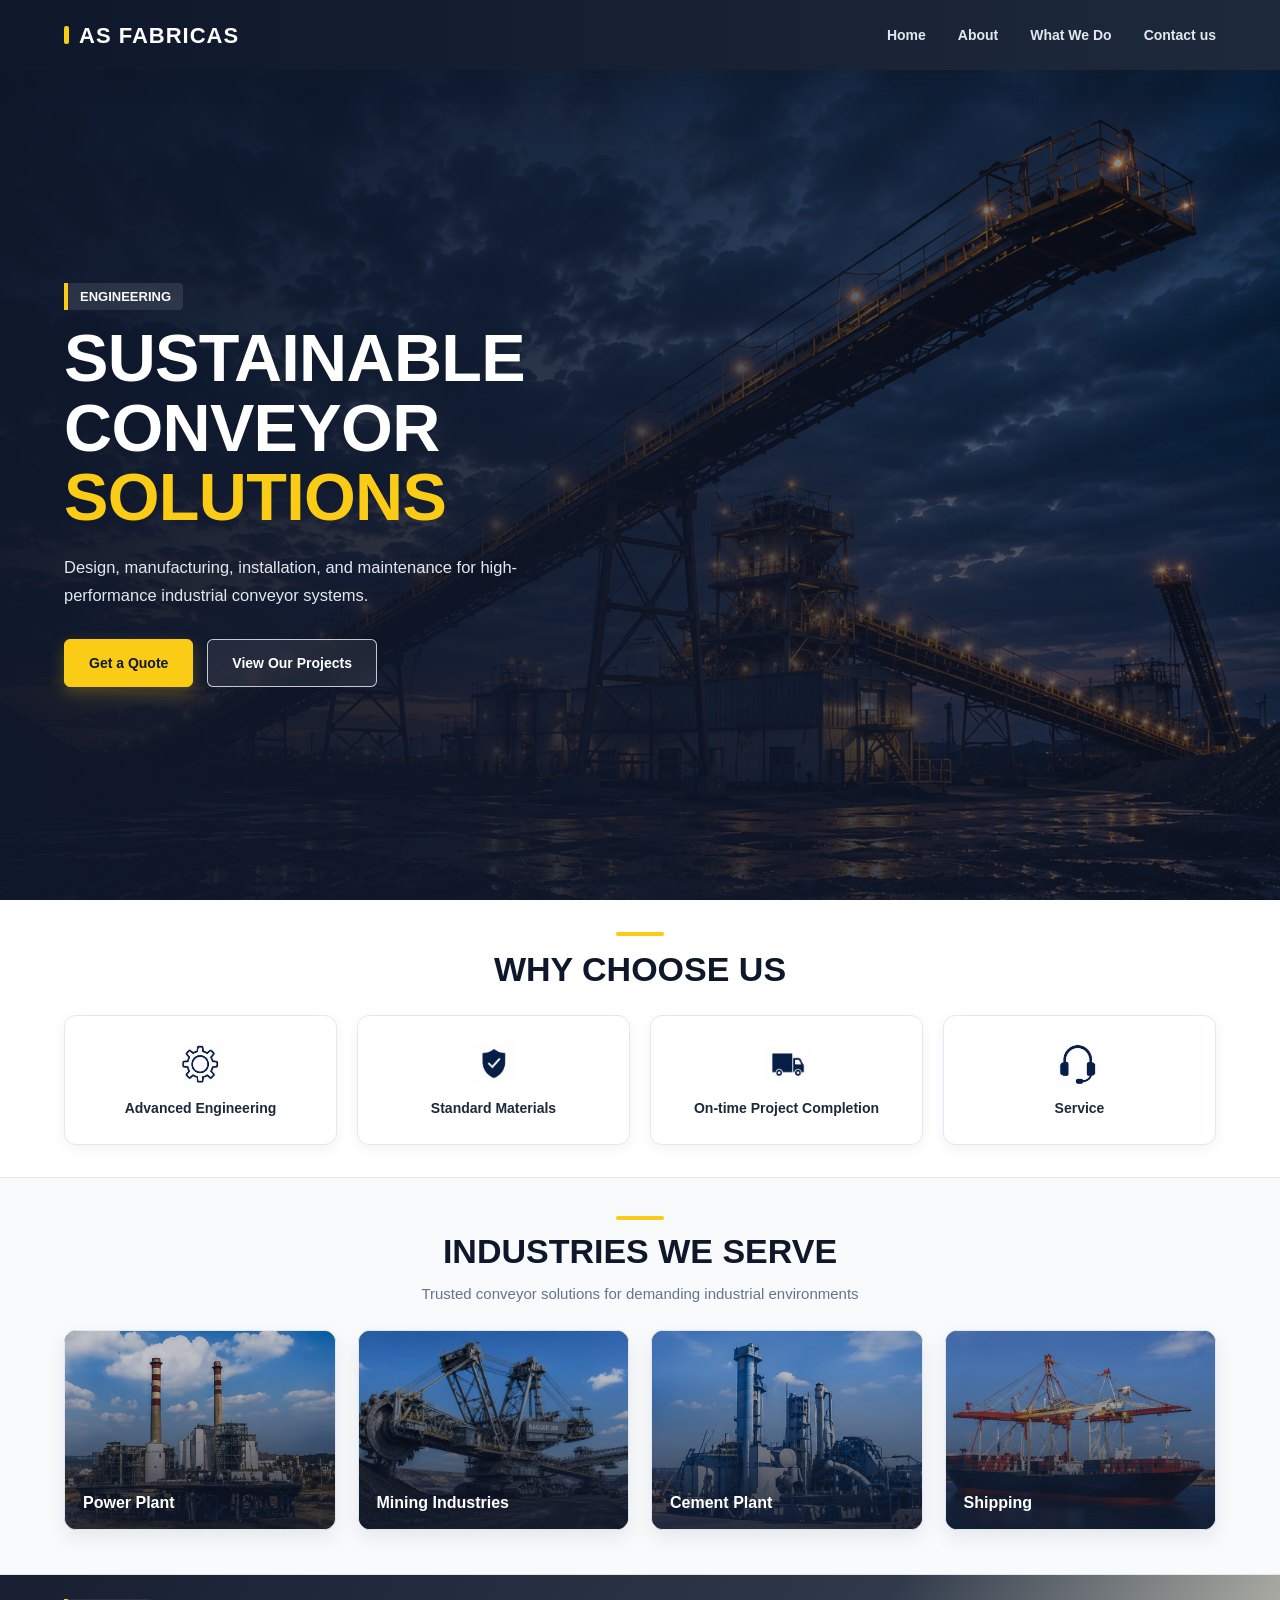
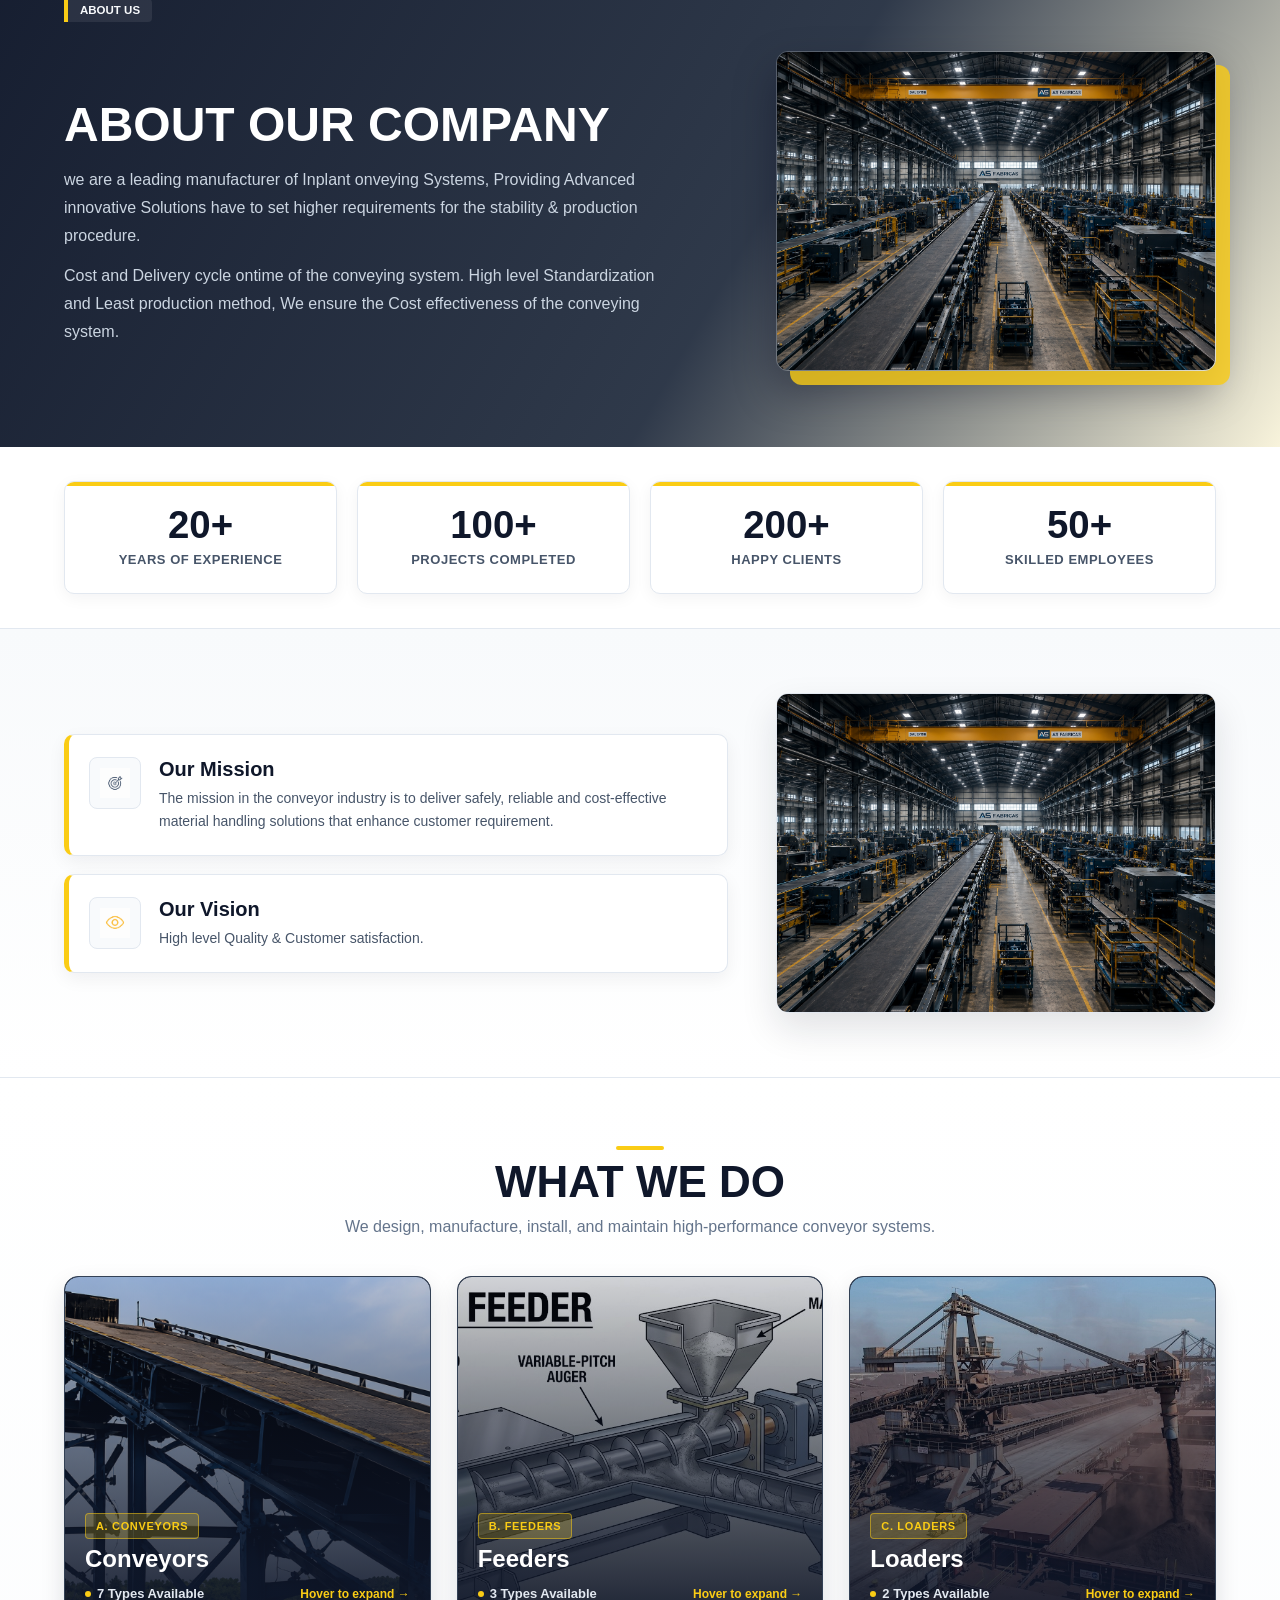
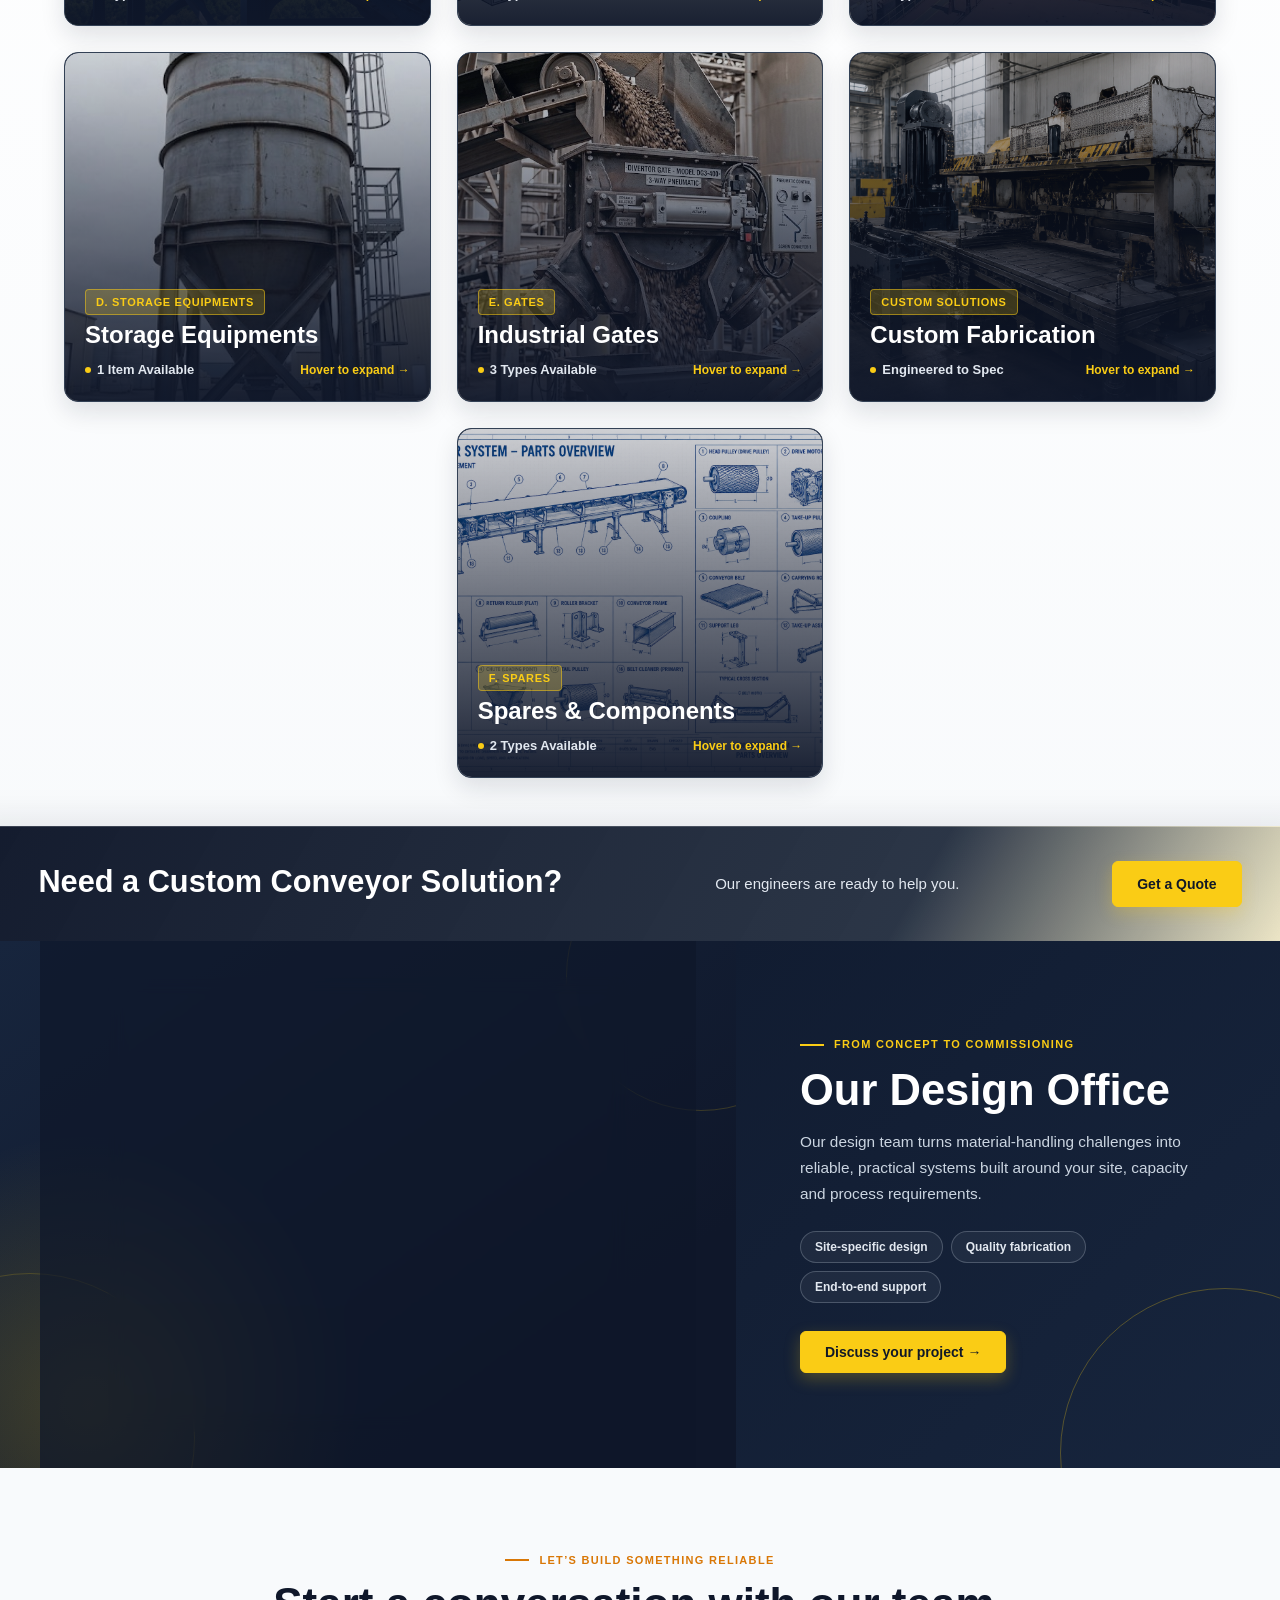
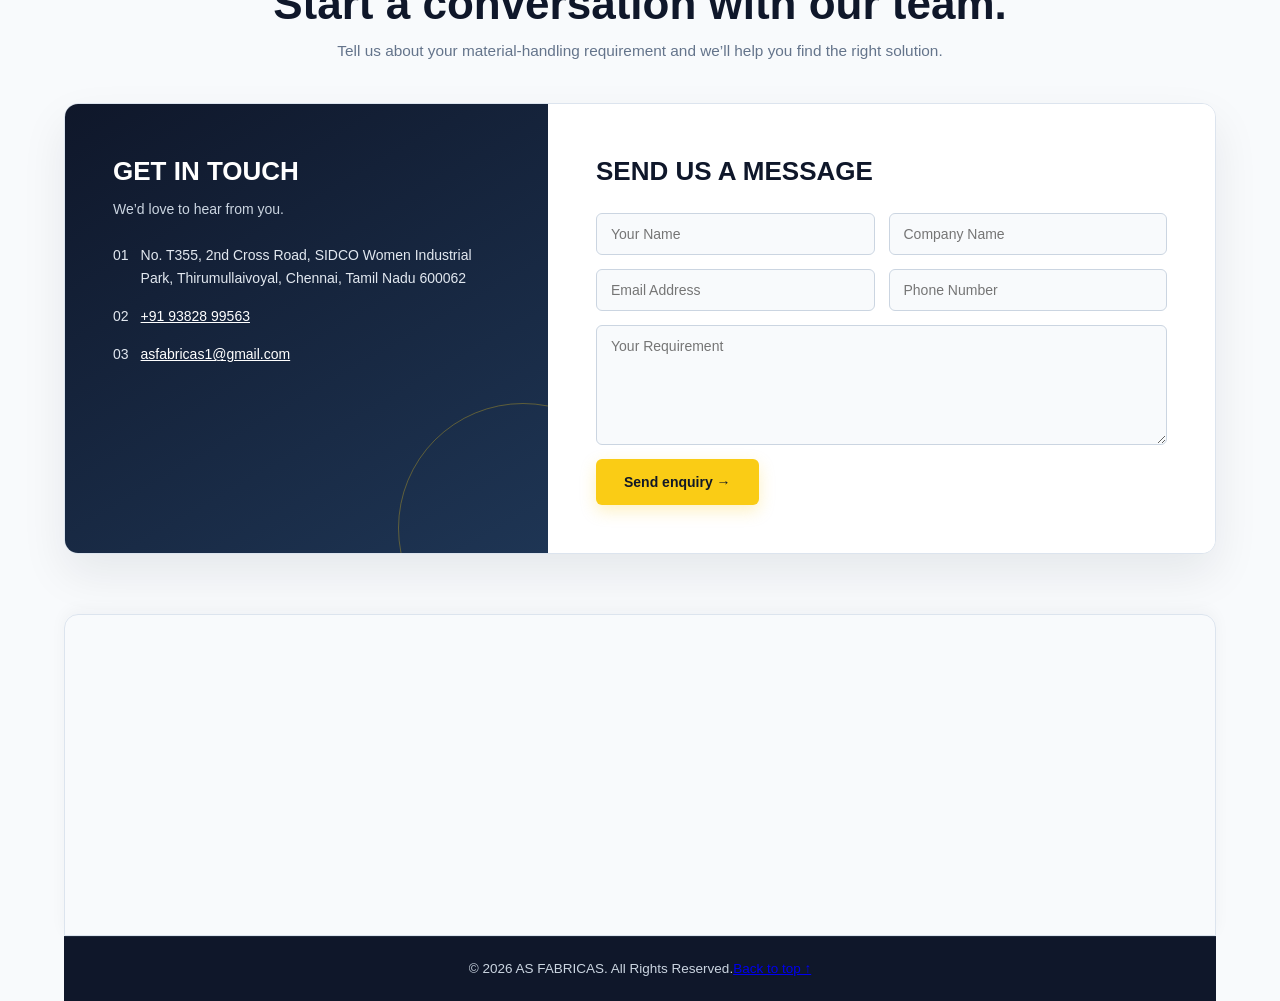
==== commit 17b611c4: "Add files via upload" ====
--- a/asfabricas.html
+++ b/asfabricas.html
@@ -299,12 +299,24 @@
     </div>
 
     <section class="page3-5" aria-labelledby="engineering-title">
-        <div class="engineering-image">
-            <img src="images/design office.png" alt="AS Fabricas engineers working in the design office">
+        <div class="engineering-image" aria-label="Company profile">
+            <div class="company-profile">
+                <div class="company-profile__monogram" aria-hidden="true">DT</div>
+                <div class="company-profile__heading">
+                    <span>Company profile</span>
+                    <h3>Dee-Tech Services</h3>
+                </div>
+                <div class="company-profile__rule" aria-hidden="true"></div>
+                <div class="company-profile__details">
+                    <span class="company-profile__label">Registered office</span>
+                    <address>218, Second Floor, New Tiny Sector<br>(Post Office Road), Ambattur Industrial Estate<br>Chennai - 600058</address>
+                </div>
+                <span class="company-profile__tag">Engineering services</span>
+            </div>
         </div>
         <div class="engineering-content">
             <span class="section-kicker">From concept to commissioning</span>
-            <h2 id="engineering-title">Engineered for your operation.</h2>
+            <h2 id="engineering-title">Our Design Office</h2>
             <p>Our design team turns material-handling challenges into reliable, practical systems built around your site, capacity and process requirements.</p>
             <div class="engineering-points">
                 <span>Site-specific design</span>
@@ -313,6 +325,9 @@
             </div>
             <button class="engineering-button" type="button" onclick="scrollToSection('contact')">Discuss your project <span aria-hidden="true">&rarr;</span></button>
         </div>
+
+        
+
     </section>
     
     <div class="page4" id="contact">
@@ -333,7 +348,6 @@
             <li><span class="contact-icon" aria-hidden="true">01</span><span>No. T355, 2nd Cross Road, SIDCO Women Industrial Park, Thirumullaivoyal, Chennai, Tamil Nadu 600062</span></li>
             <li><span class="contact-icon" aria-hidden="true">02</span><a href="tel:+919382899563"style="color: white;">+91 93828 99563</a></li>
             <li><span class="contact-icon" aria-hidden="true">03</span><a href="mailto:asfabricas1@gmail.com" style="color: white;">asfabricas1@gmail.com</a></li>
-            <li><span class="contact-icon" aria-hidden="true">04</span><span>Mon – Sat: 9 AM – 6 PM</span></li>
             </ul>
         </div>
 
@@ -366,8 +380,7 @@
 
         <!-- MAP -->
         <div class="map" aria-label="AS Fabricas location map">
-        <iframe 
-        src="https://www.google.com/maps/embed?pb=!1m14!1m8!1m3!1d971.1824163229189!2d80.1335227!3d13.1794374!3m2!1i1024!2i768!4f13.1!3m3!1m2!1s0x3a527d2f8811883f%3A0xae0fb502f2aa9a8a!2sWomen%20Industrial%20Park%2C%20T360%2C%20Thirumullaivoyal%2C%20Chennai%2C%20Vellanur%2C%20Tamil%20Nadu%20600062!5e0!3m2!1sen!2sin!4v1783524646880!5m2!1sen!2sin"></iframe>
+            <iframe src="https://www.google.com/maps/embed?pb=!1m18!1m12!1m3!1d206.28393856941554!2d80.17943762399132!3d13.097355521842955!2m3!1f0!2f0!3f0!3m2!1i1024!2i768!4f13.1!3m3!1m2!1s0x3a5263f3b5d3fb2b%3A0x83432b531f1be02c!2s3%2F7%2C%20Appadurai%20St%2C%20TMP%20Nagar%2C%20Padi%2C%20Chennai%2C%20Tamil%20Nadu%20600050!5e1!3m2!1sen!2sin!4v1788025355905!5m2!1sen!2sin" ></iframe>
         </div>
 
         <!-- FOOTER -->
@@ -407,204 +420,6 @@
         </div>
     </div>
 
-    <script>
-        // EQUIPMENT DATASET FROM REFERENCE PDF
-        const galleryData = {
-            conveyors: {
-                category: 'A. CONVEYORS',
-                title: 'Conveyors',
-                count: '7 Items',
-                items: [
-                    { img: 'imagesss/belt conveyor.png', index: '01', name: 'Belt Conveyors', pdfName: '1. BELT CONVEYORS' },
-                    { img: 'imagesss/Slider Belt Conveyor.png', index: '02', name: 'Slider Belt Conveyors', pdfName: '2. SLIDER BELT CONVEYORS' },
-                    { img: 'imagesss/Telescopic Belt Conveyor.png', index: '03', name: 'Telescopic Belt Conveyor', pdfName: '3. TELESCOPIC BELT CONVEYOR' },
-                    { img: 'imagesss/Tripper Conveyor.png', index: '04', name: 'Tripper Conveyor', pdfName: '4. TRIPPER CONVEYOR' },
-                    { img: 'imagesss/Screw Conveyor.png', index: '05', name: 'Screw Conveyors', pdfName: '5. SCREW CONVEYORS' },
-                    { img: 'imagesss/Chain Conveyor.png', index: '06', name: 'Chain Conveyors', pdfName: '6. CHAIN CONVEYORS' },
-                    { img: 'imagesss/Bucket Elevator.png', index: '07', name: 'Bucket Elevators', pdfName: '7. BUCKET ELEVATORS' }
-                ]
-            },
-            feeders: {
-                category: 'B. FEEDERS',
-                title: 'Feeders',
-                count: '3 Items',
-                items: [
-                    { img: 'imagesss/Belt Feeder.png', index: '01', name: 'Belt Feeders', pdfName: '1. BELT FEEDERS' },
-                    { img: 'imagesss/Screw Feeder.png', index: '02', name: 'Screw Feeders', pdfName: '2. SCREW FEEDERS' },
-                    { img: 'imagesss/Rotary Air Lock Feeder.png', index: '03', name: 'Rotary Air Lock Feeder', pdfName: '3. ROTARY AIR LOCK FEEDER' }
-                ]
-            },
-            loaders: {
-                category: 'C. LOADERS',
-                title: 'Loaders',
-                count: '2 Items',
-                items: [
-                    { img: 'imagesss/Mobile Bag Stacker.png', index: '01', name: 'Mobile Bag Stacker', pdfName: '1. MOBILE BAG STACKER' },
-                    { img: 'imagesss/ship loader.png', index: '02', name: 'Lorry / Ship Loader', pdfName: '2. SHIP / LORRY LOADER' }
-                ]
-            },
-            storage: {
-                category: 'D. STORAGE EQUIPMENTS',
-                title: 'Storage Equipments',
-                count: '1 Item',
-                items: [
-                    { img: 'imagesss/Hopper  Silo.png', index: '01', name: 'Hopper / Silo', pdfName: '1. HOPPER / SILO' }
-                ]
-            },
-            gates: {
-                category: 'E. GATES',
-                title: 'Industrial Gates',
-                count: '3 Items',
-                items: [
-                    { img: 'imagesss/Divertor Gate.png', index: '01', name: 'Divertor Gate', pdfName: '1. DIVERTOR GATE' },
-                    { img: 'imagesss/Slider Gate.png', index: '02', name: 'Slider Gate', pdfName: '2. SLIDER GATE' },
-                    { img: 'imagesss/rod gate.png', index: '03', name: 'Rod Gate', pdfName: '3. ROD GATE' }
-                ]
-            },
-            fabrication: {
-                category: 'CUSTOM FABRICATION',
-                title: 'Custom Fabrication',
-                count: '2 Items',
-                items: [
-                    { img: 'images/what we do (3).png', index: '01', name: 'Custom Industrial Fabrication', pdfName: 'HEAVY CUSTOM FABRICATION' },
-                    { img: 'imagesss/Hopper  Silo.png', index: '02', name: 'Chutes & Structure Fabrication', pdfName: 'CHUTES & STRUCTURAL HOPPERS' }
-                ]
-            },
-            spares: {
-                category: 'F. SPARES',
-                title: 'Conveyor Spares',
-                count: '2 Items',
-                items: [
-                    { img: 'imagesss/Conveyor Rollers.png', index: '01', name: 'Conveyor Rollers', pdfName: '1. CONVEYOR ROLLERS' },
-                    { img: 'imagesss/Conveyor Pulleys.png', index: '02', name: 'Conveyor Pulleys', pdfName: '2. CONVEYOR PULLEYS' }
-                ]
-            }
-        };
-
-        // 50vw x 50vh EXPANDED HOVER GALLERY LOGIC
-        let hoverCloseTimer = null;
-        let activeCategory = null;
-
-        function showExpandedGallery(categoryKey) {
-            clearTimeout(hoverCloseTimer);
-            const data = galleryData[categoryKey];
-            if (!data) return;
-
-            activeCategory = categoryKey;
-            document.getElementById('exp-category').textContent = data.category;
-            document.getElementById('exp-title').textContent = data.title;
-            document.getElementById('exp-count').textContent = data.count;
-
-            const grid = document.getElementById('exp-items-grid');
-            grid.innerHTML = '';
-
-            data.items.forEach((item, index) => {
-                const card = document.createElement('div');
-                card.className = 'exp-item-card';
-                card.style.animationDelay = `${index * 40}ms`;
-                card.onclick = (e) => {
-                    e.stopPropagation();
-                    openLightbox(item.img, item.pdfName, data.category);
-                };
-
-                card.innerHTML = `
-                    <div class="exp-thumb-wrap">
-                        <img src="${item.img}" alt="${item.name}" loading="lazy">
-                    </div>
-                    <div class="exp-item-details">
-                        <span class="exp-item-index">${item.index}</span>
-                        <span class="exp-item-label">${item.name}</span>
-                    </div>
-                `;
-                grid.appendChild(card);
-            });
-
-            document.getElementById('expanded-gallery-backdrop').classList.add('is-active');
-            document.getElementById('expanded-gallery-modal').classList.add('is-active');
-        }
-
-        function closeExpandedGallery() {
-            clearTimeout(hoverCloseTimer);
-            activeCategory = null;
-            const backdrop = document.getElementById('expanded-gallery-backdrop');
-            const modal = document.getElementById('expanded-gallery-modal');
-            if (backdrop) backdrop.classList.remove('is-active');
-            if (modal) modal.classList.remove('is-active');
-        }
-
-        function scheduleCloseExpandedGallery() {
-            clearTimeout(hoverCloseTimer);
-            hoverCloseTimer = setTimeout(() => {
-                closeExpandedGallery();
-            }, 280);
-        }
-
-        function keepExpandedGalleryOpen() {
-            clearTimeout(hoverCloseTimer);
-        }
-
-        // Lightbox Functions
-        function openLightbox(imageSrc, title, category) {
-            const modal = document.getElementById('equipment-lightbox');
-            const img = document.getElementById('lightbox-img');
-            const titleEl = document.getElementById('lightbox-title');
-            const catEl = document.getElementById('lightbox-category');
-
-            if (modal && img && titleEl && catEl) {
-                img.src = imageSrc;
-                img.alt = title;
-                titleEl.textContent = title;
-                catEl.textContent = category || 'EQUIPMENT PREVIEW';
-                modal.classList.add('is-active');
-                modal.setAttribute('aria-hidden', 'false');
-                document.body.style.overflow = 'hidden';
-            }
-        }
-
-        function closeLightbox() {
-            const modal = document.getElementById('equipment-lightbox');
-            if (modal) {
-                modal.classList.remove('is-active');
-                modal.setAttribute('aria-hidden', 'true');
-                document.body.style.overflow = '';
-            }
-        }
-
-        function handleLightboxBackdropClick(event) {
-            if (event.target && event.target.id === 'equipment-lightbox') {
-                closeLightbox();
-            }
-        }
-
-        // Keyboard Navigation (Esc to close)
-        document.addEventListener('keydown', function(event) {
-            if (event.key === 'Escape') {
-                closeLightbox();
-                closeExpandedGallery();
-            }
-        });
-
-        // Initialize Card Hover Listeners
-        document.addEventListener('DOMContentLoaded', function() {
-            const cards = document.querySelectorAll('.feature-card3');
-
-            cards.forEach(card => {
-                const cat = card.getAttribute('data-category');
-                if (!cat) return;
-
-                card.addEventListener('mouseenter', function() {
-                    showExpandedGallery(cat);
-                });
-
-                card.addEventListener('mouseleave', function() {
-                    scheduleCloseExpandedGallery();
-                });
-
-                card.addEventListener('click', function() {
-                    showExpandedGallery(cat);
-                });
-            });
-        });
-    </script>
+    <script src="asfabricas.js"></script>
 </body>
 </html>
--- a/asfabricas.css
+++ b/asfabricas.css
@@ -1261,7 +1261,11 @@
     width: 100%;
     height: 100%;
     min-height: 100%;
-    background: #ffffff;
+    isolation: isolate;
+    overflow: hidden;
+    background:
+        radial-gradient(circle at 12% 88%, rgba(250, 204, 21, 0.2), transparent 34%),
+        linear-gradient(145deg, #17253d 0%, #0f172a 76%);
     display: flex;
     align-items: center;
     justify-content: center;
@@ -1269,14 +1273,98 @@
     box-sizing: border-box;
 }
 
-.engineering-image img {
+.engineering-image::before,
+.engineering-image::after {
+    content: "";
+    position: absolute;
+    z-index: -1;
+    border: 1px solid rgba(250, 204, 21, 0.18);
+    border-radius: 50%;
+}
+
+.engineering-image::before {
+    top: -100px;
+    right: -100px;
+    width: 270px;
+    height: 270px;
+}
+
+.engineering-image::after {
+    bottom: -135px;
+    left: -135px;
+    width: 330px;
+    height: 330px;
+}
+
+.company-profile {
+    width: min(100%, 520px);
+    padding: clamp(28px, 4vw, 48px);
+    border: 1px solid rgba(255, 255, 255, 0.18);
+    border-radius: 14px;
+    background: rgba(15, 23, 42, 0.7);
+    box-shadow: 0 22px 45px rgba(2, 6, 23, 0.28);
+    color: #ffffff;
+    backdrop-filter: blur(8px);
+}
+
+.company-profile__monogram {
+    display: grid;
+    width: 54px;
+    height: 54px;
+    margin-bottom: 28px;
+    place-items: center;
+    border-radius: 10px;
+    background: #facc15;
+    color: #111827;
+    font-size: 18px;
+    font-weight: 900;
+    letter-spacing: 0.05em;
+}
+
+.company-profile__heading > span,
+.company-profile__label {
     display: block;
-    width: 100%;
-    height: 100%;
-    max-width: 100%;
-    max-height: 100%;
-    object-fit: contain;
-    object-position: center;
+    color: #facc15;
+    font-size: 11px;
+    font-weight: 800;
+    letter-spacing: 0.13em;
+    text-transform: uppercase;
+}
+
+.company-profile__heading h3 {
+    margin: 8px 0 0;
+    color: #ffffff;
+    font-size: clamp(25px, 3vw, 38px);
+    line-height: 1.1;
+    font-weight: 800;
+}
+
+.company-profile__rule {
+    width: 52px;
+    height: 3px;
+    margin: 24px 0;
+    background: #facc15;
+}
+
+.company-profile address {
+    margin-top: 9px;
+    color: #cbd5e1;
+    font-size: 14px;
+    font-style: normal;
+    line-height: 1.7;
+}
+
+.company-profile__tag {
+    display: inline-block;
+    margin-top: 28px;
+    padding: 7px 12px;
+    border: 1px solid rgba(250, 204, 21, 0.45);
+    border-radius: 999px;
+    color: #fef08a;
+    font-size: 11px;
+    font-weight: 700;
+    letter-spacing: 0.06em;
+    text-transform: uppercase;
 }
 
 .engineering-content {
@@ -1659,13 +1747,6 @@
         padding: 24px;
         min-height: auto;
     }
-    .engineering-image img {
-        width: 100%;
-        max-width: 100%;
-        height: auto;
-        max-height: 480px;
-        object-fit: contain;
-    }
     .engineering-content {
         padding: 44px 28px;
     }
@@ -1817,12 +1898,20 @@
         padding: 16px;
         min-height: auto;
     }
-    .engineering-image img {
-        width: 100%;
-        max-width: 100%;
-        height: auto;
-        max-height: 340px;
-        object-fit: contain;
+    .company-profile {
+        padding: 28px 24px;
+    }
+    .company-profile__monogram {
+        width: 48px;
+        height: 48px;
+        margin-bottom: 22px;
+        font-size: 16px;
+    }
+    .company-profile__rule {
+        margin: 20px 0;
+    }
+    .company-profile__tag {
+        margin-top: 22px;
     }
     .engineering-content {
         padding: 36px 18px;
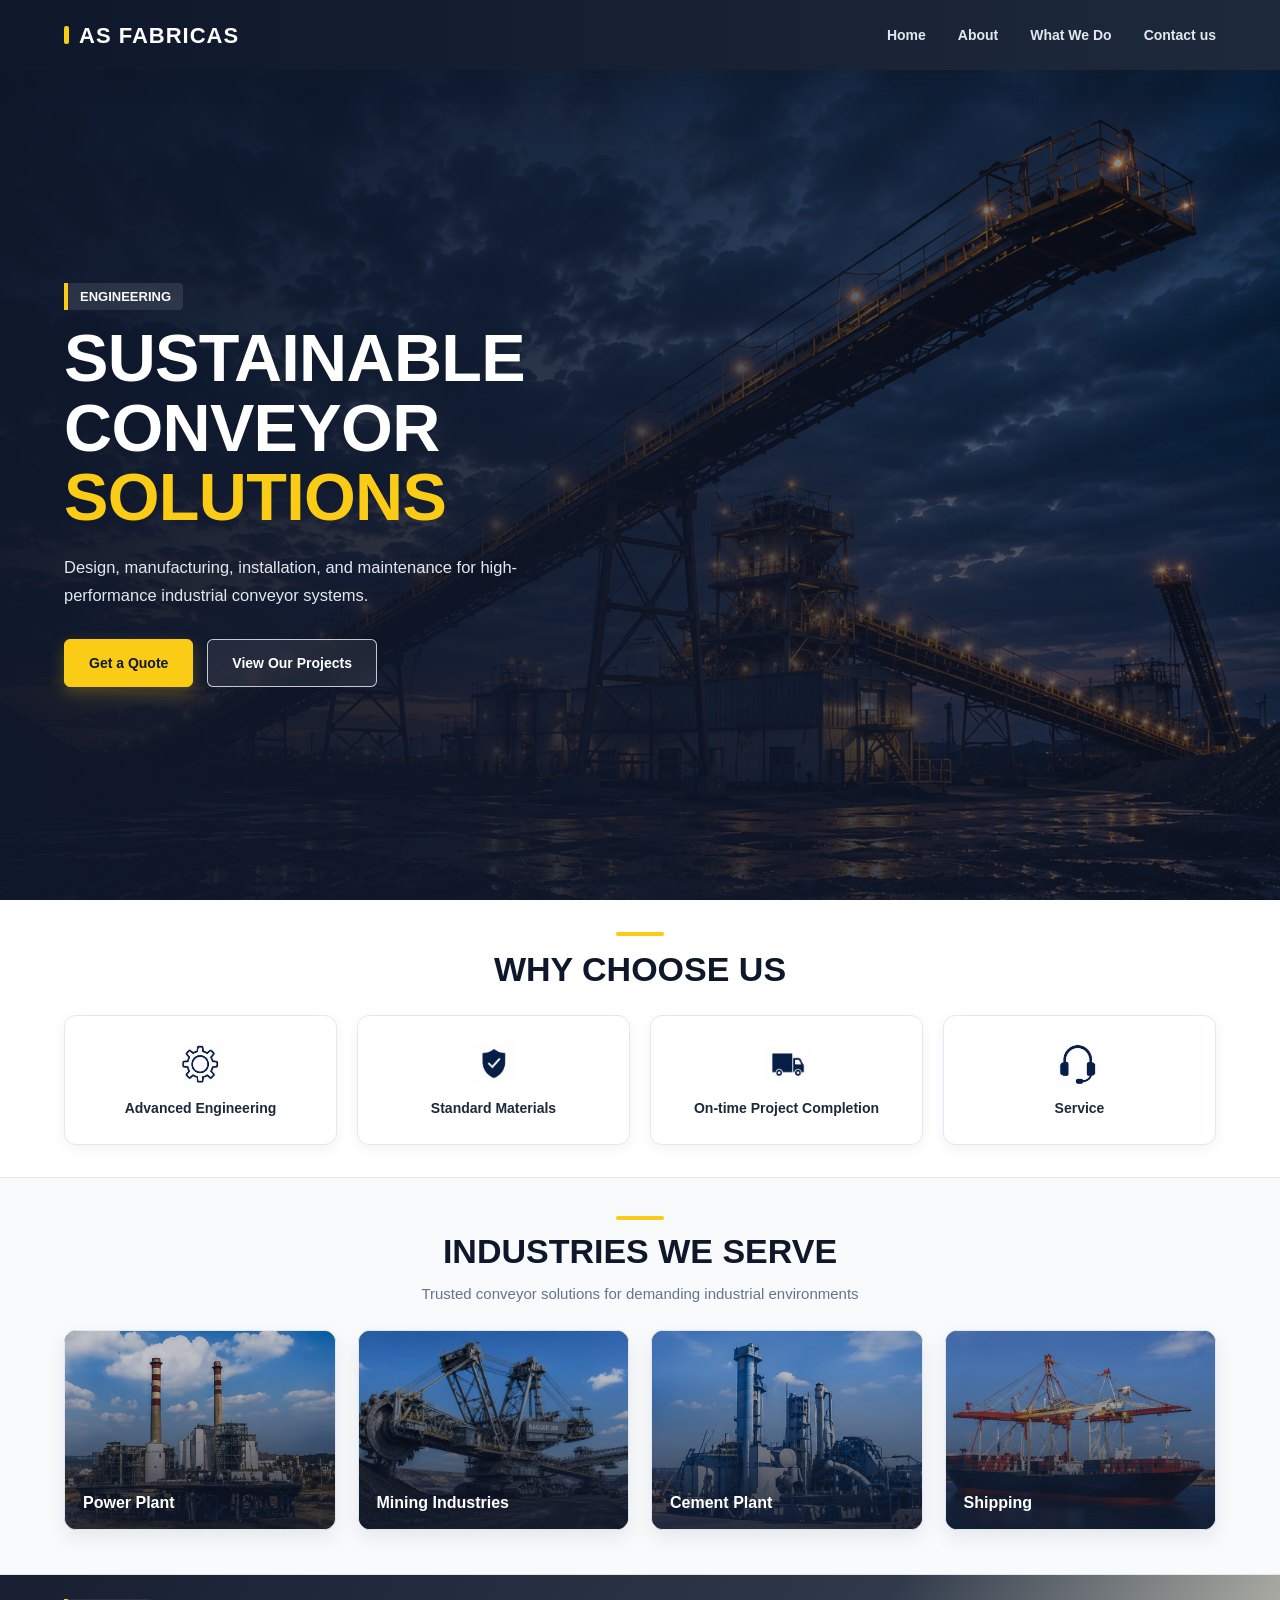
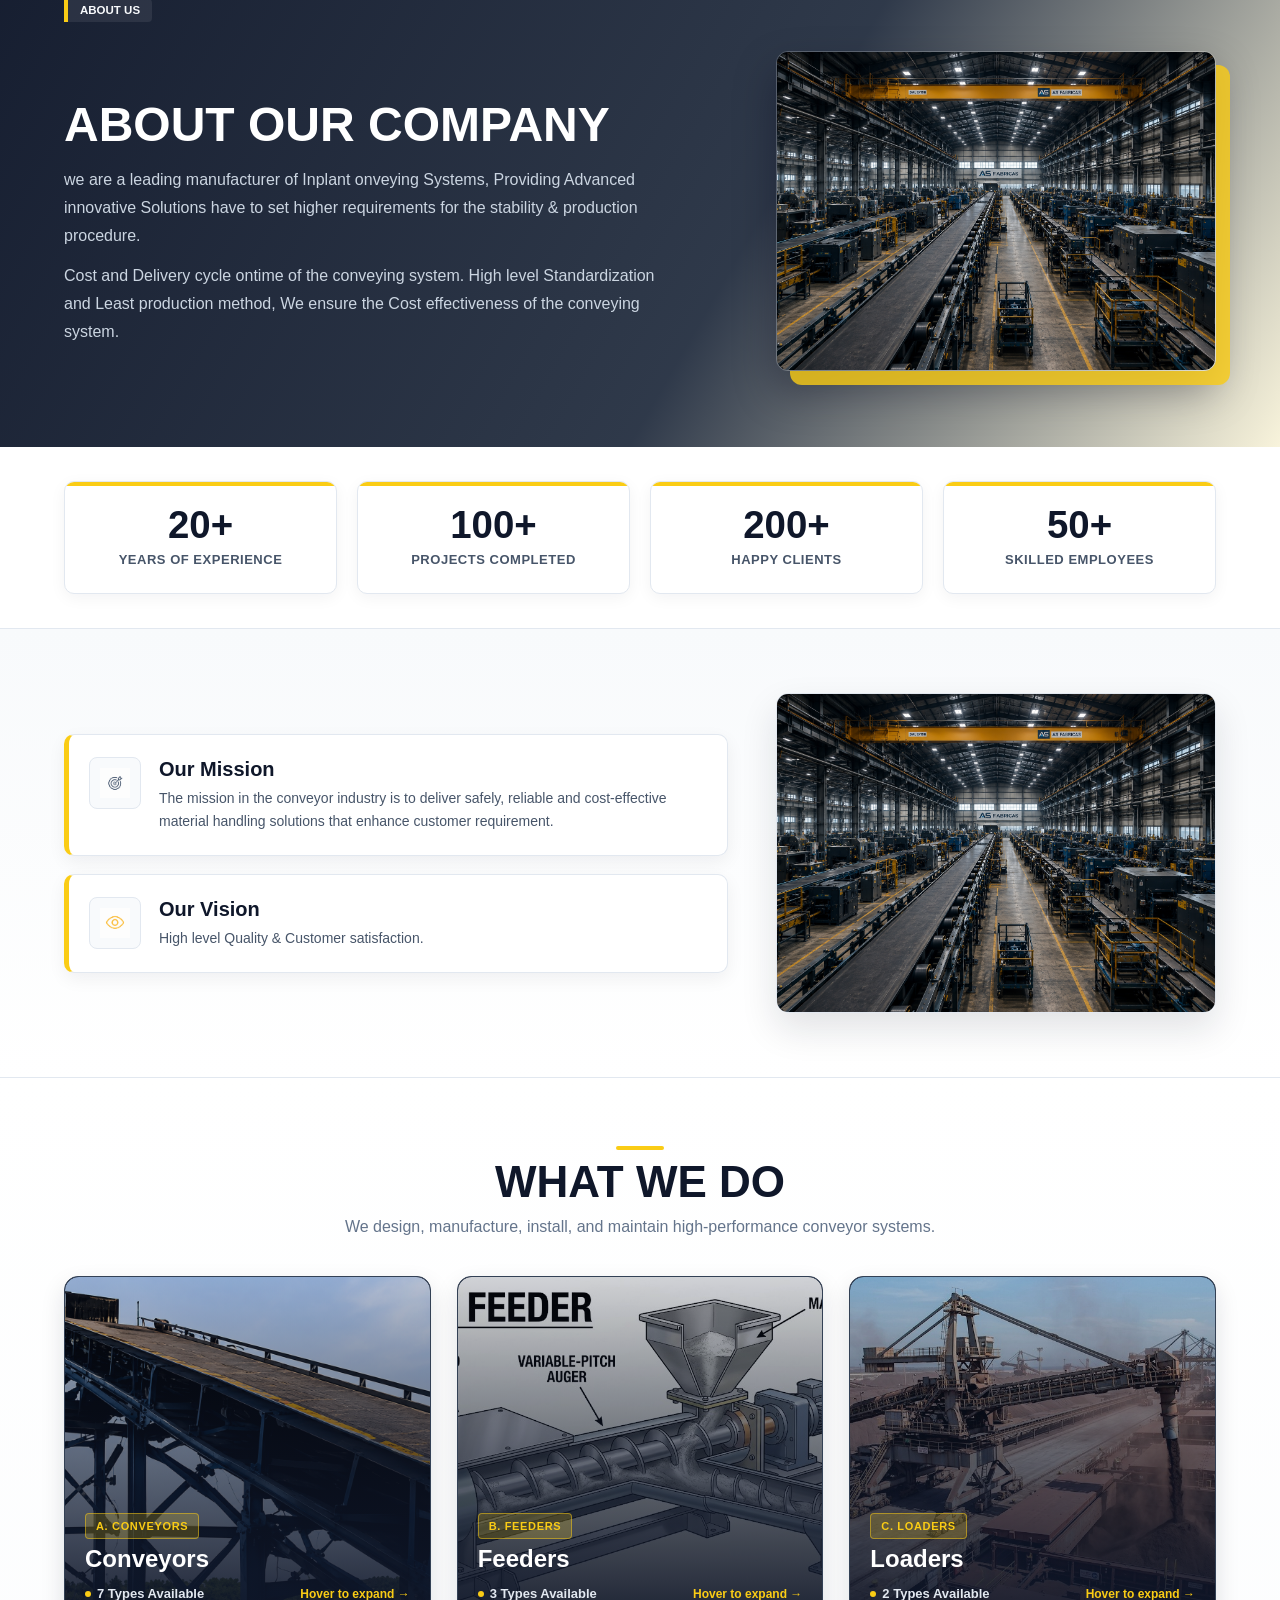
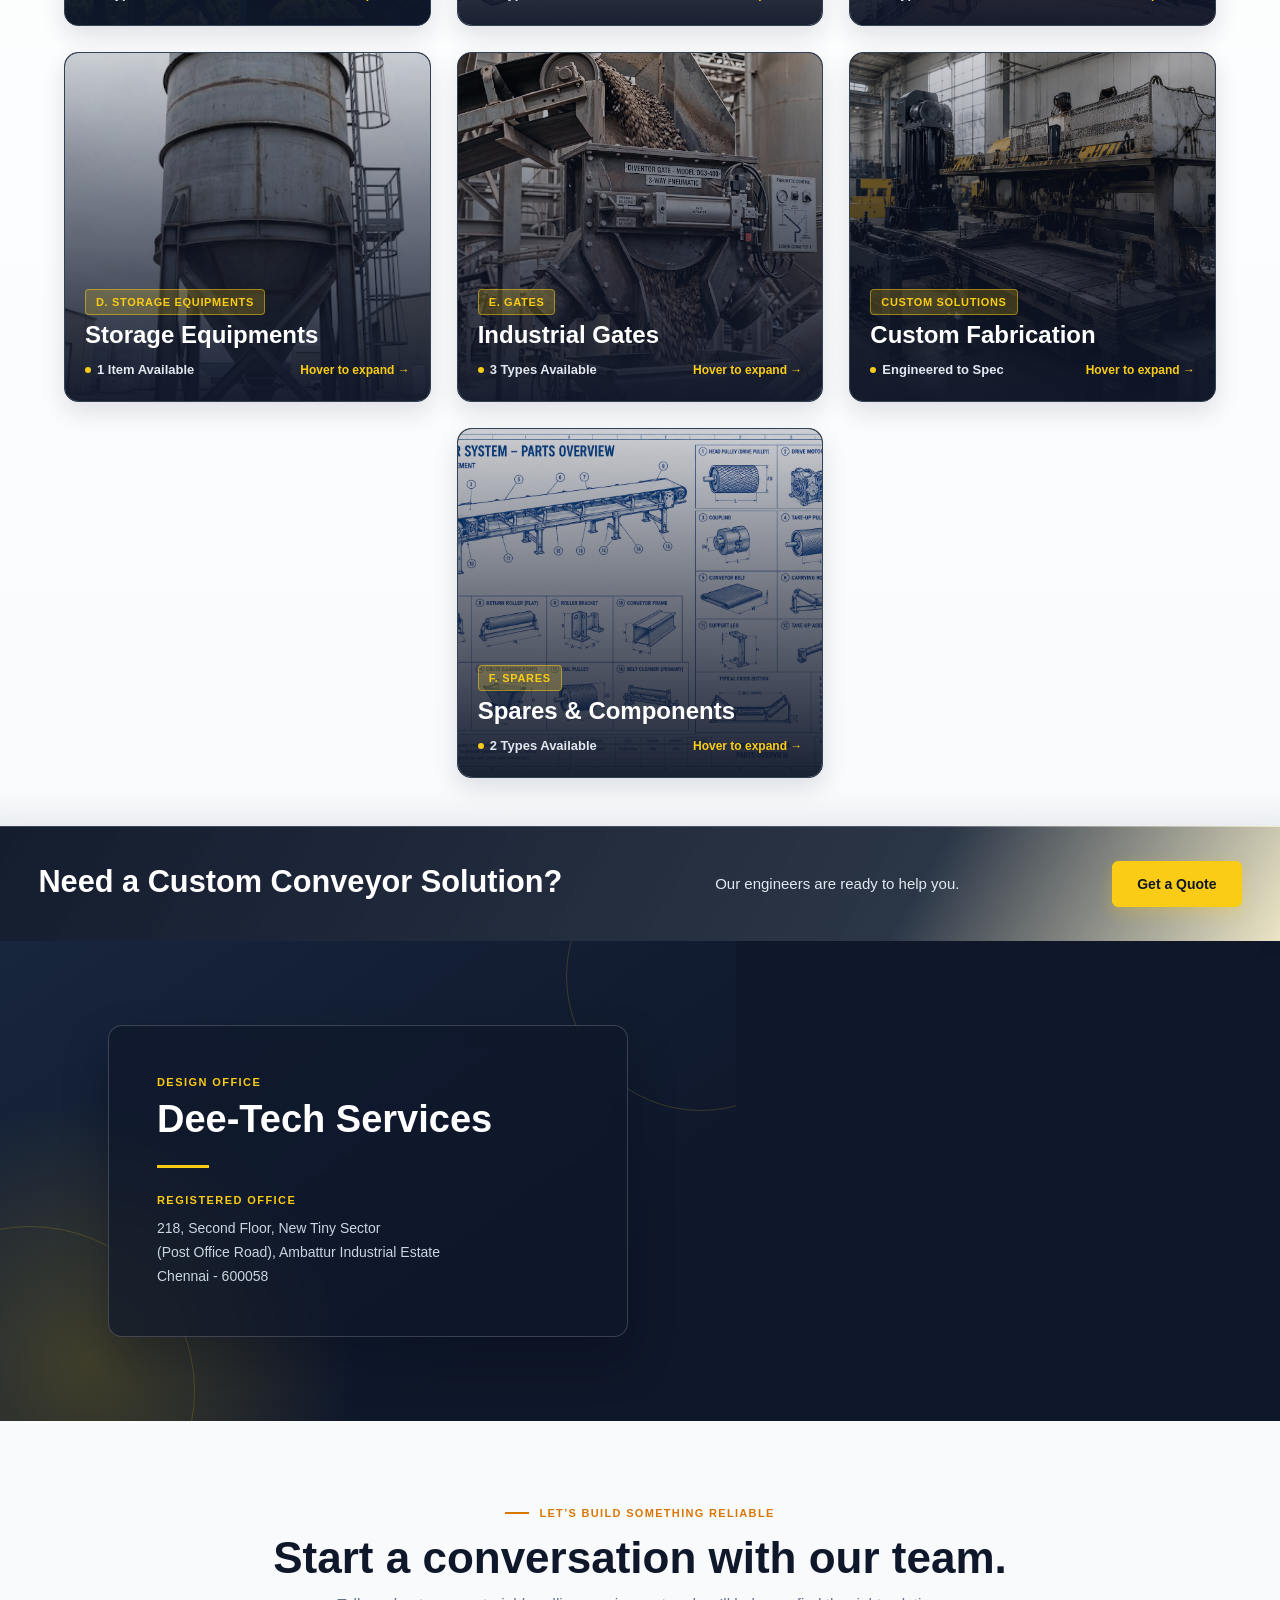
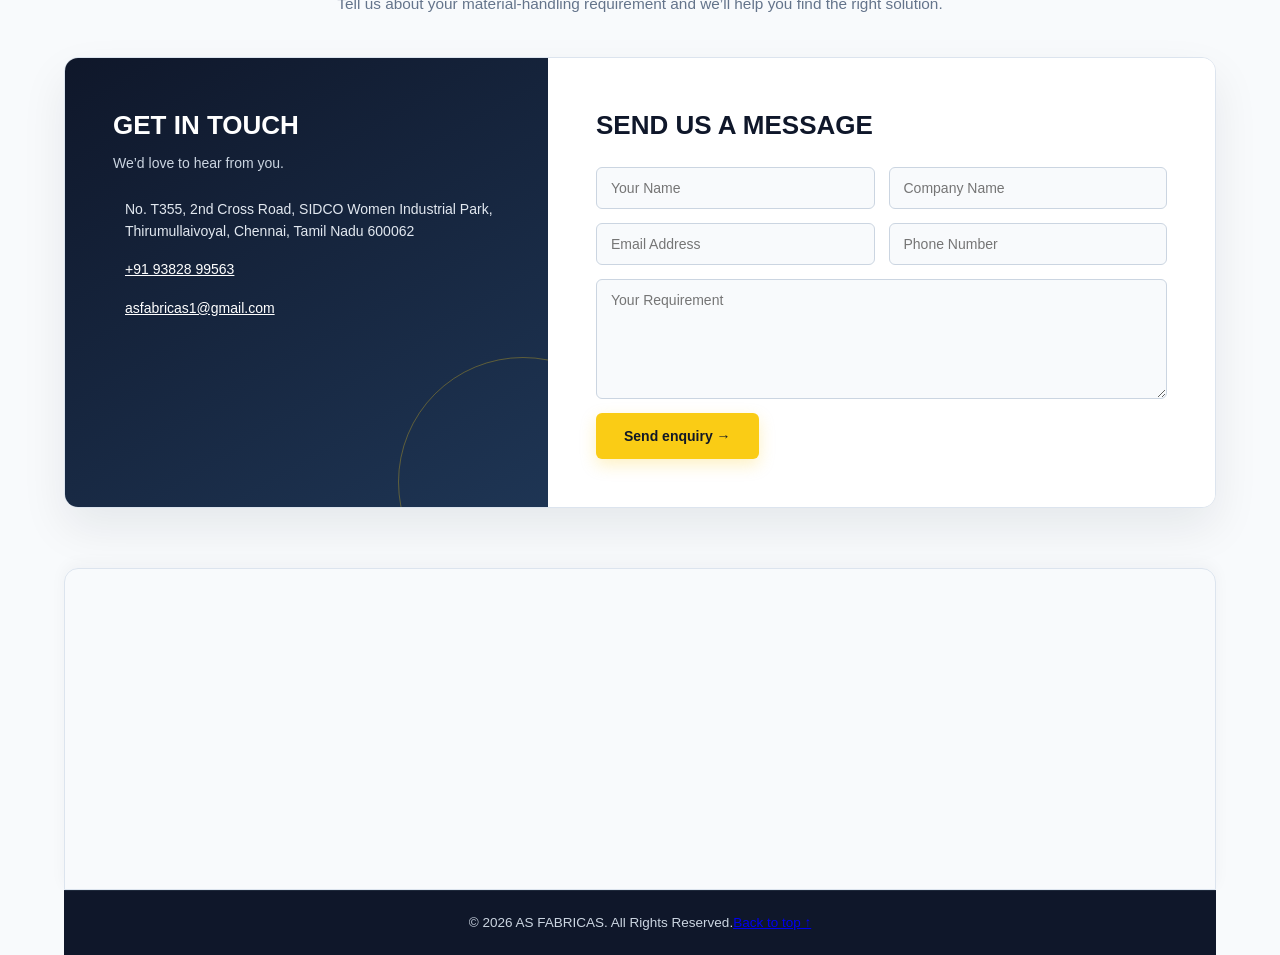
==== commit 6efcc997: "Add files via upload" ====
--- a/asfabricas.html
+++ b/asfabricas.html
@@ -301,9 +301,9 @@
     <section class="page3-5" aria-labelledby="engineering-title">
         <div class="engineering-image" aria-label="Company profile">
             <div class="company-profile">
-                <div class="company-profile__monogram" aria-hidden="true">DT</div>
+            
                 <div class="company-profile__heading">
-                    <span>Company profile</span>
+                    <span>design office</span>
                     <h3>Dee-Tech Services</h3>
                 </div>
                 <div class="company-profile__rule" aria-hidden="true"></div>
@@ -311,21 +311,10 @@
                     <span class="company-profile__label">Registered office</span>
                     <address>218, Second Floor, New Tiny Sector<br>(Post Office Road), Ambattur Industrial Estate<br>Chennai - 600058</address>
                 </div>
-                <span class="company-profile__tag">Engineering services</span>
-            </div>
-        </div>
-        <div class="engineering-content">
-            <span class="section-kicker">From concept to commissioning</span>
-            <h2 id="engineering-title">Our Design Office</h2>
-            <p>Our design team turns material-handling challenges into reliable, practical systems built around your site, capacity and process requirements.</p>
-            <div class="engineering-points">
-                <span>Site-specific design</span>
-                <span>Quality fabrication</span>
-                <span>End-to-end support</span>
-            </div>
-            <button class="engineering-button" type="button" onclick="scrollToSection('contact')">Discuss your project <span aria-hidden="true">&rarr;</span></button>
-        </div>
-
+                
+            </div>
+        </div>
+        
         
 
     </section>
@@ -345,9 +334,9 @@
             <p>We’d love to hear from you.</p>
 
             <ul>
-            <li><span class="contact-icon" aria-hidden="true">01</span><span>No. T355, 2nd Cross Road, SIDCO Women Industrial Park, Thirumullaivoyal, Chennai, Tamil Nadu 600062</span></li>
-            <li><span class="contact-icon" aria-hidden="true">02</span><a href="tel:+919382899563"style="color: white;">+91 93828 99563</a></li>
-            <li><span class="contact-icon" aria-hidden="true">03</span><a href="mailto:asfabricas1@gmail.com" style="color: white;">asfabricas1@gmail.com</a></li>
+            <li><span class="contact-icon" aria-hidden="true"></span><span>No. T355, 2nd Cross Road, SIDCO Women Industrial Park, Thirumullaivoyal, Chennai, Tamil Nadu 600062</span></li>
+            <li><span class="contact-icon" aria-hidden="true"></span><a href="tel:+919382899563"style="color: white;">+91 93828 99563</a></li>
+            <li><span class="contact-icon" aria-hidden="true"></span><a href="mailto:asfabricas1@gmail.com" style="color: white;">asfabricas1@gmail.com</a></li>
             </ul>
         </div>
 
@@ -382,6 +371,7 @@
         <div class="map" aria-label="AS Fabricas location map">
             <iframe src="https://www.google.com/maps/embed?pb=!1m18!1m12!1m3!1d206.28393856941554!2d80.17943762399132!3d13.097355521842955!2m3!1f0!2f0!3f0!3m2!1i1024!2i768!4f13.1!3m3!1m2!1s0x3a5263f3b5d3fb2b%3A0x83432b531f1be02c!2s3%2F7%2C%20Appadurai%20St%2C%20TMP%20Nagar%2C%20Padi%2C%20Chennai%2C%20Tamil%20Nadu%20600050!5e1!3m2!1sen!2sin!4v1788025355905!5m2!1sen!2sin" ></iframe>
         </div>
+
 
         <!-- FOOTER -->
         <footer>
